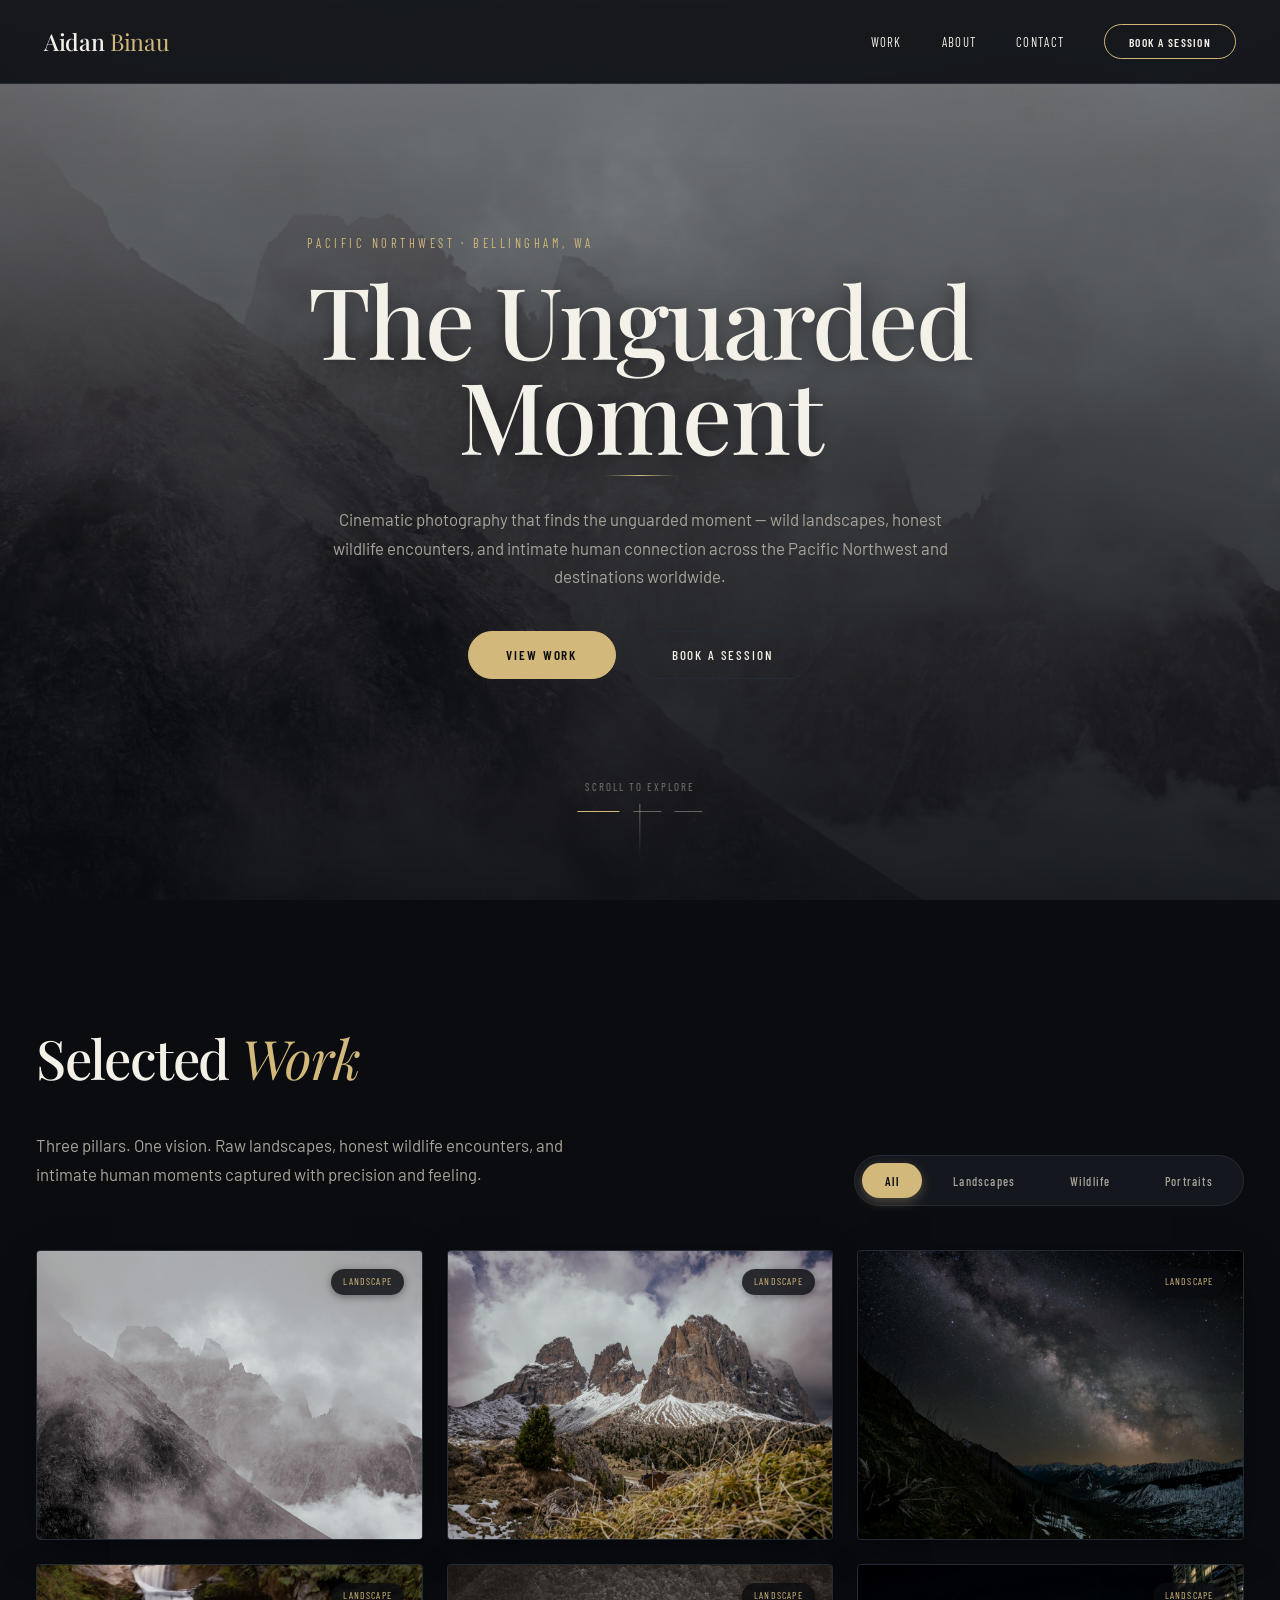
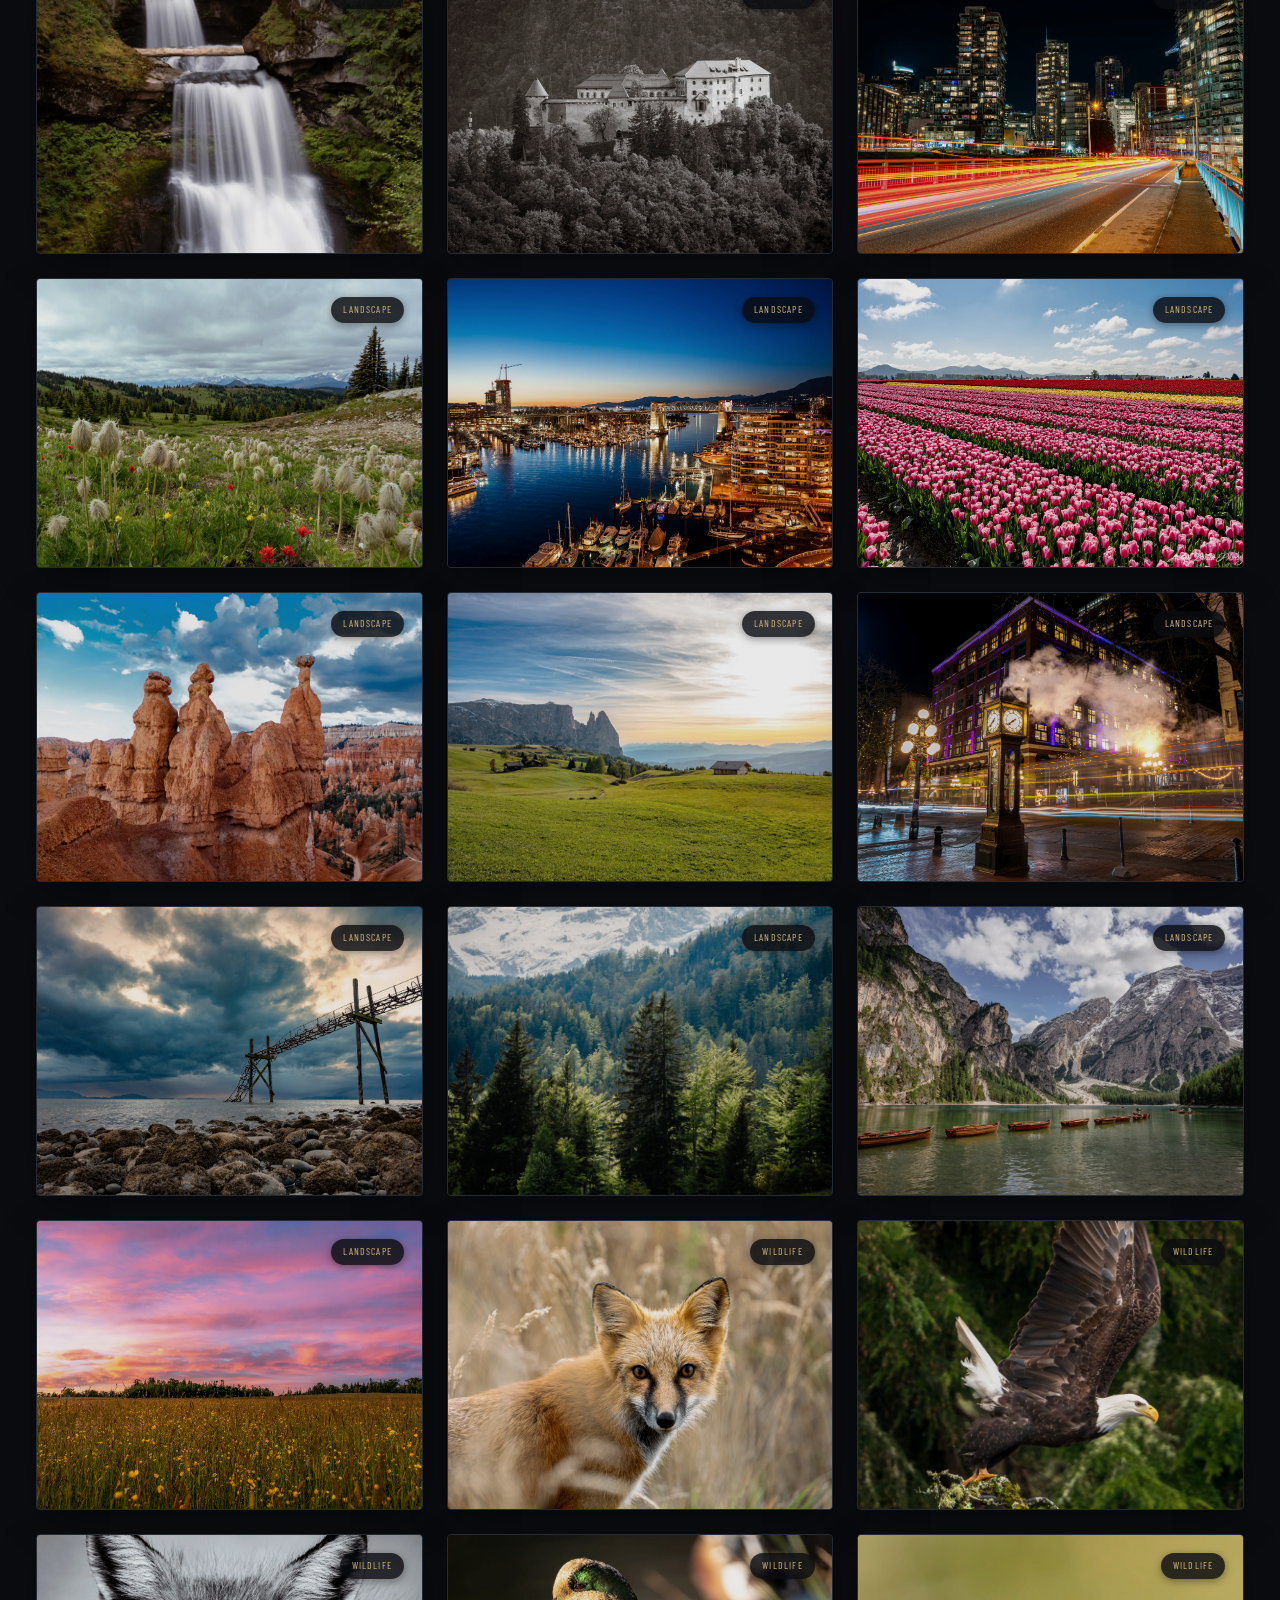
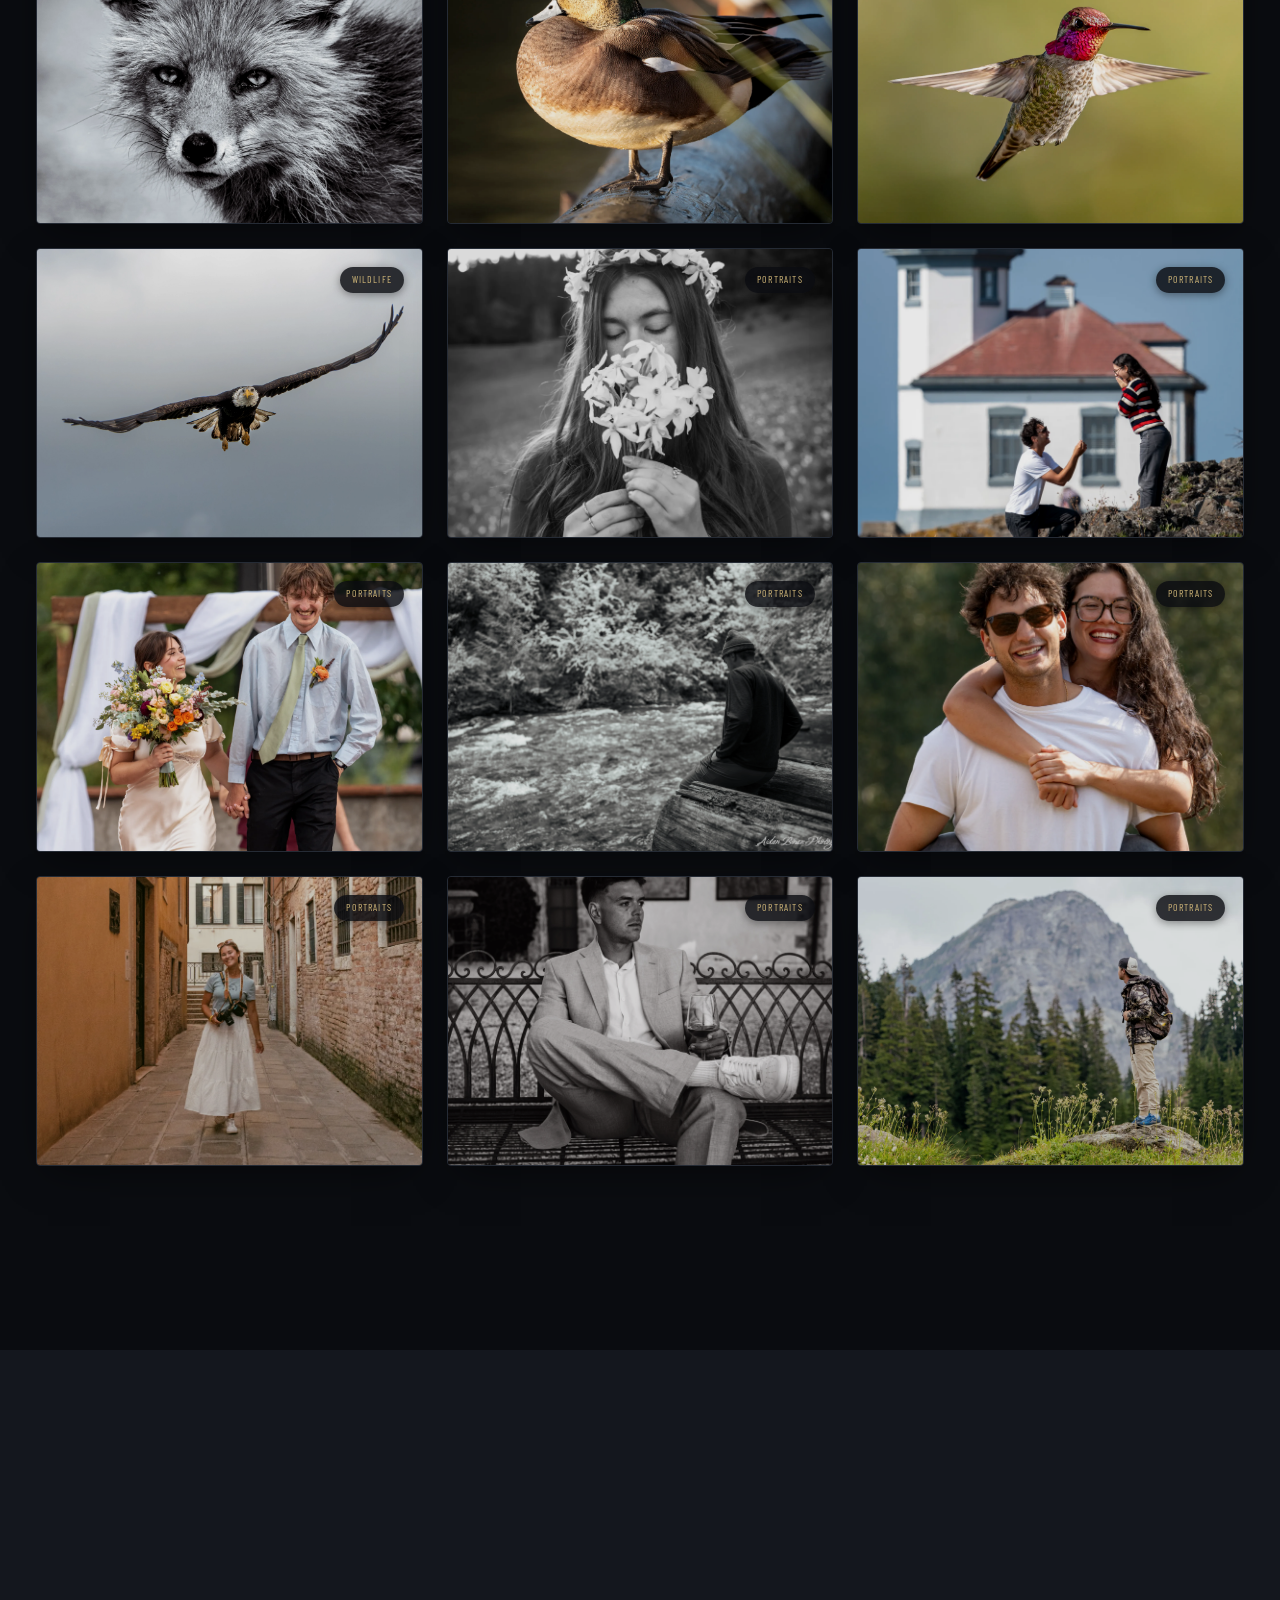
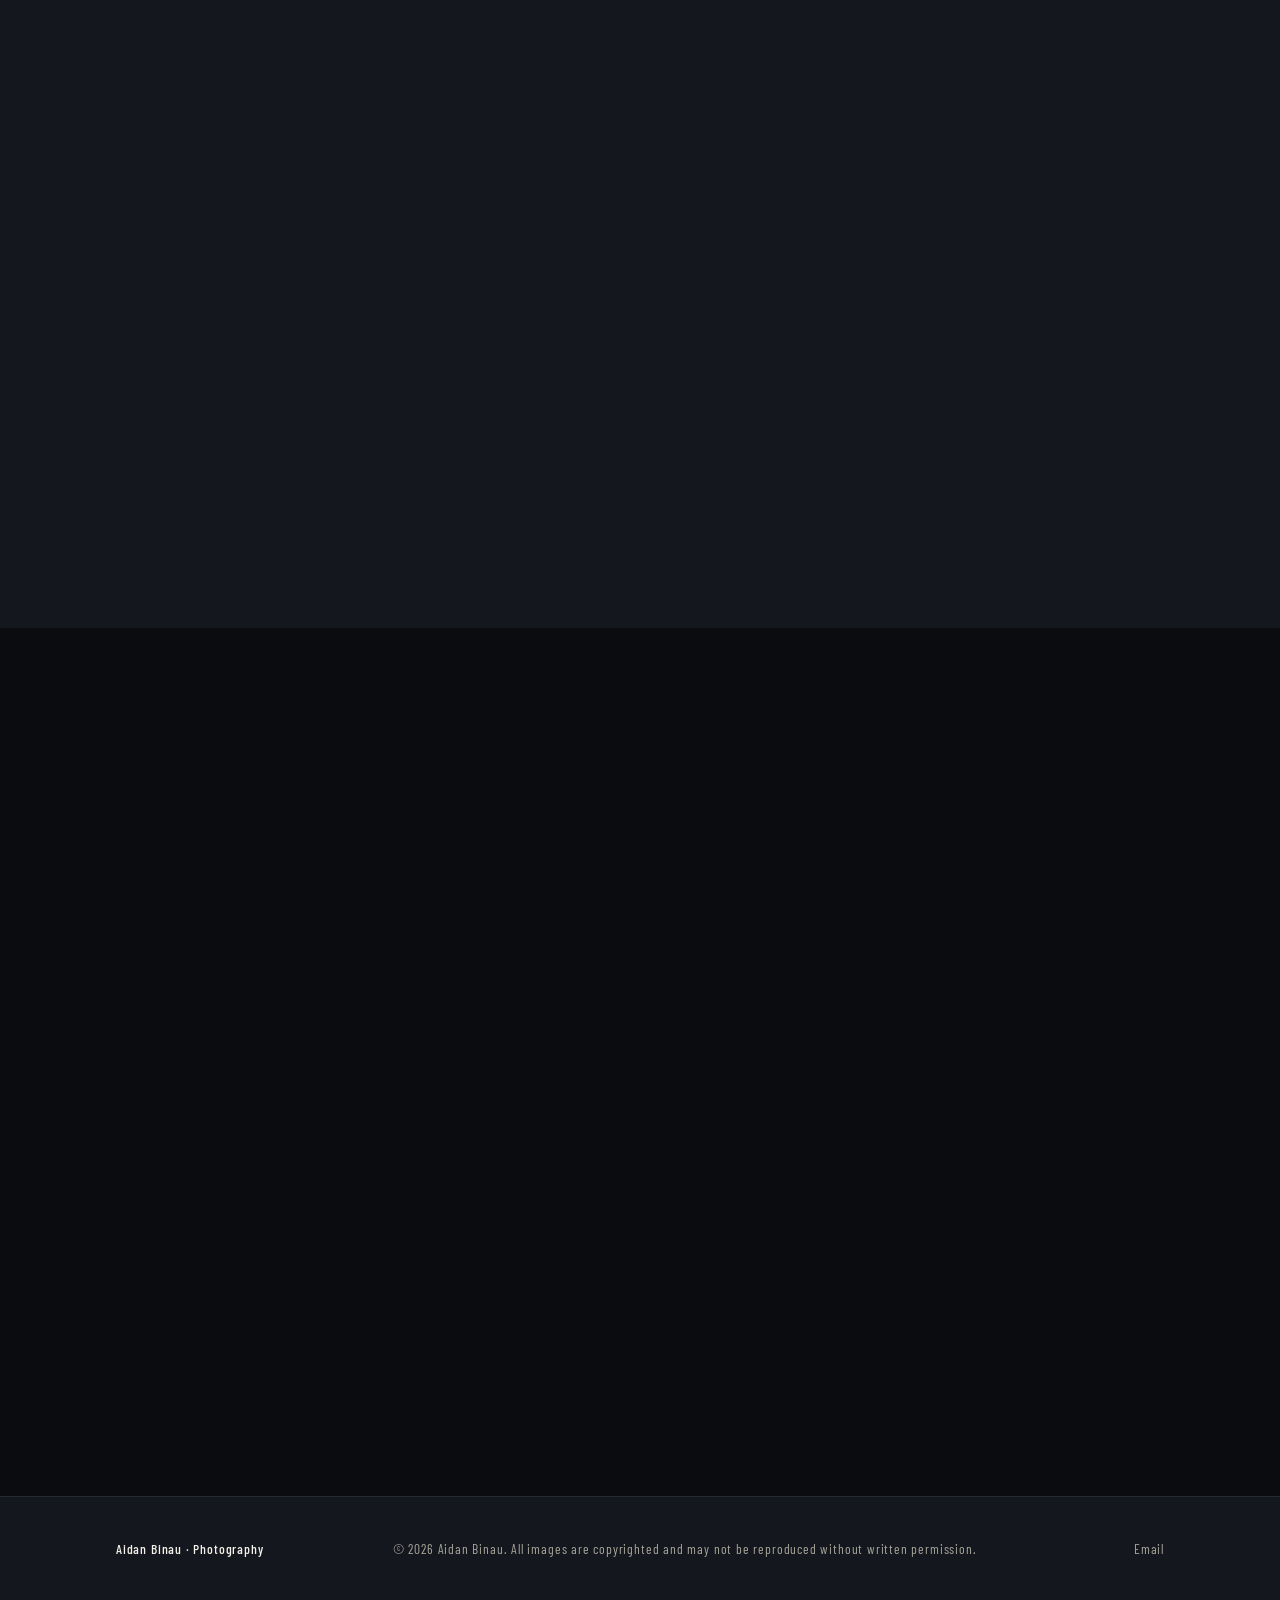
==== index.html @ c146b025 "Updated site secruity settings" ====
<!DOCTYPE html>
<html lang="en">
<head>
  <meta charset="UTF-8">
  <meta name="viewport" content="width=device-width, initial-scale=1.0, maximum-scale=5">
  <title>Aidan Binau — Cinematic Photographer</title>
  <meta name="description" content="Aidan Binau — Cinematic photographer specializing in wild landscapes, honest wildlife encounters, and intimate human moments. Based in Bellingham, Washington. Available worldwide.">
  <meta name="keywords" content="PNW photographer, Bellingham photographer, landscape photography, wildlife photography, wedding photographer, engagement photographer, Washington state photography, Pacific Northwest photography, cinematic photographer">
  <meta name="author" content="Aidan Binau">

  <!-- Open Graph -->
  <meta property="og:title" content="Aidan Binau — Cinematic Photographer">
  <meta property="og:description" content="Cinematic photography of wild landscapes, honest wildlife encounters, and intimate human moments — created across the Pacific Northwest and destinations worldwide.">
  <meta property="og:image" content="images/hero/Landscape-1.webp">
  <meta property="og:url" content="https://aidanbinauphotography.com">
  <meta property="og:type" content="website">

  <!-- Twitter -->
  <meta name="twitter:card" content="summary_large_image">
  <meta name="twitter:title" content="Aidan Binau — Cinematic Photographer">
  <meta name="twitter:description" content="Cinematic photography of wild landscapes, honest wildlife encounters, and intimate human moments — created across the Pacific Northwest and destinations worldwide.">
  <meta name="twitter:image" content="images/hero/Landscape-1.webp">

  <!-- Canonical -->
  <link rel="canonical" href="https://aidanbinauphotography.com/">

  <!-- JSON-LD Schema for Photographer -->
  <script type="application/ld+json">
  {
    "@context": "https://schema.org",
    "@type": "Photographer",
    "name": "Aidan Binau",
    "description": "Cinematic photographer specializing in wild landscapes, honest wildlife encounters, and intimate human moments across the Pacific Northwest and worldwide.",
    "url": "https://aidanbinauphotography.com",
    "image": "images/hero/Landscape-1.webp",
    "address": {
      "@type": "PostalAddress",
      "addressLocality": "Bellingham",
      "addressRegion": "WA",
      "addressCountry": "US"
    },
    "areaServed": "Worldwide",
    "knowsAbout": ["Landscape Photography", "Wildlife Photography", "Portrait Photography", "Cinematic Photography", "Pacific Northwest"]
  }
  </script>

  <!-- Fonts -->
  <link rel="preconnect" href="https://fonts.googleapis.com">
  <link rel="preconnect" href="https://fonts.gstatic.com" crossorigin>
  <link href="https://fonts.googleapis.com/css2?family=Playfair+Display:ital,wght@0,400;0,500;0,600;1,400&amp;family=Barlow:wght@300;400;500&amp;family=Barlow+Condensed:wght@400;500;600&amp;display=swap" rel="stylesheet">

  <!-- Stylesheet -->
  <link rel="stylesheet" href="css/style.css">

  <!-- Favicon -->
  <link rel="icon" href="data:image/svg+xml,<svg xmlns='http://www.w3.org/2000/svg' viewBox='0 0 100 100'><text y='.9em' font-size='90'>📷</text></svg>">
</head>
<body>

  <!-- Preloader -->
  <div id="preloader" role="status" aria-live="polite" aria-label="Loading">
    <div class="pre-wordmark">Aidan Binau</div>
    <div class="pre-tag">Cinematic Photography</div>
    <div class="pre-bar-wrap"><div class="pre-bar"></div></div>
  </div>

  <!-- Navigation -->
  <nav id="nav" role="navigation" aria-label="Main navigation">
    <a class="nav-brand" href="#hero" data-scroll="#hero" aria-label="Aidan Binau — Home">
      Aidan <span>Binau</span>
    </a>
    <ul class="nav-links" role="list">
      <li><a href="#portfolio" data-scroll="#portfolio" aria-label="Work">Work</a></li>
      <li><a href="#about"     data-scroll="#about"     aria-label="About">About</a></li>
      <li><a href="#contact"   data-scroll="#contact"   aria-label="Contact">Contact</a></li>
      <li><a class="nav-cta" href="#contact" data-scroll="#contact" aria-label="Book a session">Book a Session</a></li>
    </ul>
    <button class="nav-hamburger" aria-label="Open menu" aria-expanded="false">
      <span></span><span></span><span></span>
    </button>
  </nav>

  <!-- Mobile Menu -->
  <nav class="nav-mobile-menu" role="navigation" aria-label="Mobile navigation">
    <a href="#portfolio" data-scroll="#portfolio">Work</a>
    <a href="#about" data-scroll="#about">About</a>
    <a href="#contact" data-scroll="#contact">Contact</a>
    <a href="#contact" data-scroll="#contact" style="color:var(--gold)">Book a Session</a>
  </nav>

  <!-- Hero -->
  <section id="hero" aria-label="Welcome">
    <div class="hero-slides" aria-hidden="true"></div>
    <div class="hero-vignette" aria-hidden="true"></div>

    <div class="hero-inner">
      <p class="hero-eyebrow reveal">Pacific Northwest · Bellingham, WA</p>
      <h1 class="hero-title reveal reveal-delay-1">
        The Unguarded Moment
      </h1>
      <div class="hero-divider reveal reveal-delay-1" aria-hidden="true"></div>
      <p class="hero-sub reveal reveal-delay-2">
        Cinematic photography that finds the unguarded moment — wild landscapes, honest wildlife encounters, and intimate human connection across the Pacific Northwest and destinations worldwide.
      </p>
      <div class="hero-actions reveal reveal-delay-3">
        <button class="btn-primary" data-scroll="#portfolio" aria-label="View work">
          View Work
        </button>
        <button class="btn-ghost" data-scroll="#contact" aria-label="Book a session">
          Book a Session
        </button>
      </div>
    </div>

    <div class="hero-indicators" aria-hidden="true"></div>

    <div class="scroll-hint" aria-hidden="true">
      <span>Scroll to explore</span>
      <div class="scroll-arrow"></div>
    </div>
  </section>

  <!-- Portfolio -->
  <section id="portfolio" aria-label="Portfolio">
    <div class="portfolio-inner">

      <div class="portfolio-head">
        <div class="portfolio-head-left">
          <h2 class="section-title reveal reveal-delay-1">
            Selected <em>Work</em>
          </h2>
          <p class="portfolio-head-desc reveal reveal-delay-2">
            Three pillars. One vision. Raw landscapes, honest wildlife encounters, and intimate human moments captured with precision and feeling.
          </p>
        </div>

        <div class="filter-tabs reveal reveal-delay-2" role="tablist" aria-label="Filter portfolio by category">
          <button class="filter-tab active" data-filter="all" role="tab" aria-selected="true">All</button>
          <button class="filter-tab" data-filter="landscape" role="tab" aria-selected="false">Landscapes</button>
          <button class="filter-tab" data-filter="wildlife" role="tab" aria-selected="false">Wildlife</button>
          <button class="filter-tab" data-filter="portraits" role="tab" aria-selected="false">Portraits</button>
        </div>
      </div>

      <!-- Dynamic Grid from manifest.json -->
      <div class="photo-grid" id="photo-grid" aria-label="Photo gallery">
        <!-- Populated by JS -->
      </div>

      <div class="load-more-wrap reveal">
        <button class="btn-ghost" id="loadMoreBtn" aria-label="Request full gallery">
          Request Full Gallery
        </button>
      </div>

    </div>
  </section>

  <!-- About -->
  <section id="about" aria-label="About Aidan Binau">
    <div class="about-inner">

      <div class="about-images reveal">
        <div class="about-img-main">
          <img src="images/about/behind-scenes.webp" 
               onerror="this.parentNode.innerHTML='<div class=\'photo-placeholder\' style=\'height:100%; background:var(--surface-2); display:flex; align-items:center; justify-content:center; color:var(--text-dim)\'><div style=\'text-align:center\'><div style=\'font-size:3rem; margin-bottom:0.5rem\'>🌲</div><div>Behind the Lens</div></div></div>'"
               alt="Aidan Binau working in the Pacific Northwest wilderness" loading="lazy">
        </div>
        <div class="about-img-sec">
          <img src="images/about/portrait.webp" 
               onerror="this.parentNode.innerHTML='<div class=\'photo-placeholder\' style=\'height:100%; background:var(--surface-2); display:flex; align-items:center; justify-content:center; color:var(--text-dim)\'><div style=\'text-align:center\'><div style=\'font-size:3rem; margin-bottom:0.5rem\'>📷</div><div>Portrait</div></div></div>'"
               alt="Portrait of Aidan Binau, Pacific Northwest photographer" loading="lazy">
        </div>
        <div class="about-img-accent">
          <div style="font-size:0.95rem; letter-spacing:0.05em;">Based in</div>
          <div style="font-size:1.35rem; font-weight:600; margin:0.2rem 0;">Bellingham, WA</div>
          <div style="font-size:0.8rem; opacity:0.85;">Pacific Northwest</div>
        </div>
      </div>

      <div class="about-text">
        <h2 class="section-title reveal reveal-delay-1">About <em>Aidan</em></h2>

        <p class="about-body reveal reveal-delay-2">
          I’m a Pacific Northwest photographer drawn to the tension between stillness and power — the moment a storm breaks over a ridgeline, the quiet intensity of a wild animal, the unguarded truth between two people.
        </p>
        <p class="about-body reveal reveal-delay-3">
          Rooted in Bellingham, Washington, I work across the full breadth of the PNW and travel wherever the story demands. My approach blends technical precision with instinct for light, timing, and presence — chasing the quiet tension where stillness meets storm.
        </p>

        <div class="about-services reveal reveal-delay-4">
          <div class="about-service-item">
            <span class="about-service-icon" aria-hidden="true">🏔</span>
            <span>Wild Landscapes</span>
          </div>
          <div class="about-service-item">
            <span class="about-service-icon" aria-hidden="true">🦅</span>
            <span>Wildlife Encounters</span>
          </div>
          <div class="about-service-item">
            <span class="about-service-icon" aria-hidden="true">💍</span>
            <span>Portraits</span>
          </div>
          <div class="about-service-item">
            <span class="about-service-icon" aria-hidden="true">🎬</span>
            <span>Selective Videography</span>
          </div>
          <div class="about-service-item">
            <span class="about-service-icon" aria-hidden="true">📄</span>
            <span>Editorial &amp; Commercial</span>
          </div>
          <div class="about-service-item">
            <span class="about-service-icon" aria-hidden="true">🌐</span>
            <span>Image Licensing</span>
          </div>
        </div>

        <div class="about-meta reveal">
          <div class="about-meta-item">
            <div class="about-meta-label">Base</div>
            <div class="about-meta-value">Bellingham, WA</div>
          </div>
          <div class="about-meta-item">
            <div class="about-meta-label">Availability</div>
            <div class="about-meta-value">Worldwide</div>
          </div>
          <div class="about-meta-item">
            <div class="about-meta-label">Camera</div>
            <div class="about-meta-value">Sony Alpha Series</div>
          </div>
        </div>

        <div style="margin-top:2.25rem" class="reveal">
          <a class="btn-primary" href="#contact" data-scroll="#contact" style="display:inline-block">
            Work Together
          </a>
        </div>
      </div>

    </div>
  </section>

  <!-- Contact -->
  <section id="contact" aria-label="Contact and bookings">
    <div class="contact-inner">

      <div class="contact-info">
        <h2 class="section-title reveal reveal-delay-1">
          Start a <em>Conversation</em>
        </h2>
        <p class="about-body reveal reveal-delay-2" style="max-width:380px">
          Whether you're planning a wedding, looking to license work, or want to collaborate on something meaningful — I'd love to hear from you.
        </p>

        <div class="contact-detail reveal reveal-delay-3">
          <div class="contact-detail-item">
            <span class="contact-detail-icon" aria-hidden="true">✉</span>
            <div>
              <div class="contact-detail-label">Email</div>
              <a class="contact-detail-value" href="mailto:binauaidan@gmail.com">binauaidan@gmail.com</a>
            </div>
          </div>
          <div class="contact-detail-item">
            <span class="contact-detail-icon" aria-hidden="true">📍</span>
            <div>
              <div class="contact-detail-label">Base</div>
              <div class="contact-detail-value">Bellingham, WA — Available Worldwide</div>
            </div>
          </div>
          <div class="contact-detail-item">
            <span class="contact-detail-icon" aria-hidden="true">⏱</span>
            <div>
              <div class="contact-detail-label">Response Time</div>
              <div class="contact-detail-value">Within 24–48 hours</div>
            </div>
          </div>
        </div>
      </div>

      <!-- Contact Form -->
      <!-- 
        FORMSPREE SETUP:
        1. Go to https://formspree.io → Sign up (free)
        2. Create a new form → Copy the endpoint (e.g. https://formspree.io/f/abc123xy)
        3. Replace "YOUR_FORMSPREE_ID" below with your form hash (abc123xy)
        4. (Recommended) In Formspree dashboard: Enable email notifications + add a friendly autoresponse.
      -->
      <div class="contact-form reveal reveal-delay-2">
        <form id="contactForm" method="POST" action="https://formspree.io/f/mojoaprq" novalidate>
          <div class="form-row">
            <div class="form-field">
              <label class="form-label" for="name">Your Name</label>
              <input class="form-input" id="name" name="name" type="text" placeholder="Jane Smith" required autocomplete="name">
            </div>
            <div class="form-field">
              <label class="form-label" for="email">Email Address</label>
              <input class="form-input" id="email" name="email" type="email" placeholder="jane@email.com" required autocomplete="email">
            </div>
          </div>

          <div class="form-field">
            <label class="form-label" for="subject">Session Type</label>
            <select class="form-select" id="subject" name="subject">
              <option value="" disabled selected>Select a category…</option>
              <option value="Wedding / Elopement">Wedding / Elopement</option>
              <option value="Engagement Session">Engagement Session</option>
              <option value="Landscape Commission">Landscape Commission</option>
              <option value="Wildlife">Wildlife Session</option>
              <option value="Editorial / Commercial">Editorial / Commercial</option>
              <option value="Image Licensing">Image Licensing</option>
              <option value="Other">Other</option>
            </select>
          </div>

          <div class="form-field">
            <label class="form-label" for="date">Preferred Date (if applicable)</label>
            <input class="form-input" id="date" name="date" type="text" placeholder="August 2026, or flexible…">
          </div>

          <div class="form-field">
            <label class="form-label" for="message">Tell Me About Your Vision</label>
            <textarea class="form-textarea" id="message" name="message" rows="5" placeholder="Where, when, and what matters most to you…" required></textarea>
          </div>

          <button class="btn-primary" type="submit" style="width:100%; justify-content:center">
            Send Message
          </button>

          <p style="font-size:0.72rem; color:var(--text-faint); text-align:center; margin-top:0.9rem; font-family:var(--font-condensed); letter-spacing:0.08em">
            Your information is never shared or sold.
          </p>
        </form>
      </div>

    </div>
  </section>

  <!-- Footer -->
  <footer role="contentinfo">
    <div class="footer-inner">
      <div class="footer-brand">Aidan Binau · Photography</div>
      <div class="footer-copy">
        © <span id="year"></span> Aidan Binau. All images are copyrighted and may not be reproduced without written permission.
      </div>
      <div class="footer-socials">
        <a href="mailto:binauaidan@gmail.com" aria-label="Email">Email</a>
      </div>
    </div>
  </footer>

  <!-- Lightbox -->
  <div id="lightbox" role="dialog" aria-modal="true" aria-label="Photo lightbox" aria-hidden="true">
    <div class="lb-wrap">
      <button class="lb-close" aria-label="Close lightbox">✕</button>
      <button class="lb-nav lb-prev" aria-label="Previous photo">‹</button>
      <button class="lb-nav lb-next" aria-label="Next photo">›</button>

      <div class="lb-img-wrap">
        <!-- Image injected by JS -->
      </div>

      <div class="lb-strip" role="list" aria-label="Photo thumbnails">
        <!-- Thumbs injected by JS -->
      </div>
    </div>
  </div>

  <!-- Toast -->
  <div id="toast-region" aria-live="polite" aria-atomic="true"></div>

  <!-- Scripts -->
  <script src="js/main.js" defer></script>

  <!-- Inline handler for Load More -->
  <script>
    document.addEventListener('DOMContentLoaded', () => {
      const btn = document.getElementById('loadMoreBtn');
      if (btn) {
        btn.addEventListener('click', () => {
          window.location.href = 'mailto:binauaidan@gmail.com?subject=Full%20Gallery%20Request&body=Hi%20Aidan%2C%20I%27d%20love%20to%20see%20more%20of%20your%20work.';
        });
      }
    });
  </script>

</body>
</html>
---- css/style.css ----
/* 
  AIDAN BINAU — World-Class Masculine Redesign
  Cinematic • Rugged • Premium
  Refined for strength, clarity, and quiet confidence.
*/

:root {
  /* Deeper, richer cinematic palette */
  --bg: #0a0c10;
  --surface: #14171e;
  --surface-2: #1c2129;
  --text: #f4f1e9;
  --text-dim: #a8a59a;
  --text-faint: #6b675f;
  --accent: #d2b87a;
  --accent-hover: #e0cc96;
  --gold: #c9b38a;
  --border: #252b35;
  --success: #7a9e7a;

  /* Typography — stronger presence */
  --font-heading: 'Playfair Display', 'Cormorant Garamond', Georgia, serif;
  --font-body: 'Barlow', system-ui, -apple-system, BlinkMacSystemFont, "Segoe UI", Roboto, sans-serif;
  --font-condensed: 'Barlow Condensed', 'Barlow', sans-serif;

  /* Spacing & Rhythm — more deliberate */
  --space-xs: 0.5rem;
  --space-sm: 1rem;
  --space-md: 1.75rem;
  --space-lg: 2.75rem;
  --space-xl: 4.5rem;
  --space-2xl: 7rem;

  /* Effects */
  --transition: 0.45s cubic-bezier(0.23, 1, 0.32, 1);
  --transition-fast: 0.2s cubic-bezier(0.23, 1, 0.32, 1);
  --shadow-soft: 0 12px 40px -12px rgba(0,0,0,0.6);
  --radius: 4px;
}

/* Reset & Base */
*, *::before, *::after {
  box-sizing: border-box;
}

html {
  scroll-behavior: smooth;
  -webkit-font-smoothing: antialiased;
  -moz-osx-font-smoothing: grayscale;
}

body {
  margin: 0;
  font-family: var(--font-body);
  font-size: 1.02rem;
  line-height: 1.72;
  color: var(--text);
  background-color: var(--bg);
  overflow-x: hidden;
}

/* Typography — stronger, more confident */
h1, h2, h3, h4 {
  font-family: var(--font-heading);
  font-weight: 500;
  line-height: 1.05;
  letter-spacing: -0.025em;
}

h1 { font-size: clamp(3.1rem, 8.5vw, 5.8rem); }
h2 { font-size: clamp(2.35rem, 5.5vw, 3.4rem); }

.section-title em {
  font-style: italic;
  font-weight: 400;
  color: var(--accent);
}

p {
  max-width: 68ch;
}

a {
  color: inherit;
  text-decoration: none;
  transition: color var(--transition-fast);
}

a:hover {
  color: var(--accent);
}

/* Buttons — sharper, more confident */
.btn-primary, .btn-ghost {
  display: inline-flex;
  align-items: center;
  justify-content: center;
  gap: 0.5rem;
  padding: 0.95rem 2.35rem;
  font-family: var(--font-condensed);
  font-size: 0.82rem;
  font-weight: 600;
  letter-spacing: 0.14em;
  text-transform: uppercase;
  border-radius: 50px;
  cursor: pointer;
  transition: all var(--transition);
  border: 1px solid transparent;
  text-decoration: none;
}

.btn-primary {
  background: var(--accent);
  color: var(--bg);
  border-color: var(--accent);
}

.btn-primary:hover {
  background: var(--accent-hover);
  border-color: var(--accent-hover);
  transform: translateY(-2px);
  box-shadow: 0 12px 35px -8px rgba(210, 184, 122, 0.5);
}

.btn-ghost {
  background: transparent;
  color: var(--text);
  border: 1px solid var(--border);
  font-weight: 500;
}

.btn-ghost:hover {
  background: var(--surface);
  border-color: var(--accent);
  color: var(--accent);
  transform: translateY(-2px);
}

/* Navigation — clean & strong */
nav {
  position: fixed;
  top: 0;
  left: 0;
  right: 0;
  z-index: 1000;
  display: flex;
  align-items: center;
  justify-content: space-between;
  padding: 1.35rem 2.75rem;
  background: rgba(10, 12, 16, 0.88);
  backdrop-filter: blur(24px);
  border-bottom: 1px solid var(--border);
  transition: all var(--transition-fast);
}

nav.scrolled {
  padding: 0.9rem 2.75rem;
  background: rgba(10, 12, 16, 0.96);
}

.nav-brand {
  font-family: var(--font-heading);
  font-size: 1.45rem;
  font-weight: 500;
  letter-spacing: -0.015em;
  color: var(--text);
}

.nav-brand span {
  color: var(--accent);
  font-weight: 400;
}

.nav-links {
  display: flex;
  gap: 2.5rem;
  list-style: none;
  margin: 0;
  padding: 0;
  font-family: var(--font-condensed);
  font-size: 0.8rem;
  letter-spacing: 0.1em;
  text-transform: uppercase;
}

.nav-links a {
  position: relative;
  padding-bottom: 5px;
}

.nav-links a::after {
  content: '';
  position: absolute;
  bottom: 0;
  left: 0;
  width: 0;
  height: 1.5px;
  background: var(--accent);
  transition: width var(--transition-fast);
}

.nav-links a:hover::after,
.nav-links a.active::after {
  width: 100%;
}

.nav-cta {
  padding: 0.6rem 1.5rem !important;
  border: 1px solid var(--accent) !important;
  border-radius: 50px;
  font-size: 0.72rem !important;
  font-weight: 600;
}

.nav-hamburger {
  display: none;
  flex-direction: column;
  gap: 5px;
  background: none;
  border: none;
  padding: 12px;
  min-width: 44px;
  min-height: 44px;
  align-items: center;
  justify-content: center;
  cursor: pointer;
  -webkit-tap-highlight-color: transparent;
}

.nav-hamburger:focus-visible {
  outline: 2px solid var(--accent);
  outline-offset: 3px;
  border-radius: 4px;
}

.nav-hamburger span {
  display: block;
  width: 24px;
  height: 1px;
  background: var(--text);
  transition: all 0.3s ease;
}

/* Mobile Menu */
.nav-mobile-menu {
  display: none;
  position: fixed;
  top: 74px;
  left: 0;
  right: 0;
  background: var(--bg);
  padding: 2.25rem;
  flex-direction: column;
  gap: 1.65rem;
  font-family: var(--font-condensed);
  font-size: 1.05rem;
  letter-spacing: 0.06em;
  z-index: 999;
  border-bottom: 1px solid var(--border);
}

/* Hero — more dramatic */
#hero {
  position: relative;
  height: 100dvh;
  min-height: 640px;
  display: flex;
  align-items: center;
  justify-content: center;
  overflow: hidden;
  background: var(--bg);
}

.hero-slides {
  position: absolute;
  inset: 0;
  z-index: 1;
}

.hero-slide {
  position: absolute;
  inset: 0;
  background-size: cover;
  background-position: center;
  opacity: 0;
  transition: opacity 1.3s cubic-bezier(0.23, 1, 0.32, 1);
  will-change: opacity, transform;
}

.hero-slide.active {
  opacity: 1;
  animation: kenBurns 20s ease-in-out forwards;
}

@keyframes kenBurns {
  0% { transform: scale(1.0); }
  100% { transform: scale(1.09); }
}

.hero-vignette {
  position: absolute;
  inset: 0;
  background: linear-gradient(
    to bottom,
    rgba(10,12,16,0.38) 0%,
    rgba(10,12,16,0.72) 48%,
    rgba(10,12,16,0.92) 100%
  );
  z-index: 2;
}

.hero-inner {
  position: relative;
  z-index: 3;
  max-width: 860px;
  padding: 0 2.25rem;
  text-align: center;
}

.hero-eyebrow {
  font-family: var(--font-condensed);
  font-size: 0.78rem;
  letter-spacing: 0.28em;
  text-transform: uppercase;
  color: var(--accent);
  margin-bottom: 1.1rem;
  opacity: 0.9;
}

.hero-title {
  font-size: clamp(3.2rem, 8.8vw, 6.2rem);
  line-height: 0.95;
  margin: 0 0 0.6rem;
  color: var(--text);
  text-shadow: 0 4px 20px rgba(0,0,0,0.5);
  letter-spacing: -0.02em;
}

.hero-divider {
  width: 72px;
  height: 1px;
  margin: 0.9rem auto 1.8rem;
  background: linear-gradient(to right, transparent, var(--accent), transparent);
  opacity: 0.65;
}

.hero-sub {
  font-size: 1.05rem;
  max-width: 620px;
  margin: 0 auto 2.5rem;
  color: var(--text-dim);
  line-height: 1.7;
}

.hero-actions {
  display: flex;
  gap: 1.1rem;
  justify-content: center;
  flex-wrap: wrap;
}

/* Scroll Hint */
.scroll-hint {
  position: absolute;
  bottom: 2.75rem;
  left: 50%;
  transform: translateX(-50%);
  z-index: 10;
  display: flex;
  flex-direction: column;
  align-items: center;
  gap: 0.45rem;
  font-family: var(--font-condensed);
  font-size: 0.68rem;
  letter-spacing: 0.18em;
  text-transform: uppercase;
  color: var(--text-dim);
  opacity: 0.65;
}

.scroll-arrow {
  width: 1px;
  height: 52px;
  background: linear-gradient(to bottom, var(--text-dim), transparent);
  animation: scrollBounce 2.2s infinite ease-in-out;
}

@keyframes scrollBounce {
  0%, 100% { transform: translateY(0); }
  50% { transform: translateY(14px); }
}

/* Elegant gold bar hero indicators */
.hero-indicators {
  position: absolute;
  bottom: 5.5rem;
  left: 50%;
  transform: translateX(-50%);
  display: flex;
  gap: 0.85rem;
  z-index: 10;
}

.hero-indicator {
  width: 28px;
  height: 1px;
  background: rgba(244, 241, 233, 0.35);
  border: none;
  padding: 0;
  cursor: pointer;
  transition: all 0.3s ease;
}

.hero-indicator.active {
  background: var(--accent);
  width: 42px;
}

.hero-indicator:hover {
  background: var(--accent);
}

/* Stats Strip — stronger presence */
#stats {
  background: var(--surface);
  border-top: 1px solid var(--border);
  border-bottom: 1px solid var(--border);
}

.stats-inner {
  max-width: 1120px;
  margin: 0 auto;
  padding: 3rem 2.25rem;
  display: grid;
  grid-template-columns: repeat(auto-fit, minmax(170px, 1fr));
  gap: 2.25rem;
  text-align: center;
}

/* Two-stat version - centered and prominent */
.stats-inner.stats-two {
  grid-template-columns: repeat(2, minmax(220px, 280px));
  justify-content: center;
  gap: 4rem;
}

.stat-num {
  font-family: var(--font-heading);
  font-size: 3rem;
  font-weight: 500;
  color: var(--accent);
  line-height: 1;
  margin-bottom: 0.4rem;
}

.stat-label {
  font-family: var(--font-condensed);
  font-size: 0.72rem;
  letter-spacing: 0.12em;
  text-transform: uppercase;
  color: var(--text-dim);
}

/* Portfolio Section */
#portfolio {
  padding: 5.25rem 0;
}

.portfolio-inner {
  max-width: 1800px;
  margin: 0 auto;
  padding: 0 2.25rem;
}

.portfolio-head {
  display: flex;
  justify-content: space-between;
  align-items: flex-end;
  gap: 2.25rem;
  margin-bottom: 2.75rem;
  flex-wrap: wrap;
}

.portfolio-head-left {
  max-width: 560px;
}

.portfolio-head-desc {
  color: var(--text-dim);
  font-size: 1.05rem;
  margin-top: 0.85rem;
}

.filter-tabs {
  display: flex;
  gap: 0.5rem;
  flex-wrap: wrap;
  background: var(--surface);
  padding: 7px;
  border-radius: 999px;
  border: 1px solid var(--border);
}

.filter-tab {
  font-family: var(--font-condensed);
  font-size: 0.76rem;
  letter-spacing: 0.1em;
  padding: 0.65rem 1.45rem;
  border-radius: 999px;
  background: transparent;
  color: var(--text-dim);
  border: none;
  cursor: pointer;
  transition: all var(--transition-fast);
  white-space: nowrap;
  font-weight: 500;
}

.filter-tab.active,
.filter-tab:hover {
  background: var(--accent);
  color: var(--bg);
  font-weight: 600;
  box-shadow: 0 4px 12px rgba(210, 184, 122, 0.3);
}

/* Photo Grid — more dramatic */
.photo-grid {
  display: grid;
  grid-template-columns: repeat(auto-fit, minmax(360px, 1fr));
  gap: 1.5rem;
  margin-bottom: 3.25rem;
}

/* Clean, consistent grid - no more chaos or wasted space */
.photo-item {
  position: relative;
  overflow: hidden;
  background: var(--surface);
  border-radius: var(--radius);
  aspect-ratio: 4 / 3; /* Balanced ratio that works well for both landscapes and portraits with less cropping */
  cursor: pointer;
  box-shadow: var(--shadow-soft);
  transition: transform var(--transition), box-shadow var(--transition), border-color var(--transition-fast);
  border: 1px solid var(--border);
}

.photo-item:hover {
  transform: translateY(-10px);
  box-shadow: 0 30px 70px -12px rgba(0,0,0,0.7);
  z-index: 10;
  border-color: var(--accent);
}

.photo-item img {
  width: 100%;
  height: 100%;
  object-fit: cover;
  object-position: center;
  display: block;
  transition: transform 1.2s cubic-bezier(0.23, 1, 0.32, 1), 
              filter 0.45s ease;
  filter: brightness(0.90) saturate(0.88) contrast(1.03);
}

.photo-item:hover img {
  filter: brightness(1.0) saturate(1.05) contrast(1.02);
  transform: scale(1.08);
}

/* Individual object positioning for problematic portraits */
.photo-item[data-id="pt-001"] img {
  object-position: center 25%;
}

.photo-item[data-id="pt-003"] img {
  object-position: center 20%;
}

.photo-item[data-id="pt-006"] img {
  object-position: center 80%;
}

.photo-item[data-id="pt-007"] img {
  object-position: center 25%;
}

.photo-overlay {
  position: absolute;
  inset: 0;
  background: linear-gradient(to top, rgba(10,12,16,0.94) 0%, rgba(10,12,16,0.45) 42%, transparent 68%);
  opacity: 0;
  transition: opacity var(--transition);
  display: flex;
  flex-direction: column;
  justify-content: flex-end;
  padding: 1.65rem;
  color: var(--text);
}

.photo-item:hover .photo-overlay {
  opacity: 1;
}

.photo-overlay h3 {
  font-family: var(--font-heading);
  font-size: 1.32rem;
  margin: 0 0 0.4rem;
  line-height: 1.1;
  letter-spacing: -0.01em;
}

.photo-overlay p {
  font-size: 0.92rem;
  color: var(--text-dim);
  margin: 0;
  max-width: 100%;
}

.photo-category {
  position: absolute;
  top: 1.1rem;
  right: 1.1rem;
  font-family: var(--font-condensed);
  font-size: 0.62rem;
  letter-spacing: 0.12em;
  padding: 0.28rem 0.75rem;
  background: rgba(10,12,16,0.82);
  border-radius: 20px;
  color: var(--accent);
  text-transform: uppercase;
  z-index: 5;
  box-shadow: 0 2px 8px rgba(0,0,0,0.4);
}

/* About Section */
#about {
  padding: 5.25rem 0;
  background: var(--surface);
}

.about-inner {
  max-width: 1220px;
  margin: 0 auto;
  padding: 0 2.25rem;
  display: grid;
  grid-template-columns: 1fr 1.2fr;
  gap: 4.5rem;
  align-items: center;
}

.about-images {
  position: relative;
}

.about-img-main {
  border-radius: var(--radius);
  overflow: hidden;
  box-shadow: var(--shadow-soft);
  aspect-ratio: 4/3;
}

.about-img-main img {
  width: 100%;
  height: 100%;
  object-fit: cover;
}

.about-img-sec {
  position: absolute;
  bottom: -1.65rem;
  right: -1.65rem;
  width: 43%;
  border-radius: var(--radius);
  overflow: hidden;
  box-shadow: var(--shadow-soft);
  border: 9px solid var(--bg);
  aspect-ratio: 3/4;
}

.about-img-sec img {
  width: 100%;
  height: 100%;
  object-fit: cover;
}

.about-img-accent {
  position: absolute;
  top: 2.1rem;
  left: -1.35rem;
  background: var(--accent);
  color: var(--bg);
  padding: 1.2rem 1.75rem;
  border-radius: var(--radius);
  box-shadow: var(--shadow-soft);
  font-family: var(--font-condensed);
  font-size: 0.85rem;
  letter-spacing: 0.06em;
}

.about-text h2 {
  margin-bottom: 1.35rem;
}

.about-body {
  color: var(--text-dim);
  font-size: 1.08rem;
  line-height: 1.75;
  margin-bottom: 1.9rem;
}

.about-services {
  display: grid;
  grid-template-columns: repeat(auto-fit, minmax(145px, 1fr));
  gap: 1.1rem 1.65rem;
  margin: 2.15rem 0;
}

.about-service-item {
  display: flex;
  align-items: center;
  gap: 0.8rem;
  font-size: 0.97rem;
}

.about-service-icon {
  font-size: 1.35rem;
  width: 30px;
}

.about-meta {
  display: flex;
  gap: 2.75rem;
  flex-wrap: wrap;
  padding-top: 1.65rem;
  border-top: 1px solid var(--border);
}

.about-meta-item {
  font-size: 0.92rem;
}

.about-meta-label {
  color: var(--text-faint);
  font-family: var(--font-condensed);
  font-size: 0.68rem;
  letter-spacing: 0.12em;
  text-transform: uppercase;
  margin-bottom: 0.3rem;
}

.about-meta-value {
  color: var(--text);
  font-weight: 500;
}

/* Contact Section */
#contact {
  padding: 5.25rem 0;
}

.contact-inner {
  max-width: 1120px;
  margin: 0 auto;
  padding: 0 2.25rem;
  display: grid;
  grid-template-columns: 1fr 1.15fr;
  gap: 5.5rem;
}

.contact-info h2 {
  margin-bottom: 1.35rem;
}

.contact-detail {
  margin-top: 2.75rem;
  display: flex;
  flex-direction: column;
  gap: 1.85rem;
}

.contact-detail-item {
  display: flex;
  gap: 1.1rem;
}

.contact-detail-icon {
  font-size: 1.45rem;
  width: 30px;
  flex-shrink: 0;
  color: var(--accent);
}

.contact-detail-label {
  font-family: var(--font-condensed);
  font-size: 0.7rem;
  letter-spacing: 0.12em;
  text-transform: uppercase;
  color: var(--text-faint);
  margin-bottom: 0.25rem;
}

.contact-detail-value {
  font-size: 1.05rem;
  color: var(--text);
}

/* Form Styling — premium & clean */
.contact-form form {
  background: var(--surface);
  padding: 2.75rem;
  border-radius: var(--radius);
  border: 1px solid var(--border);
}

.form-row {
  display: grid;
  grid-template-columns: 1fr 1fr;
  gap: 1.35rem;
}

.form-field {
  margin-bottom: 1.45rem;
}

.form-label {
  display: block;
  font-family: var(--font-condensed);
  font-size: 0.73rem;
  letter-spacing: 0.1em;
  text-transform: uppercase;
  color: var(--text-dim);
  margin-bottom: 0.55rem;
}

.form-input, .form-select, .form-textarea {
  width: 100%;
  background: var(--bg);
  border: 1px solid var(--border);
  color: var(--text);
  padding: 1rem 1.2rem;
  font-size: 1rem;
  font-family: var(--font-body);
  border-radius: var(--radius);
  transition: border-color var(--transition-fast), box-shadow var(--transition-fast);
}

.form-input:focus, .form-select:focus, .form-textarea:focus {
  outline: none;
  border-color: var(--accent);
  box-shadow: 0 0 0 5px rgba(201, 179, 138, 0.1);
}

.form-textarea {
  resize: vertical;
  min-height: 140px;
}

.form-select {
  appearance: none;
  background-image: url("data:image/svg+xml,%3Csvg xmlns='http://www.w3.org/2000/svg' width='13' height='13' fill='%23c9b38a' viewBox='0 0 16 16'%3E%3Cpath d='M8 11L3 6h10l-5 5z'/%3E%3C/svg%3E");
  background-repeat: no-repeat;
  background-position: right 1.2rem center;
  padding-right: 2.7rem;
}

/* Lightbox — refined */
#lightbox {
  position: fixed;
  inset: 0;
  background: rgba(8, 9, 12, 0.97);
  z-index: 2000;
  display: none;
  align-items: center;
  justify-content: center;
  padding: 2.25rem;
}

#lightbox.active {
  display: flex;
}

.lb-wrap {
  position: relative;
  width: 100%;
  max-width: 1120px;
  max-height: 93vh;
}

.lb-close {
  position: absolute;
  top: -3.25rem;
  right: 0;
  background: none;
  border: none;
  color: var(--text);
  font-size: 2.1rem;
  cursor: pointer;
  z-index: 10;
  opacity: 0.7;
  transition: opacity var(--transition-fast);
}

.lb-close:hover {
  opacity: 1;
}

.lb-img-wrap {
  position: relative;
  background: #000;
  border-radius: var(--radius);
  overflow: hidden;
  box-shadow: 0 35px 90px -25px rgba(0,0,0,0.85);
  display: flex;
  align-items: center;
  justify-content: center;
  min-height: 420px;
}

.lb-img-wrap img {
  max-width: 100%;
  max-height: 95vh;
  object-fit: cover;
  object-position: center;
  display: block;
}

/* Elegant Lightbox Watermark */
.lb-watermark {
  position: absolute;
  bottom: 20px;
  right: 24px;
  font-family: var(--font-condensed);
  font-size: 0.75rem;
  letter-spacing: 0.12em;
  color: rgba(244, 241, 233, 0.65);
  text-transform: uppercase;
  pointer-events: none;
  user-select: none;
  z-index: 10;
  text-shadow: 0 1px 3px rgba(0,0,0,0.6);
}

.lb-nav {
  position: absolute;
  top: 50%;
  transform: translateY(-50%);
  background: rgba(10,12,16,0.75);
  color: var(--text);
  border: none;
  width: 56px;
  height: 56px;
  font-size: 2.1rem;
  display: flex;
  align-items: center;
  justify-content: center;
  cursor: pointer;
  transition: all var(--transition-fast);
  z-index: 5;
  border-radius: 50%;
}

.lb-nav:hover {
  background: var(--accent);
  color: var(--bg);
}

.lb-prev { left: 1.65rem; }
.lb-next { right: 1.65rem; }

.lb-strip {
  display: flex;
  gap: 0.7rem;
  margin-top: 1.35rem;
  overflow-x: auto;
  padding-bottom: 1.1rem;
  scrollbar-width: thin;
}

.lb-strip::-webkit-scrollbar {
  height: 4px;
}

.lb-thumb {
  flex-shrink: 0;
  width: 76px;
  height: 50px;
  object-fit: cover;
  border-radius: 3px;
  cursor: pointer;
  opacity: 0.55;
  transition: all var(--transition-fast);
  border: 2px solid transparent;
}

.lb-thumb.active, .lb-thumb:hover {
  opacity: 1;
  border-color: var(--accent);
  transform: scale(1.06);
}

/* Toast */
#toast-region {
  position: fixed;
  bottom: 2.25rem;
  left: 50%;
  transform: translateX(-50%);
  z-index: 3000;
}

.toast {
  background: var(--surface);
  color: var(--text);
  padding: 1.1rem 1.9rem;
  border-radius: 50px;
  border: 1px solid var(--border);
  box-shadow: var(--shadow-soft);
  font-size: 0.95rem;
  display: flex;
  align-items: center;
  gap: 0.85rem;
}

/* Footer */
footer {
  background: var(--surface);
  border-top: 1px solid var(--border);
  padding: 2.5rem 0;
  font-size: 0.85rem;
}

.footer-inner {
  max-width: 1120px;
  margin: 0 auto;
  padding: 0 2.25rem;
  display: flex;
  justify-content: space-between;
  align-items: center;
  flex-wrap: wrap;
  gap: 1.1rem;
  color: var(--text-dim);
  font-family: var(--font-condensed);
  letter-spacing: 0.06em;
}

.footer-brand {
  color: var(--text);
  font-weight: 500;
}

.footer-socials a {
  margin-left: 1.75rem;
  color: var(--text-dim);
}

.footer-socials a:hover {
  color: var(--accent);
}

/* Preloader */
#preloader {
  position: fixed;
  inset: 0;
  background: var(--bg);
  z-index: 9999;
  display: flex;
  flex-direction: column;
  align-items: center;
  justify-content: center;
  gap: 1.1rem;
}

.pre-wordmark {
  font-family: var(--font-heading);
  font-size: 3.8rem;
  letter-spacing: -0.03em;
}

.pre-tag {
  font-family: var(--font-condensed);
  font-size: 0.95rem;
  letter-spacing: 0.22em;
  color: var(--accent);
  text-transform: uppercase;
}

.pre-bar-wrap {
  width: 130px;
  height: 1.5px;
  background: var(--border);
  margin-top: 1.65rem;
  overflow: hidden;
}

.pre-bar {
  height: 100%;
  width: 0;
  background: var(--accent);
  animation: preloader 1.9s ease forwards;
}

@keyframes preloader {
  to { width: 100%; }
}

/* Reveal Animations */
.reveal {
  opacity: 0;
  transform: translateY(32px);
  transition: all 0.85s cubic-bezier(0.23, 1, 0.32, 1);
}

.reveal.visible {
  opacity: 1;
  transform: translateY(0);
}

.reveal-delay-1 { transition-delay: 0.1s; }
.reveal-delay-2 { transition-delay: 0.22s; }
.reveal-delay-3 { transition-delay: 0.38s; }
.reveal-delay-4 { transition-delay: 0.55s; }

/* Responsive */
@media (max-width: 900px) {
  .nav-links {
    display: none;
  }
  
  .nav-hamburger {
    display: flex;
  }
  
  .nav-mobile-menu {
    display: none;
  }
  
  .nav-mobile-menu.open {
    display: flex;
  }

  .about-inner {
    grid-template-columns: 1fr;
    gap: 3.5rem;
  }

  .contact-inner {
    grid-template-columns: 1fr;
    gap: 3.5rem;
  }

  .form-row {
    grid-template-columns: 1fr;
  }

  .portfolio-head {
    flex-direction: column;
    align-items: flex-start;
  }
}

@media (max-width: 600px) {
  nav {
    padding: 1.1rem 1.5rem;
  }
  
  .hero-inner {
    padding: 0 1.5rem;
  }
  
  .stats-inner {
    grid-template-columns: repeat(2, 1fr);
    gap: 1.75rem 1.25rem;
  }
  
  .photo-grid {
    grid-template-columns: 1fr;
    gap: 1.4rem;
  }
}
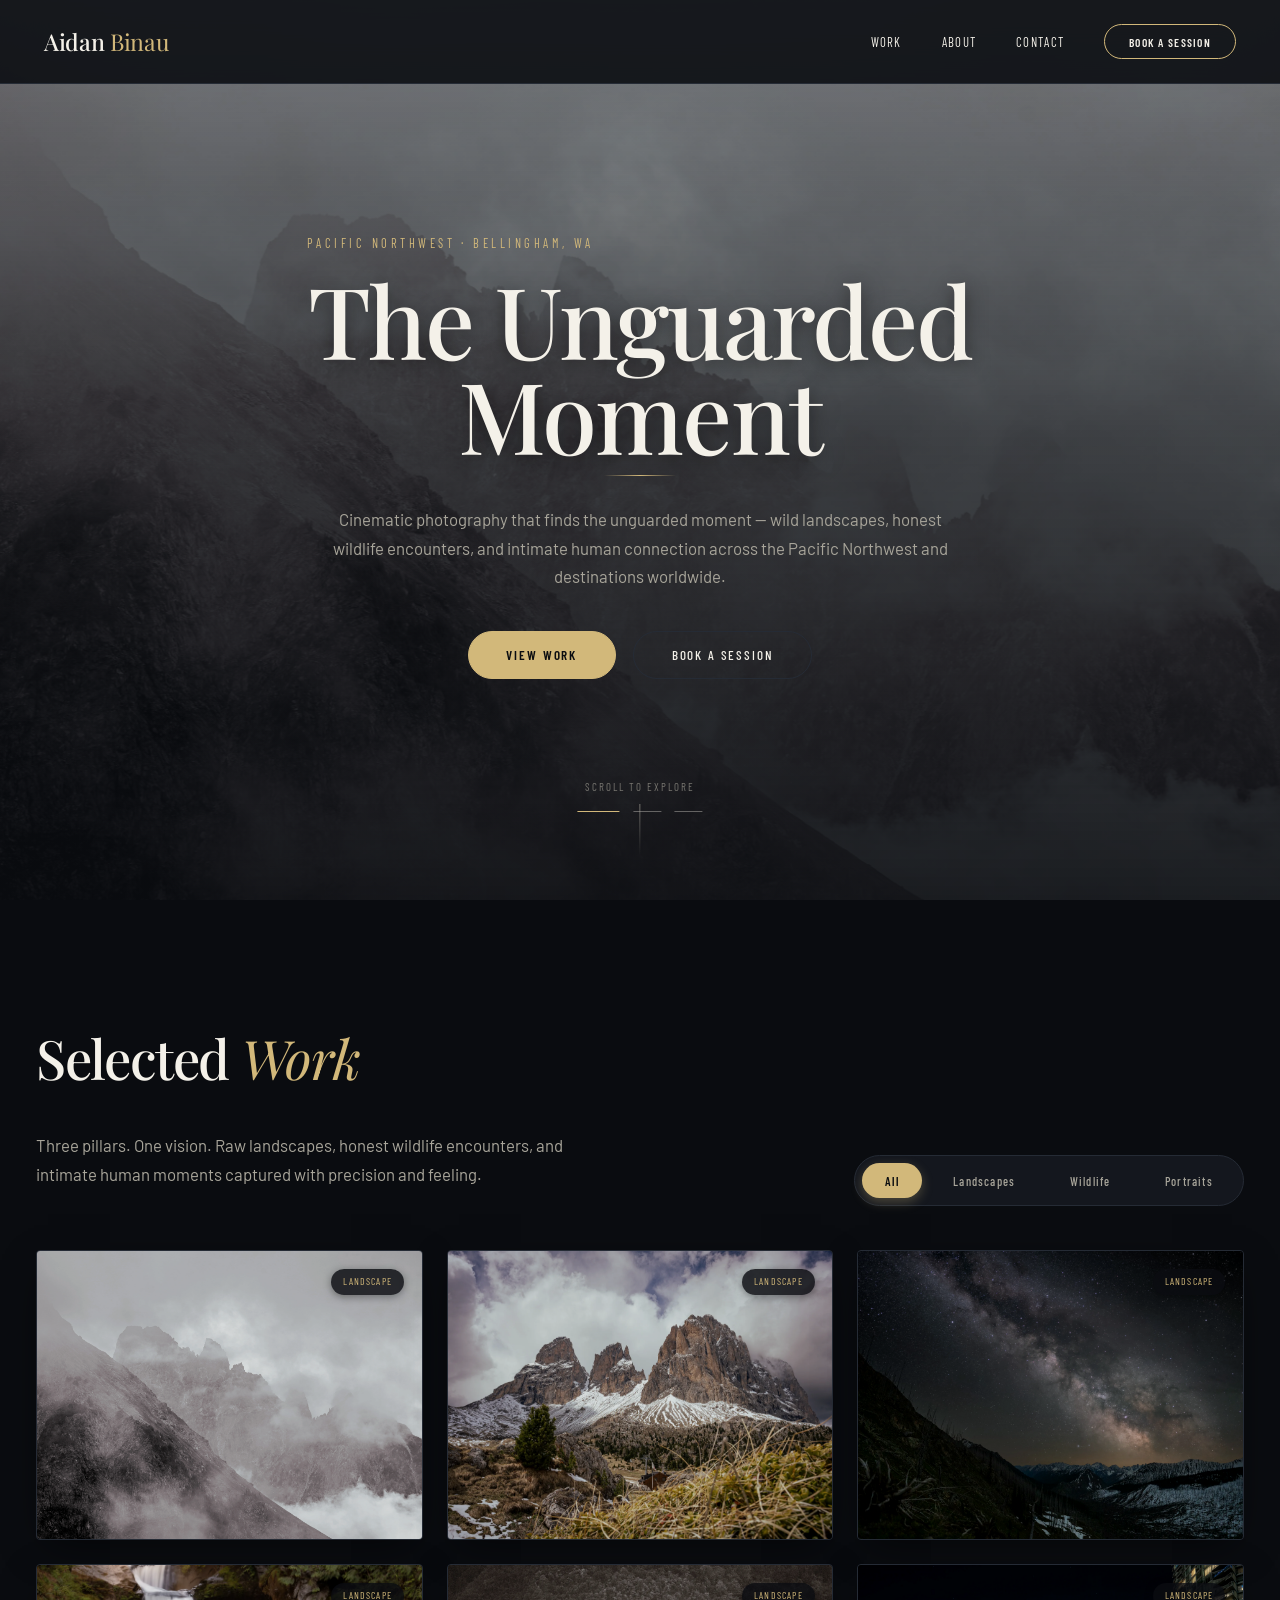
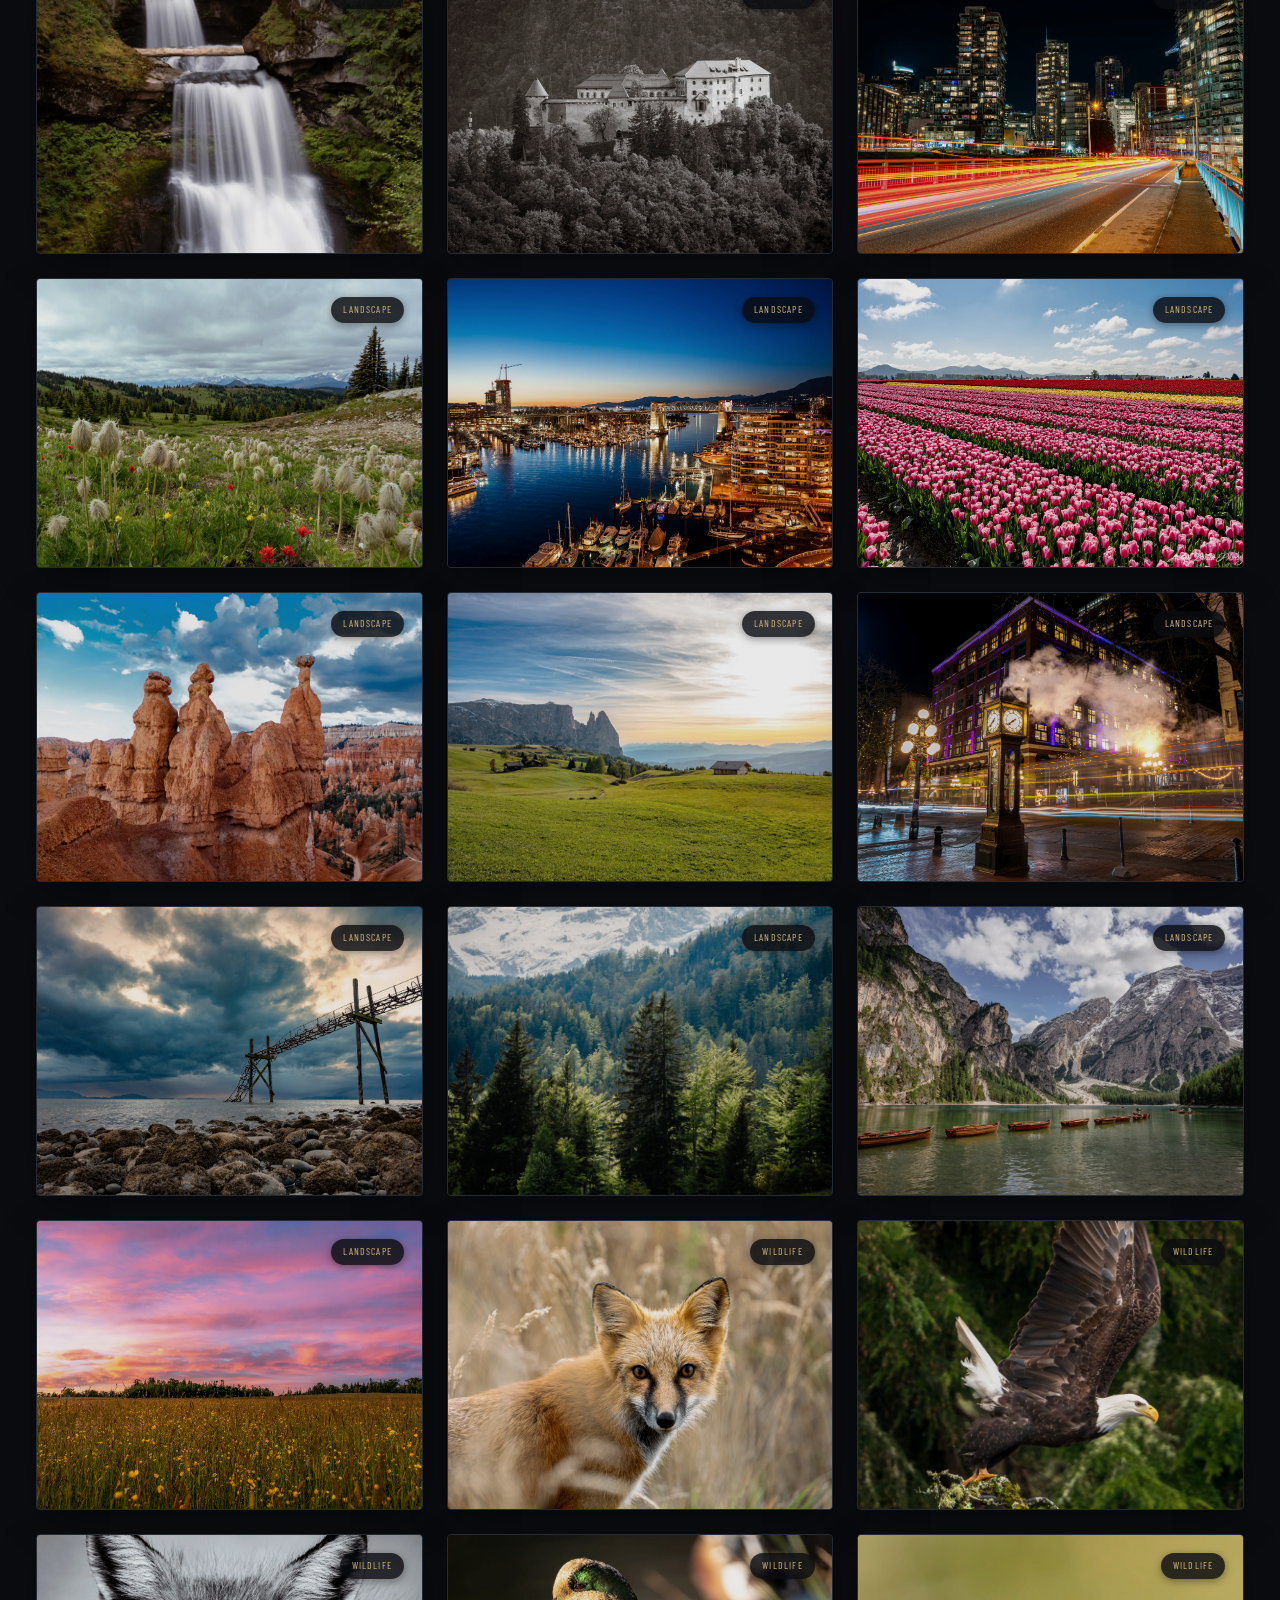
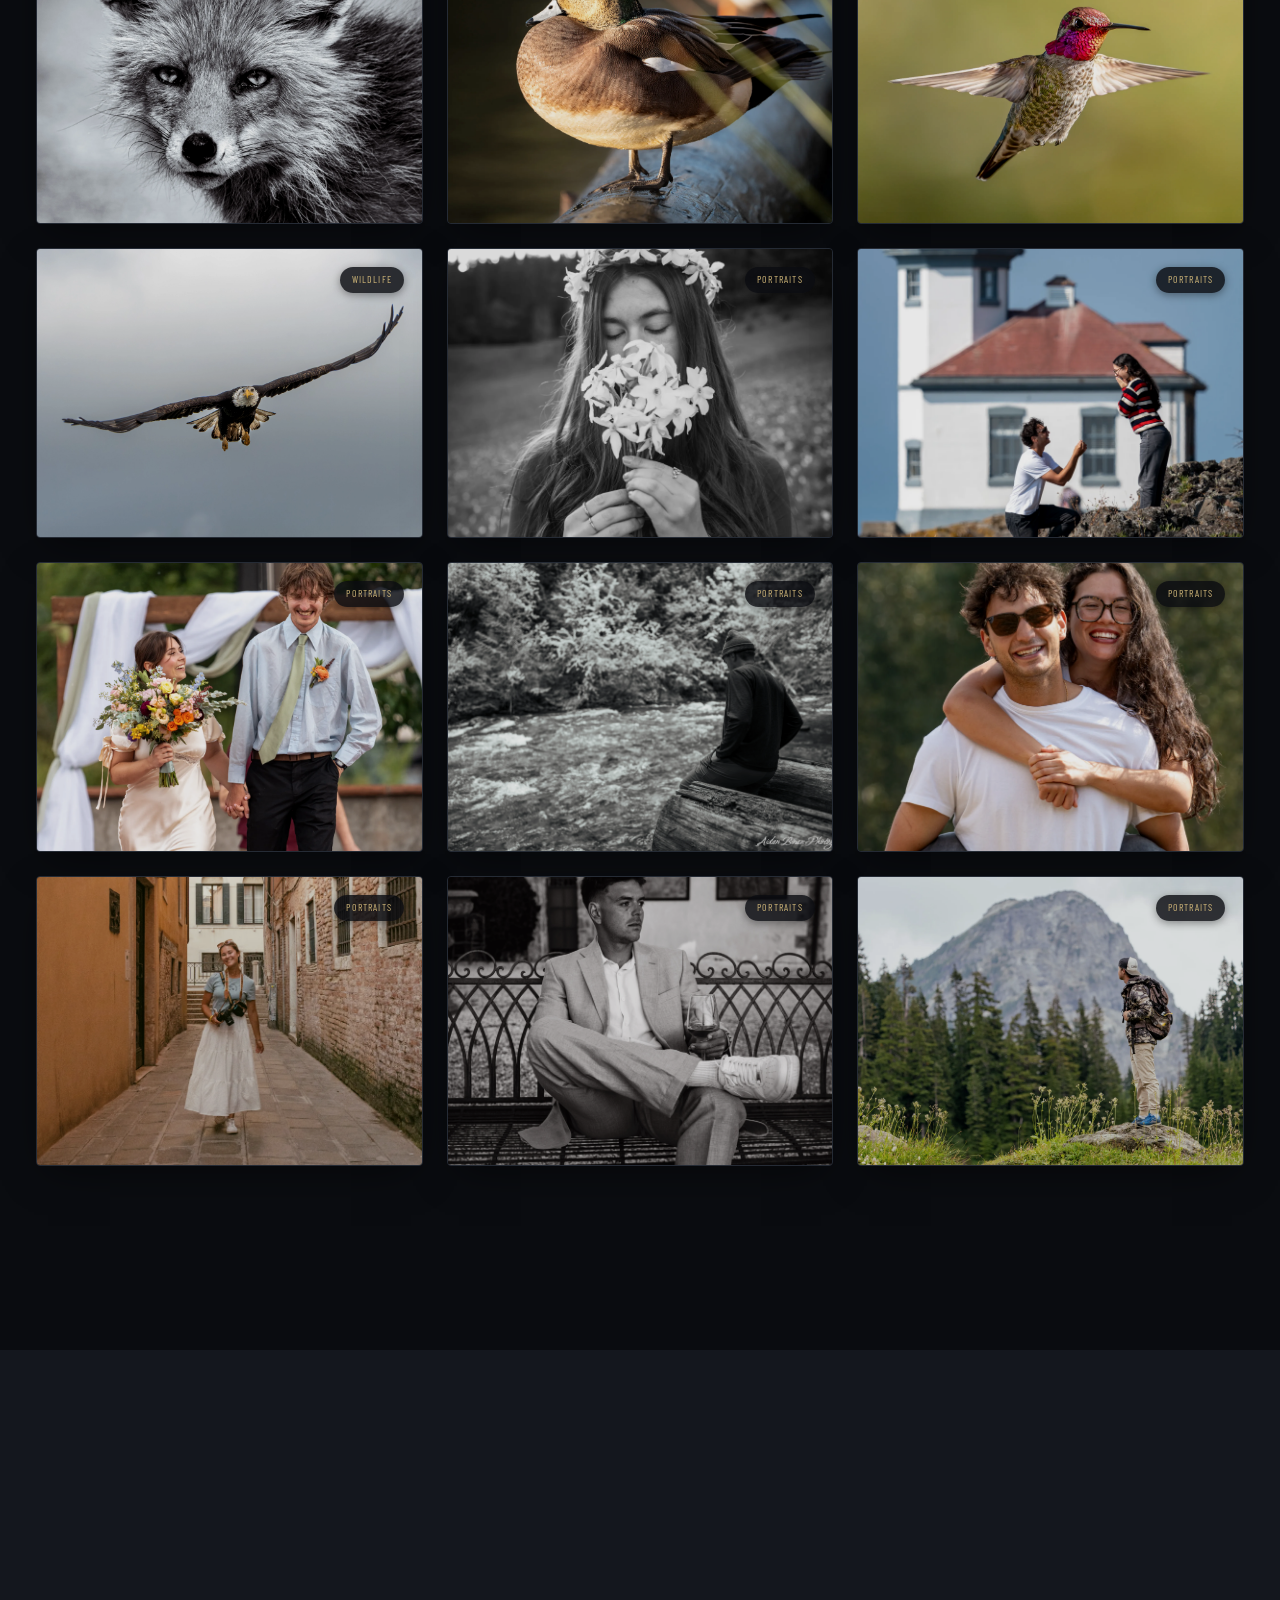
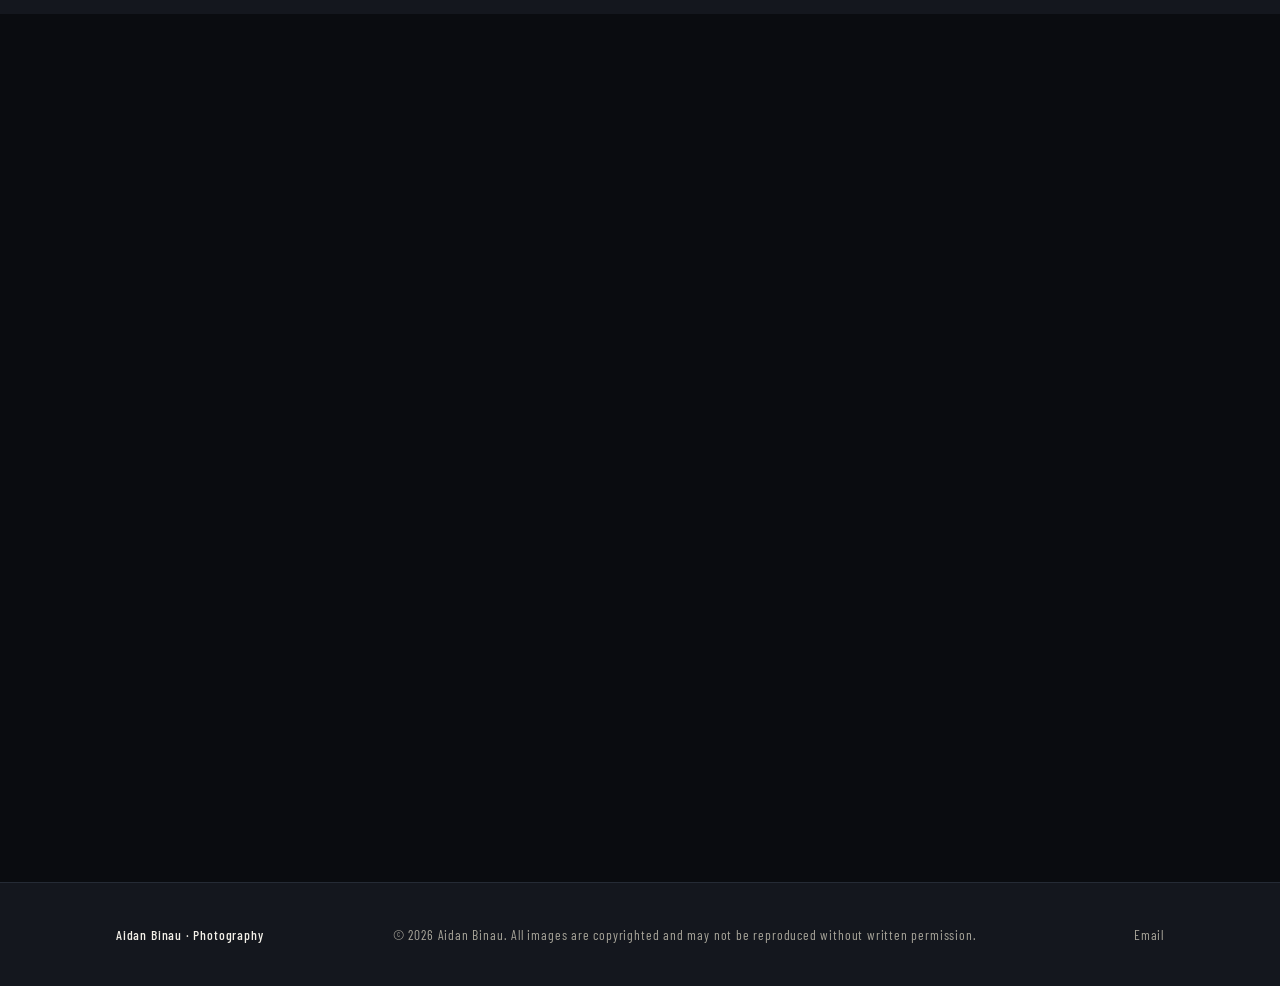
==== commit c4b075ed: "Added Experience Section" ====
--- a/index.html
+++ b/index.html
@@ -240,6 +240,51 @@
     </div>
   </section>
 
+  <!-- Experiences -->
+  <section id="experiences" aria-label="Experiences">
+    <div class="experiences-inner">
+
+      <div class="portfolio-head">
+        <div class="portfolio-head-left">
+          <h2 class="section-title reveal reveal-delay-1">
+            Experiences
+          </h2>
+          <p class="portfolio-head-desc reveal reveal-delay-2">
+            I work with people who want something more than a standard session. Whether it’s a surprise proposal on a remote ridgeline, an intimate elopement in the mountains, or a family adventure that feels real rather than posed, I approach each experience with care and intention.
+          </p>
+          <p class="portfolio-head-desc reveal reveal-delay-2" style="margin-top: 1rem;">
+            I also offer more traditional portrait and lifestyle work — always with the same focus on natural light, atmosphere, and honest moments.
+          </p>
+        </div>
+      </div>
+
+      <div class="experiences-grid reveal reveal-delay-3">
+
+        <div class="experience-item">
+          <h3>Surprise Proposals &amp; Elopements</h3>
+          <p>I help plan and document proposals and small elopements in remote, meaningful locations. The focus stays on the moment itself — quiet, intentional, and cinematic.</p>
+        </div>
+
+        <div class="experience-item">
+          <h3>Family Adventures</h3>
+          <p>Family adventures that take place outdoors and in motion. These sessions focus on presence — families moving through the landscape together.</p>
+        </div>
+
+        <div class="experience-item">
+          <h3>Cinematic Portraits</h3>
+          <p>Thoughtful sessions built around atmosphere and presence. I work with couples, individuals, and families who want images that feel grounded and honest.</p>
+        </div>
+
+        <div class="experience-item">
+          <h3>Traditional Sessions</h3>
+          <p>Classic portrait and lifestyle work approached with the same care and cinematic sensibility. These sessions remain natural and unforced, even in more conventional settings.</p>
+        </div>
+
+      </div>
+
+    </div>
+  </section>
+
   <!-- Contact -->
   <section id="contact" aria-label="Contact and bookings">
     <div class="contact-inner">
--- a/css/style.css
+++ b/css/style.css
@@ -464,6 +464,39 @@
 /* Portfolio Section */
 #portfolio {
   padding: 5.25rem 0;
+}
+
+/* Experiences Section */
+#experiences {
+  padding: 5.25rem 0;
+  background: var(--surface);
+}
+
+.experiences-inner {
+  max-width: 1120px;
+  margin: 0 auto;
+  padding: 0 2.25rem;
+}
+
+.experiences-grid {
+  display: grid;
+  grid-template-columns: repeat(auto-fit, minmax(280px, 1fr));
+  gap: 2.5rem;
+  margin-top: 3rem;
+}
+
+.experience-item h3 {
+  font-family: var(--font-heading);
+  font-size: 1.35rem;
+  margin-bottom: 0.75rem;
+  color: var(--text);
+}
+
+.experience-item p {
+  color: var(--text-dim);
+  font-size: 1.02rem;
+  line-height: 1.7;
+  max-width: 52ch;
 }
 
 .portfolio-inner {
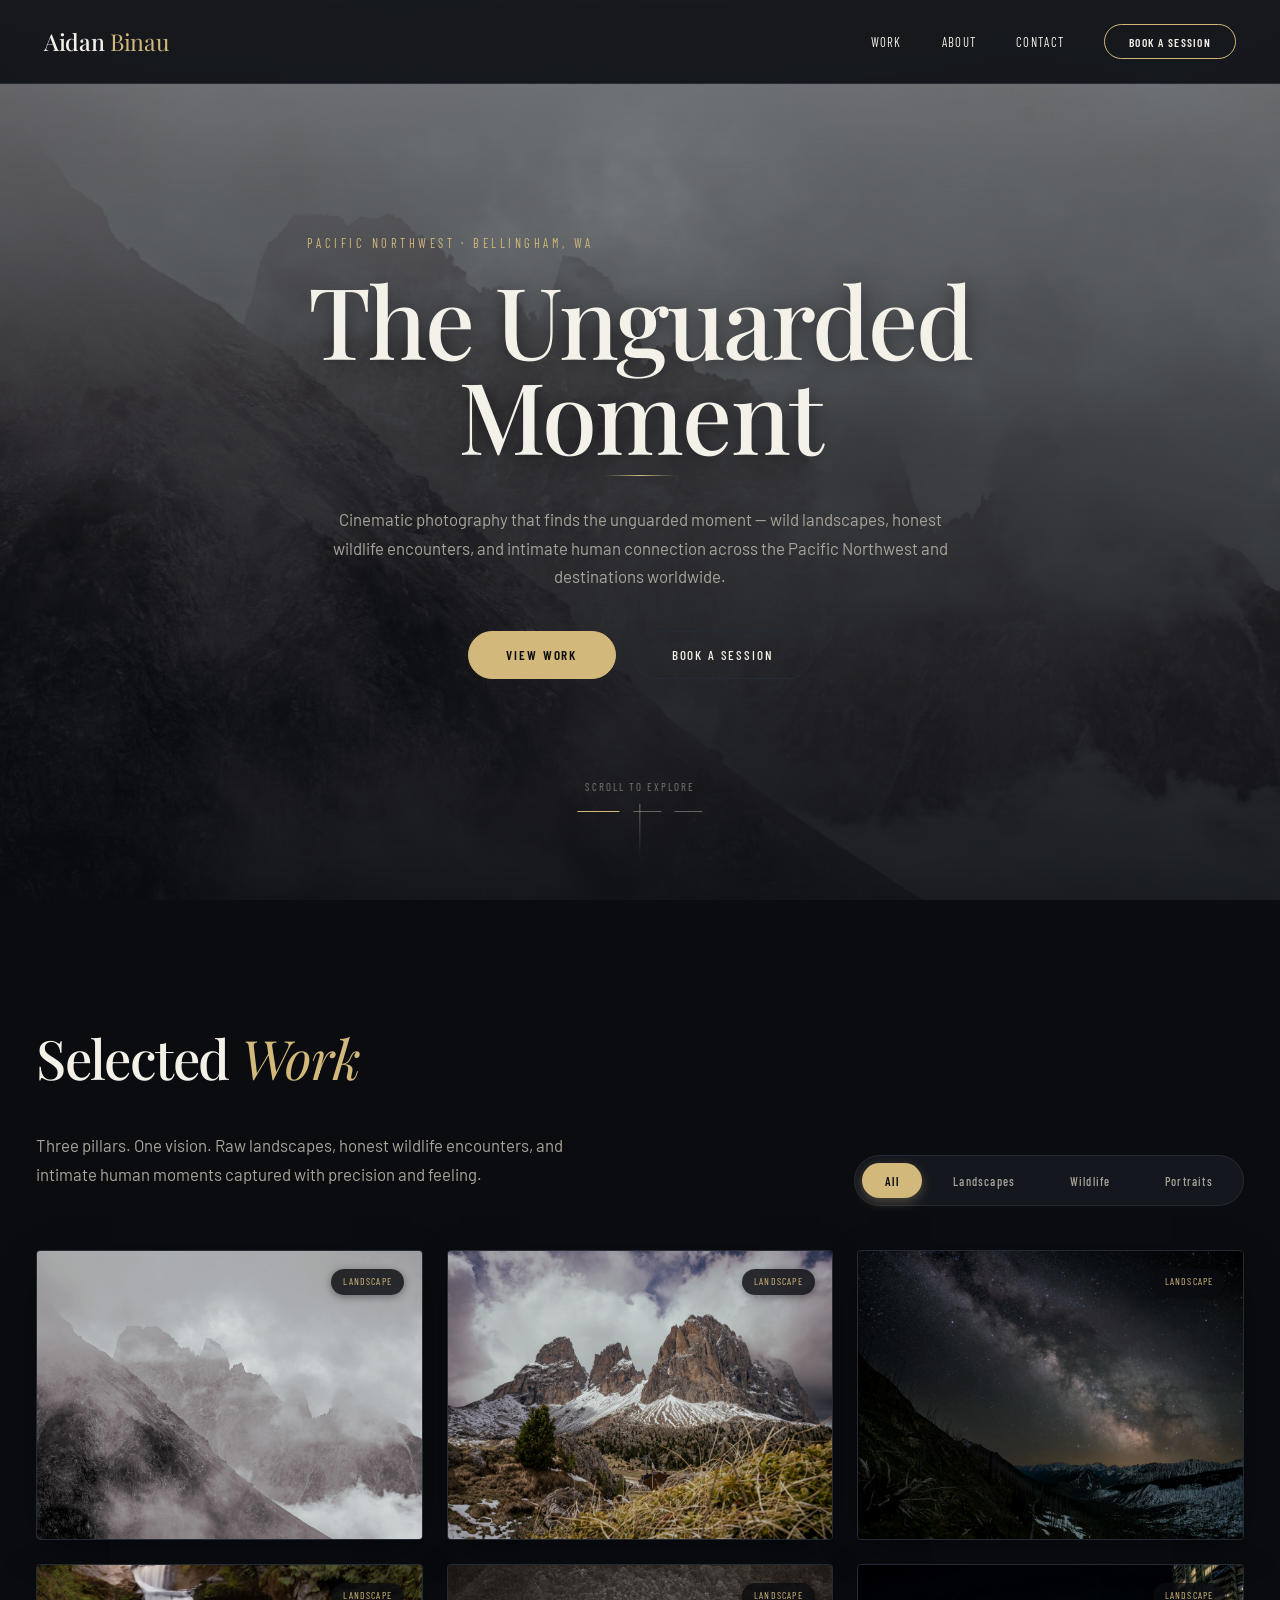
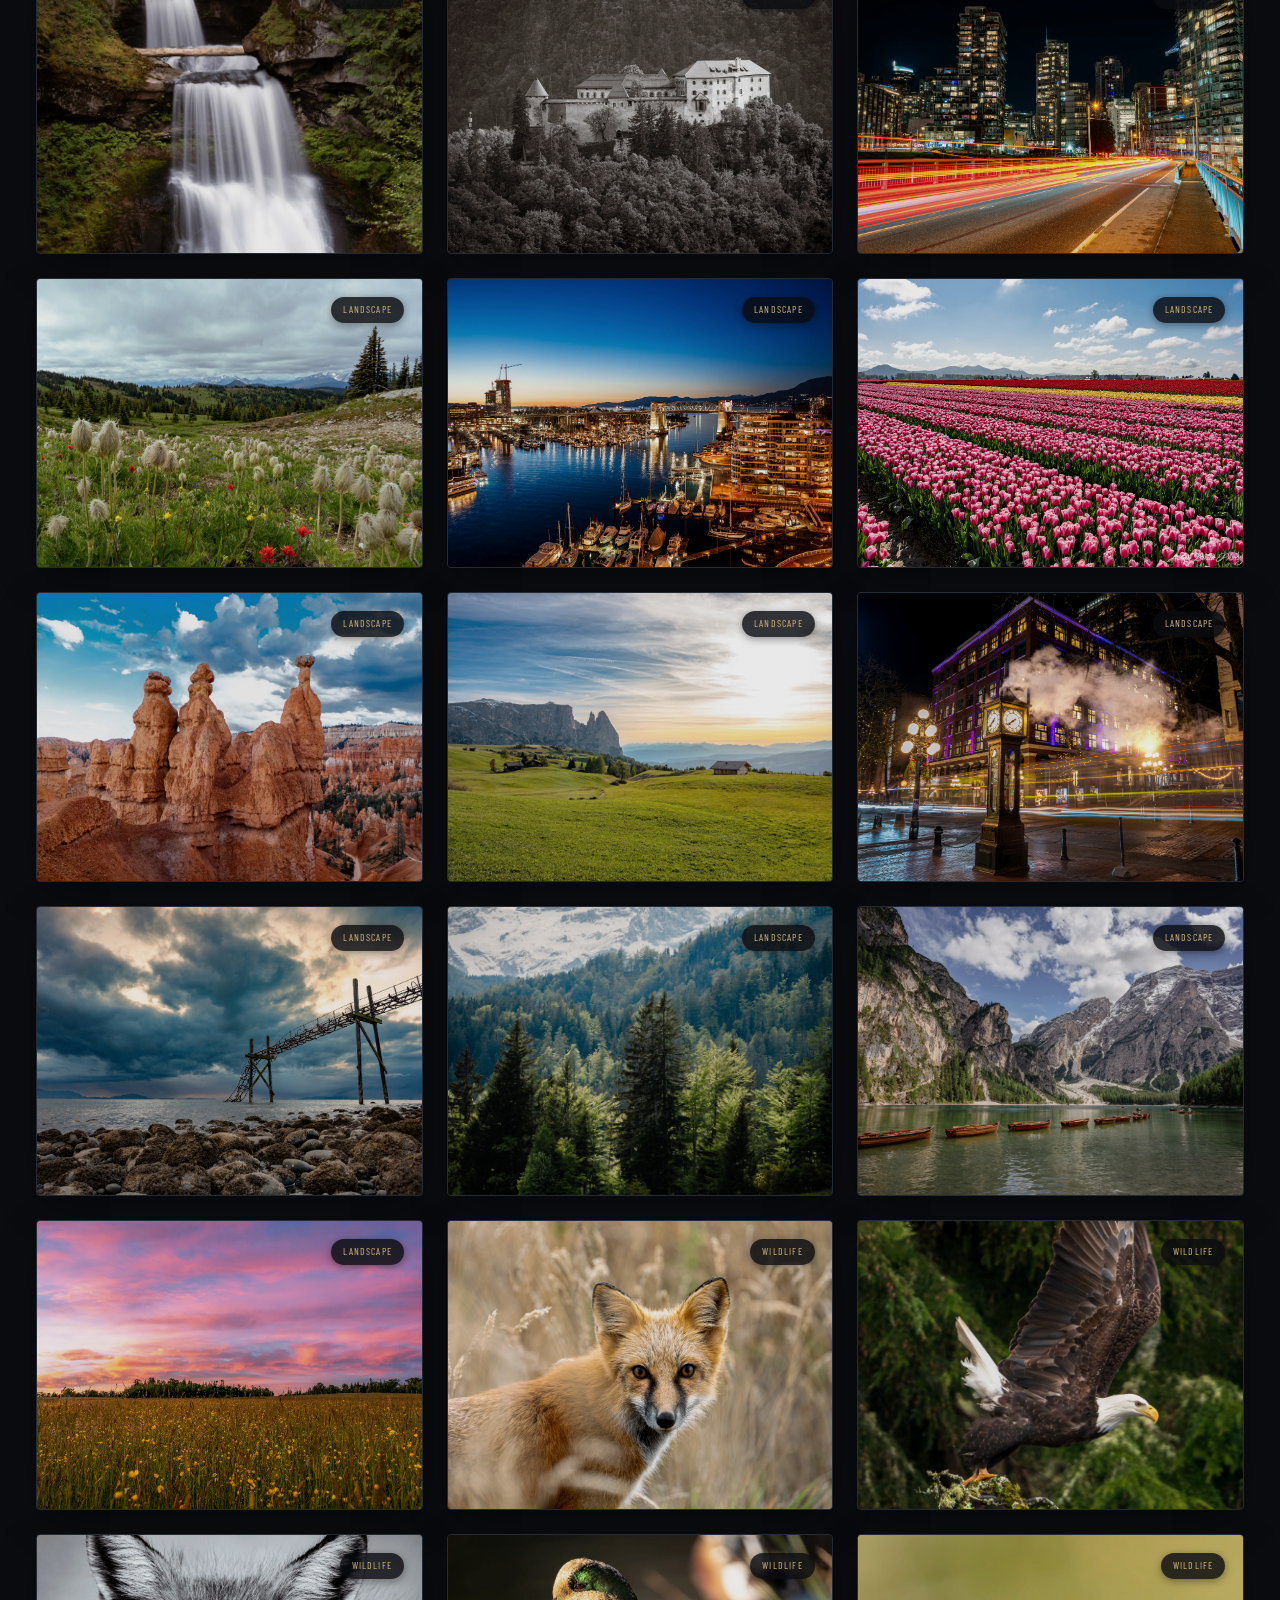
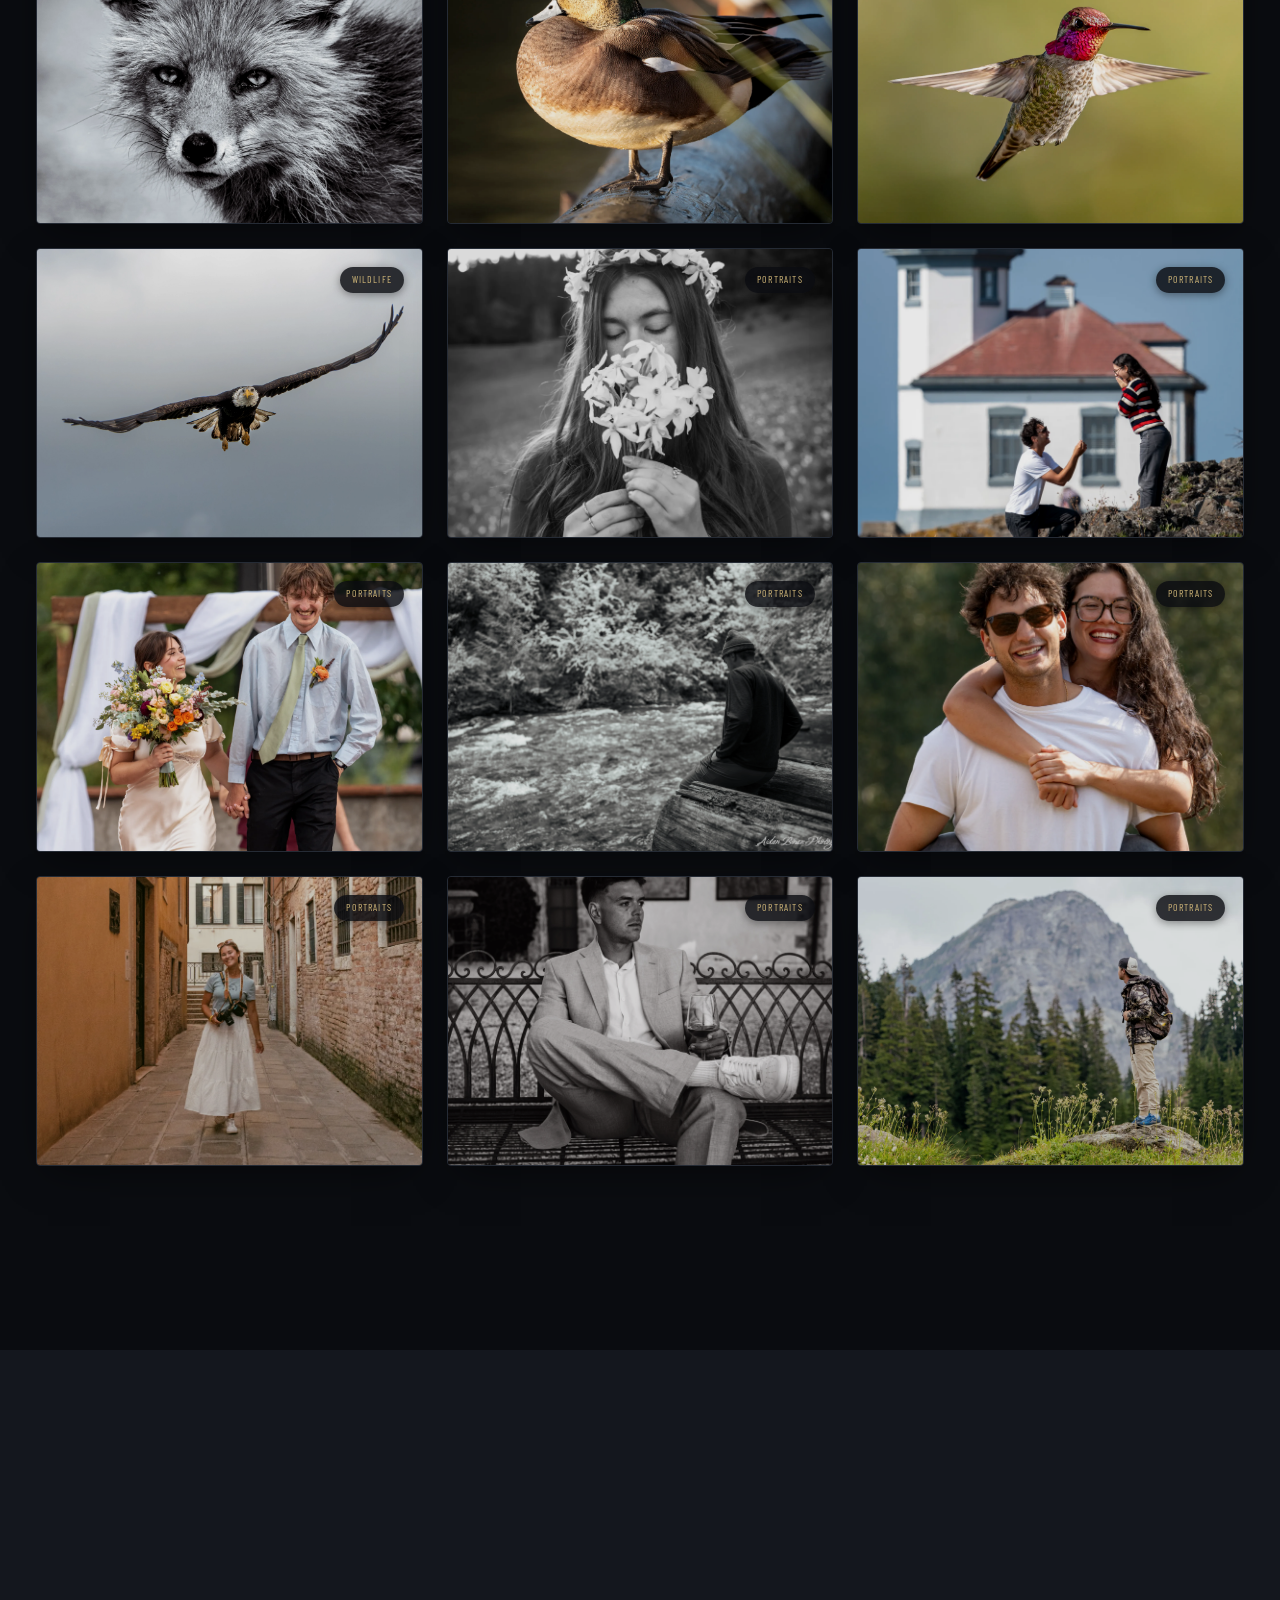
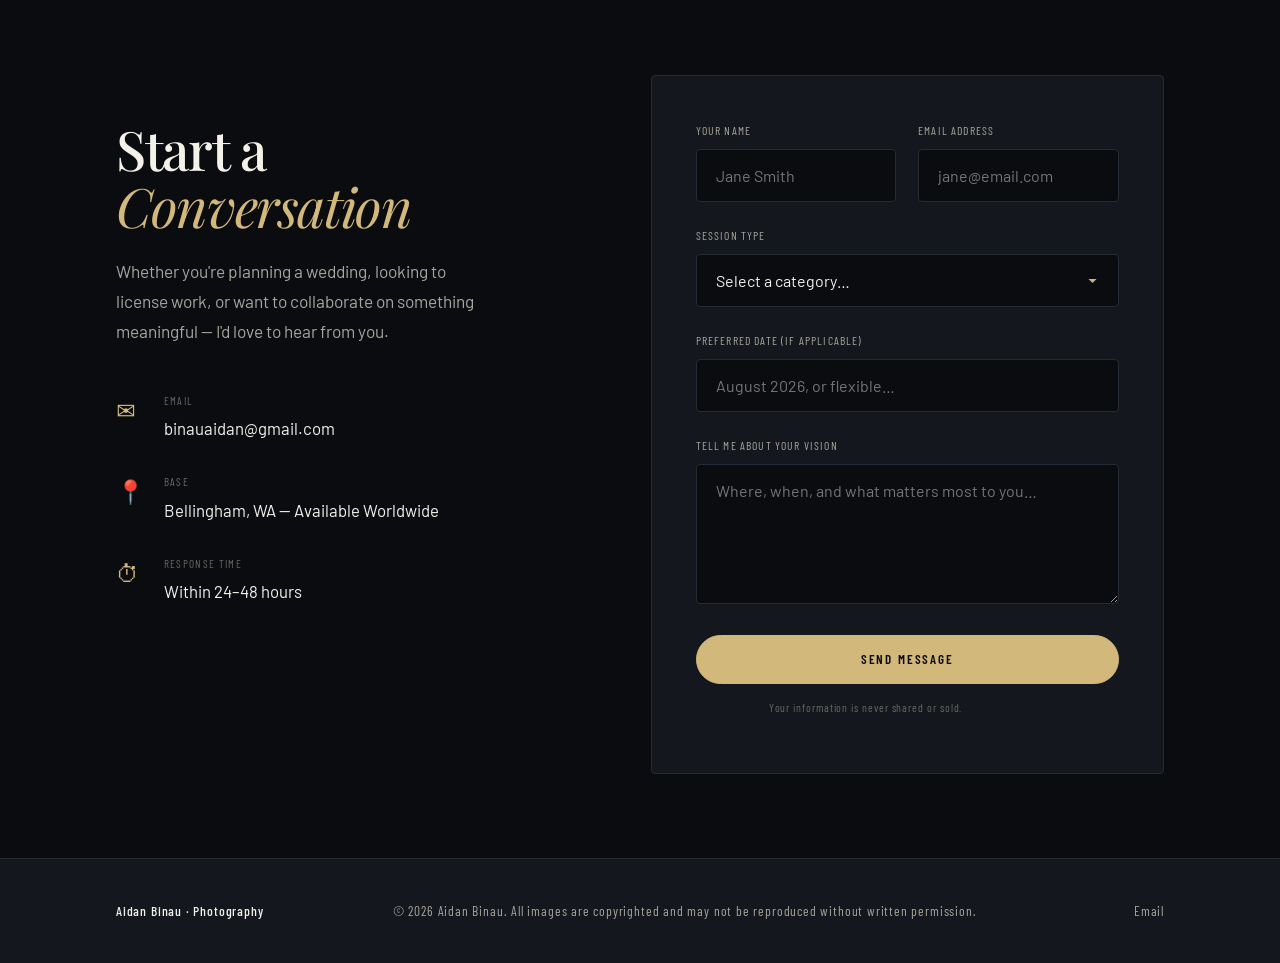
==== commit b7beb28a: "Experience Redesign" ====
--- a/index.html
+++ b/index.html
@@ -244,17 +244,13 @@
   <section id="experiences" aria-label="Experiences">
     <div class="experiences-inner">
 
-      <div class="portfolio-head">
-        <div class="portfolio-head-left">
-          <h2 class="section-title reveal reveal-delay-1">
-            Experiences
-          </h2>
-          <p class="portfolio-head-desc reveal reveal-delay-2">
-            I work with people who want something more than a standard session. Whether it’s a surprise proposal on a remote ridgeline, an intimate elopement in the mountains, or a family adventure that feels real rather than posed, I approach each experience with care and intention.
-          </p>
-          <p class="portfolio-head-desc reveal reveal-delay-2" style="margin-top: 1rem;">
-            I also offer more traditional portrait and lifestyle work — always with the same focus on natural light, atmosphere, and honest moments.
-          </p>
+      <div class="experiences-header">
+        <h2 class="section-title reveal reveal-delay-1">
+          Experiences
+        </h2>
+        <div class="experiences-intro reveal reveal-delay-2">
+          <p>I work with people seeking more than a standard session. Whether it’s a surprise proposal on a remote ridgeline, an intimate elopement in the mountains, or a family adventure in motion, I approach each experience with care and intention.</p>
+          <p>I also offer traditional portrait and lifestyle sessions, always with the same focus on natural light, atmosphere, and honest moments.</p>
         </div>
       </div>
 
--- a/css/style.css
+++ b/css/style.css
@@ -468,35 +468,65 @@
 
 /* Experiences Section */
 #experiences {
-  padding: 5.25rem 0;
+  padding: 3.5rem 0 5.25rem;
   background: var(--surface);
 }
 
 .experiences-inner {
-  max-width: 1120px;
+  max-width: 1200px;
   margin: 0 auto;
   padding: 0 2.25rem;
 }
 
+.experiences-header {
+  max-width: 720px;
+  margin-bottom: 3.5rem;
+}
+
+.experiences-intro p {
+  color: var(--text-dim);
+  font-size: 1.05rem;
+  line-height: 1.7;
+  margin-bottom: 1rem;
+}
+
 .experiences-grid {
   display: grid;
-  grid-template-columns: repeat(auto-fit, minmax(280px, 1fr));
-  gap: 2.5rem;
-  margin-top: 3rem;
+  grid-template-columns: repeat(2, 1fr);
+  gap: 2rem 3rem;
+}
+
+/* Mobile: stack to 1 column */
+@media (max-width: 900px) {
+  .experiences-grid {
+    grid-template-columns: 1fr;
+    gap: 2rem;
+  }
+}
+
+.experience-item {
+  background: var(--surface-2);
+  border-left: 3px solid var(--accent);
+  padding: 1.75rem 1.5rem;
+  transition: all 0.3s ease;
+}
+
+.experience-item:hover {
+  border-left-color: var(--accent-hover);
+  transform: translateY(-2px);
 }
 
 .experience-item h3 {
   font-family: var(--font-heading);
   font-size: 1.35rem;
-  margin-bottom: 0.75rem;
+  margin-bottom: 0.85rem;
   color: var(--text);
 }
 
 .experience-item p {
   color: var(--text-dim);
-  font-size: 1.02rem;
+  font-size: 1.0rem;
   line-height: 1.7;
-  max-width: 52ch;
 }
 
 .portfolio-inner {
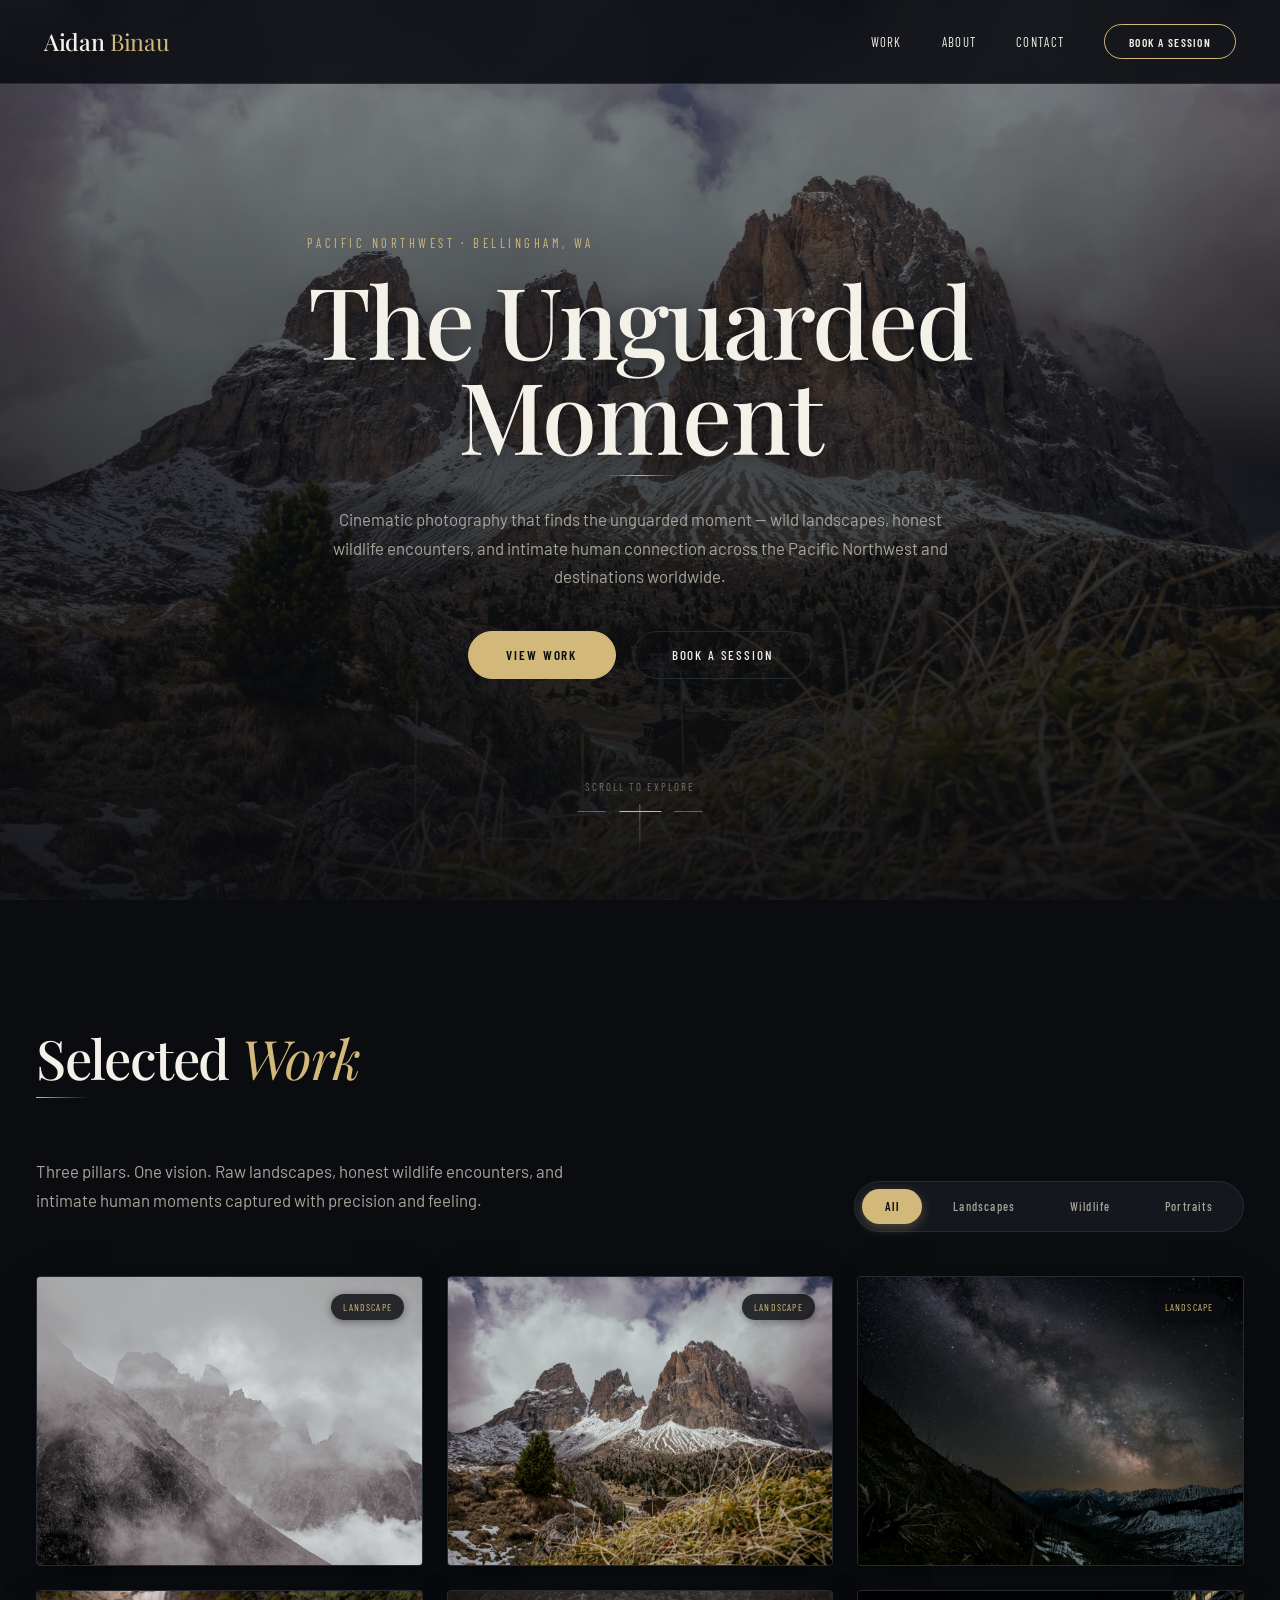
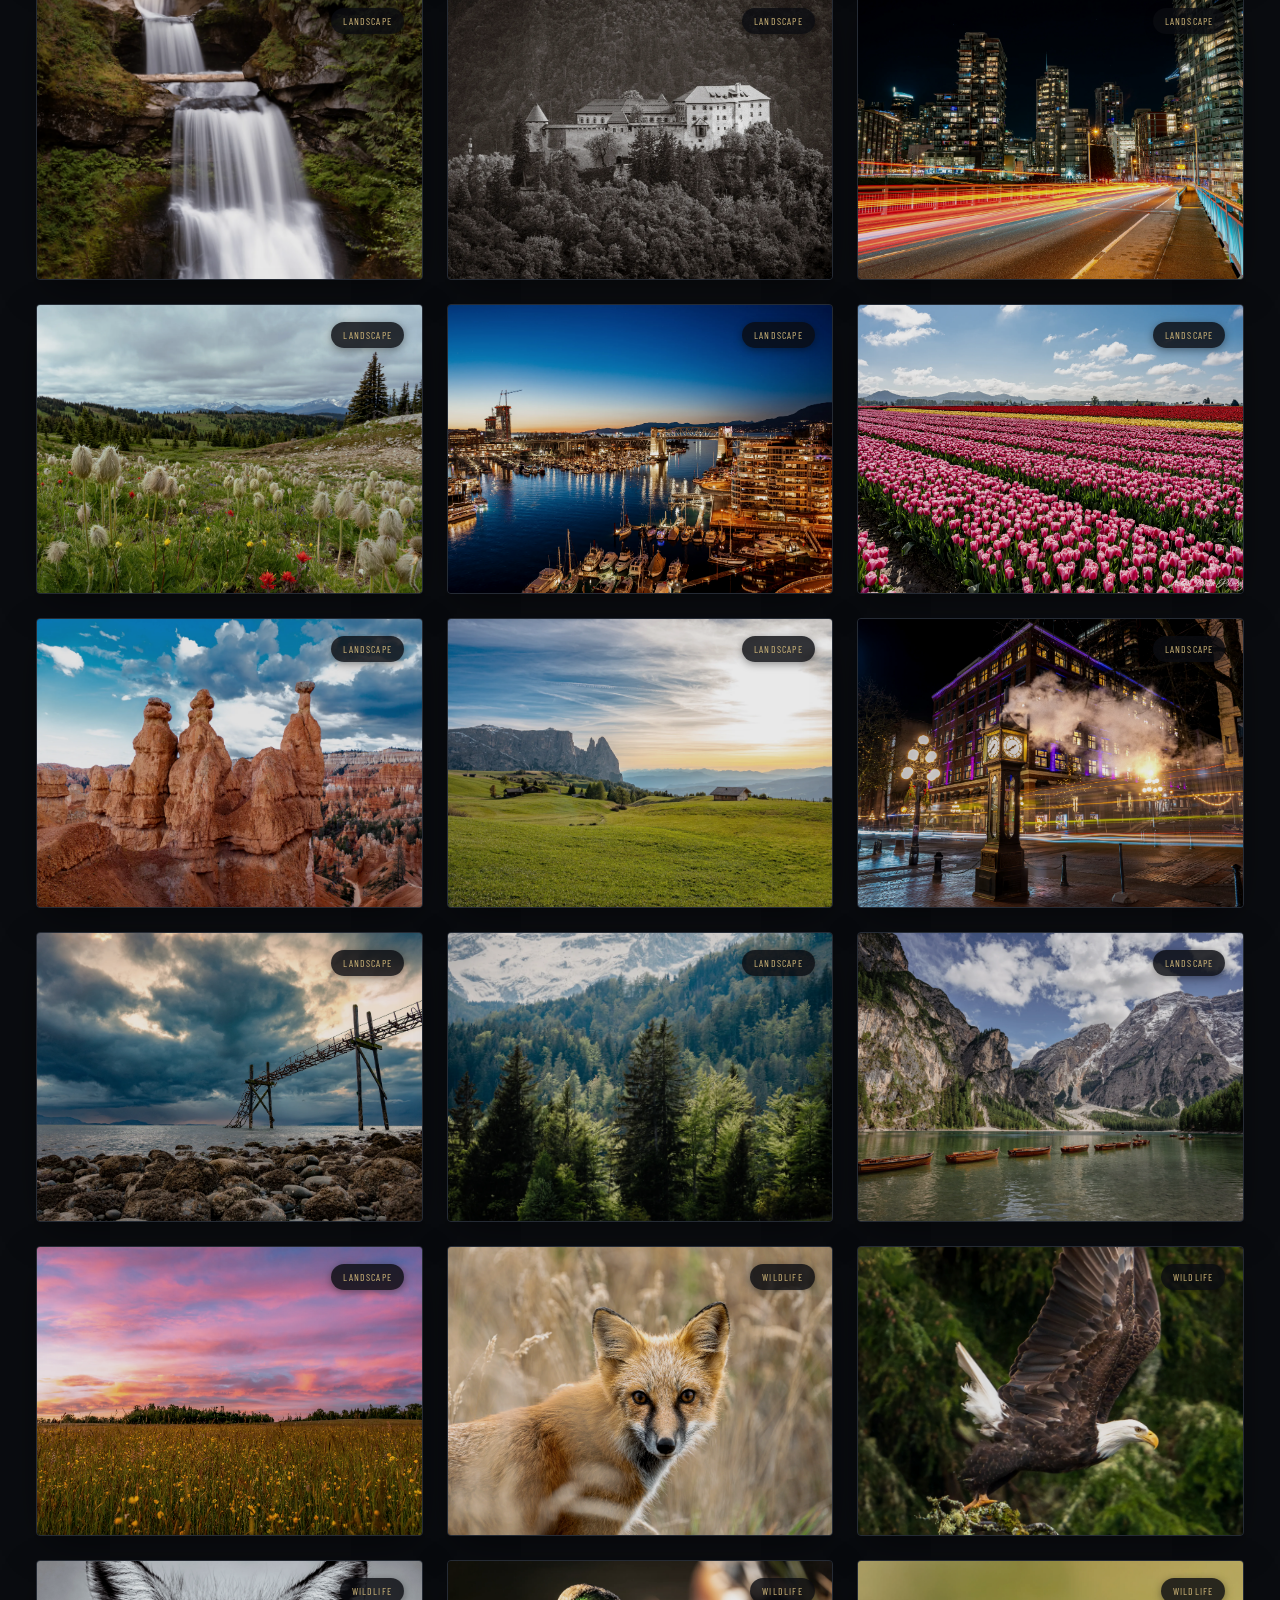
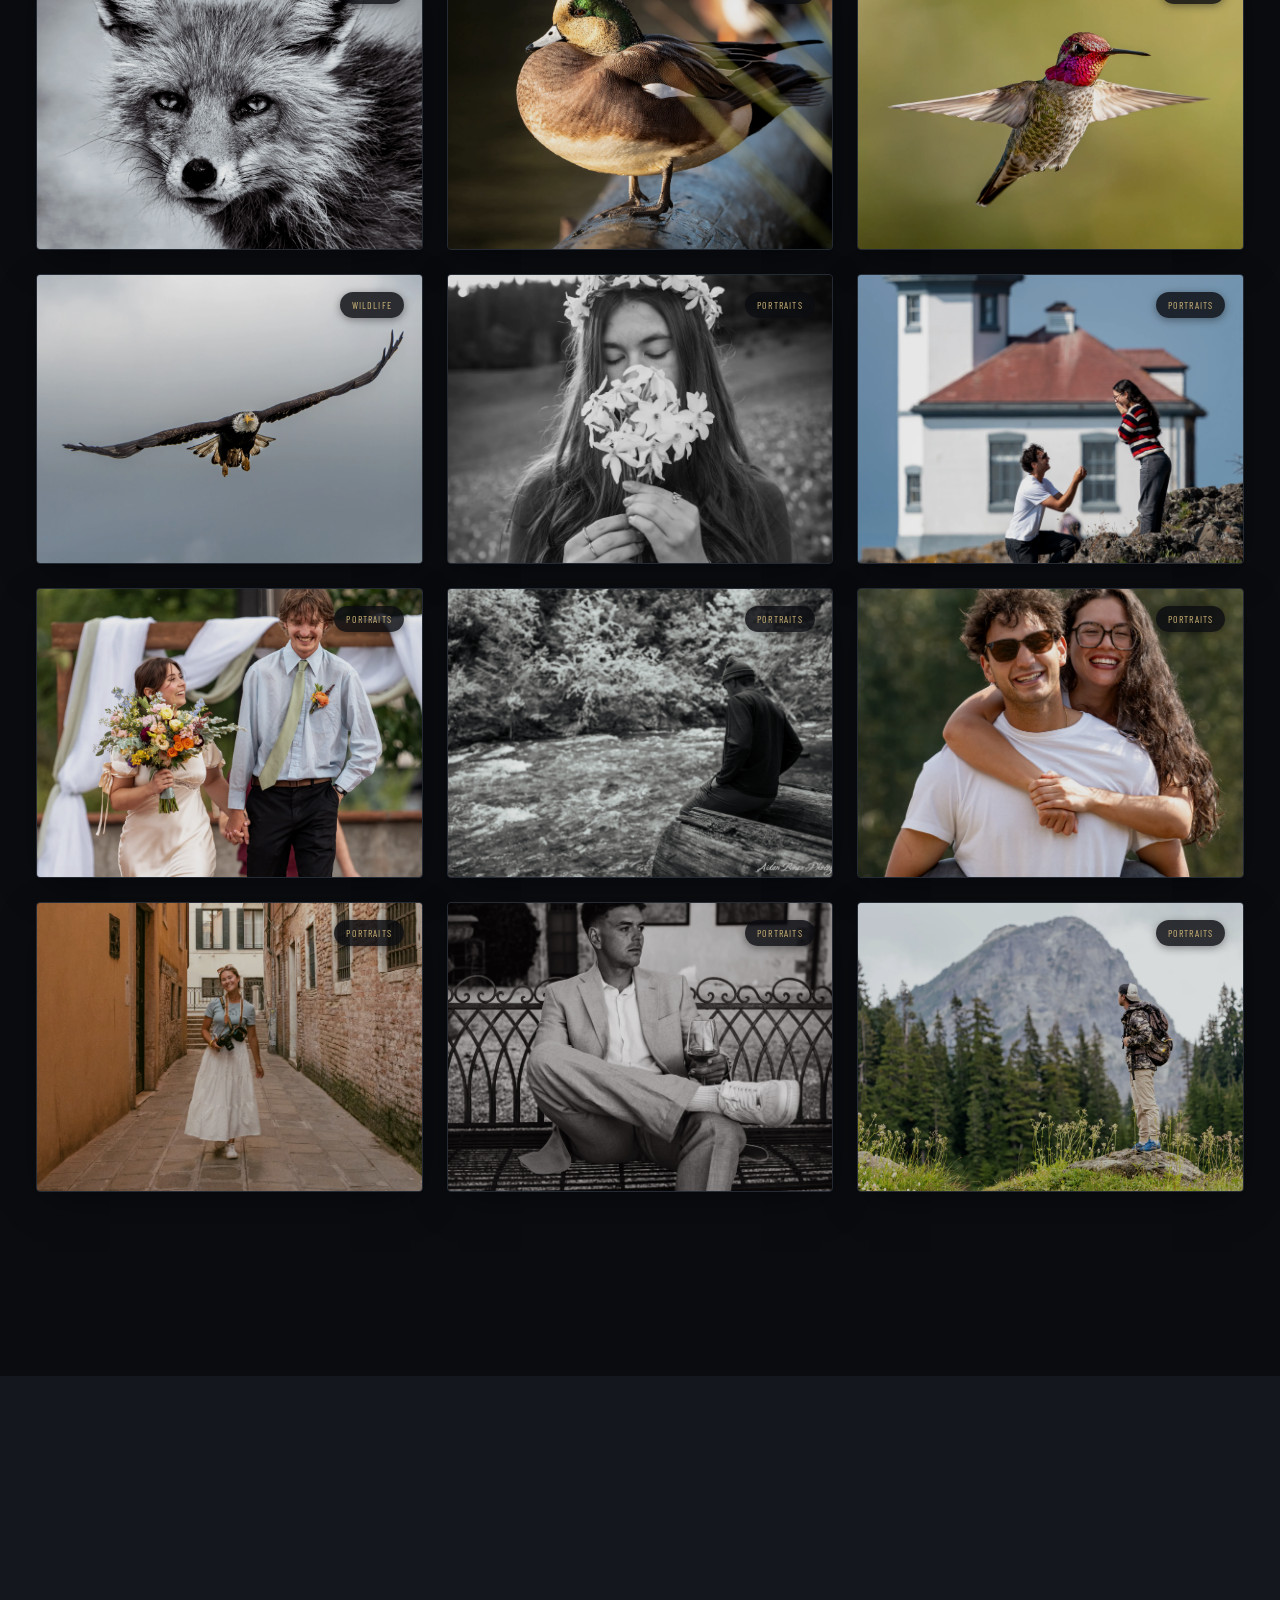
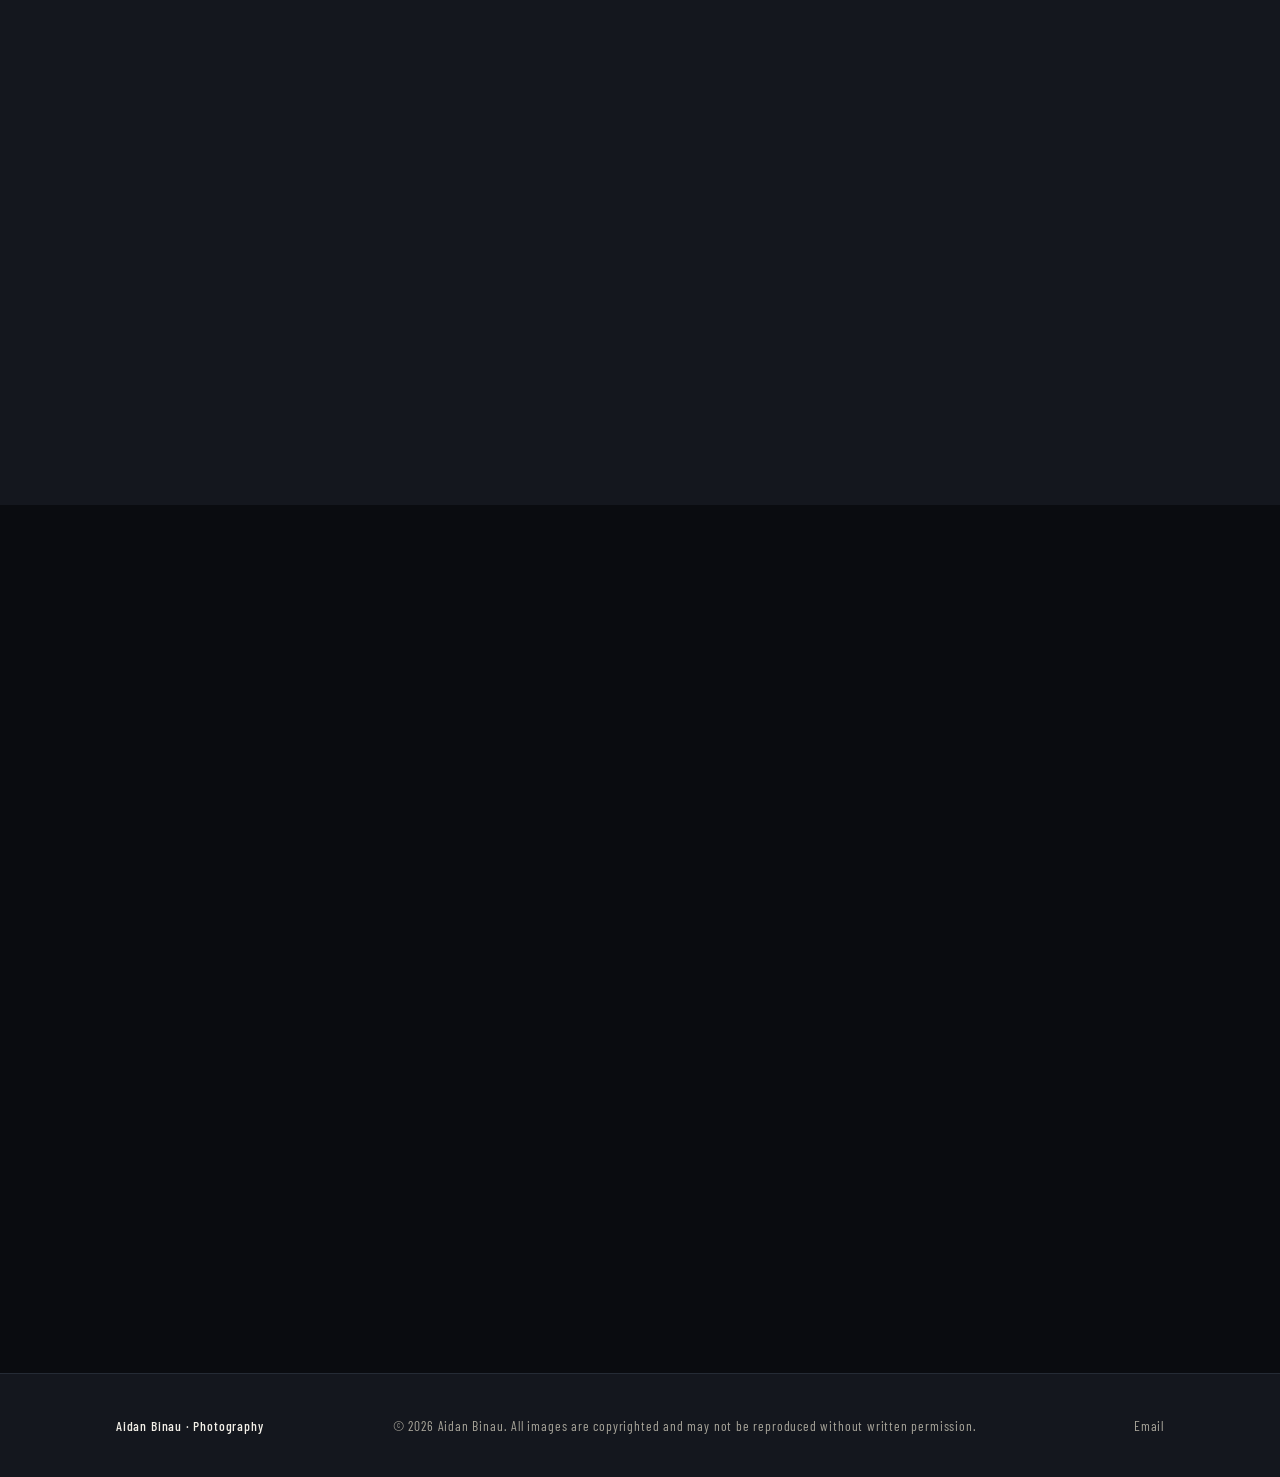
==== commit a9e402c3: "Site Redesign" ====
--- a/index.html
+++ b/index.html
@@ -185,35 +185,8 @@
           I’m a Pacific Northwest photographer drawn to the tension between stillness and power — the moment a storm breaks over a ridgeline, the quiet intensity of a wild animal, the unguarded truth between two people.
         </p>
         <p class="about-body reveal reveal-delay-3">
-          Rooted in Bellingham, Washington, I work across the full breadth of the PNW and travel wherever the story demands. My approach blends technical precision with instinct for light, timing, and presence — chasing the quiet tension where stillness meets storm.
+          Rooted in Bellingham, Washington, I work across the full breadth of the PNW and travel wherever the story demands. My approach blends technical precision with instinct for light, timing, and presence.
         </p>
-
-        <div class="about-services reveal reveal-delay-4">
-          <div class="about-service-item">
-            <span class="about-service-icon" aria-hidden="true">🏔</span>
-            <span>Wild Landscapes</span>
-          </div>
-          <div class="about-service-item">
-            <span class="about-service-icon" aria-hidden="true">🦅</span>
-            <span>Wildlife Encounters</span>
-          </div>
-          <div class="about-service-item">
-            <span class="about-service-icon" aria-hidden="true">💍</span>
-            <span>Portraits</span>
-          </div>
-          <div class="about-service-item">
-            <span class="about-service-icon" aria-hidden="true">🎬</span>
-            <span>Selective Videography</span>
-          </div>
-          <div class="about-service-item">
-            <span class="about-service-icon" aria-hidden="true">📄</span>
-            <span>Editorial &amp; Commercial</span>
-          </div>
-          <div class="about-service-item">
-            <span class="about-service-icon" aria-hidden="true">🌐</span>
-            <span>Image Licensing</span>
-          </div>
-        </div>
 
         <div class="about-meta reveal">
           <div class="about-meta-item">
@@ -230,7 +203,36 @@
           </div>
         </div>
 
-        <div style="margin-top:2.25rem" class="reveal">
+        <!-- Experiences integrated into About -->
+        <div class="experiences-block reveal reveal-delay-4">
+          <h3 class="experiences-subhead">Experiences</h3>
+          
+          <div class="experiences-grid">
+
+            <div class="experience-item">
+              <h4>Surprise Proposals &amp; Elopements</h4>
+              <p>I help plan and document proposals and small elopements in remote, meaningful locations. The focus stays on the moment itself — quiet, intentional, and cinematic.</p>
+            </div>
+
+            <div class="experience-item">
+              <h4>Family Adventures</h4>
+              <p>Family adventures that take place outdoors and in motion. These sessions focus on presence — families moving through the landscape together.</p>
+            </div>
+
+            <div class="experience-item">
+              <h4>Cinematic Portraits</h4>
+              <p>Thoughtful sessions built around atmosphere and presence. I work with couples, individuals, and families who want images that feel grounded and honest.</p>
+            </div>
+
+            <div class="experience-item">
+              <h4>Traditional Sessions</h4>
+              <p>Classic portrait and lifestyle work approached with the same care and cinematic sensibility. These sessions remain natural and unforced.</p>
+            </div>
+
+          </div>
+        </div>
+
+        <div style="margin-top:2rem" class="reveal">
           <a class="btn-primary" href="#contact" data-scroll="#contact" style="display:inline-block">
             Work Together
           </a>
--- a/css/style.css
+++ b/css/style.css
@@ -76,6 +76,23 @@
   color: var(--accent);
 }
 
+/* Thin gold line under main section titles */
+.section-title {
+  position: relative;
+  display: inline-block;
+  padding-bottom: 0.75rem;
+}
+
+.section-title::after {
+  content: '';
+  position: absolute;
+  bottom: 0;
+  left: 0;
+  width: 52px;
+  height: 1px;
+  background: linear-gradient(to right, var(--accent), transparent);
+}
+
 p {
   max-width: 68ch;
 }
@@ -468,19 +485,19 @@
 
 /* Experiences Section */
 #experiences {
-  padding: 3.5rem 0 5.25rem;
+  padding: 1.5rem 0 4.5rem;
   background: var(--surface);
 }
 
 .experiences-inner {
-  max-width: 1200px;
+  max-width: 1480px;
   margin: 0 auto;
   padding: 0 2.25rem;
 }
 
 .experiences-header {
   max-width: 720px;
-  margin-bottom: 3.5rem;
+  margin-bottom: 2.5rem;
 }
 
 .experiences-intro p {
@@ -492,22 +509,49 @@
 
 .experiences-grid {
   display: grid;
-  grid-template-columns: repeat(2, 1fr);
-  gap: 2rem 3rem;
+  grid-template-columns: repeat(4, 1fr);
+  gap: 1.5rem 2rem;
 }
 
 /* Mobile: stack to 1 column */
 @media (max-width: 900px) {
   .experiences-grid {
     grid-template-columns: 1fr;
-    gap: 2rem;
+    gap: 1.75rem;
+  }
+}
+
+/* Experiences block inside About */
+.experiences-block {
+  margin-top: 2.75rem;
+  padding-top: 2rem;
+  border-top: 1px solid var(--border);
+}
+
+.experiences-subhead {
+  font-family: var(--font-heading);
+  font-size: 1.5rem;
+  margin-bottom: 1.5rem;
+  color: var(--text);
+}
+
+.experiences-grid {
+  display: grid;
+  grid-template-columns: repeat(2, 1fr);
+  gap: 1.5rem 2.5rem;
+}
+
+@media (max-width: 900px) {
+  .experiences-grid {
+    grid-template-columns: 1fr;
+    gap: 1.75rem;
   }
 }
 
 .experience-item {
   background: var(--surface-2);
   border-left: 3px solid var(--accent);
-  padding: 1.75rem 1.5rem;
+  padding: 1.4rem 1.2rem;
   transition: all 0.3s ease;
 }
 
@@ -516,17 +560,17 @@
   transform: translateY(-2px);
 }
 
-.experience-item h3 {
+.experience-item h4 {
   font-family: var(--font-heading);
-  font-size: 1.35rem;
-  margin-bottom: 0.85rem;
+  font-size: 1.2rem;
+  margin-bottom: 0.6rem;
   color: var(--text);
 }
 
 .experience-item p {
   color: var(--text-dim);
-  font-size: 1.0rem;
-  line-height: 1.7;
+  font-size: 0.98rem;
+  line-height: 1.65;
 }
 
 .portfolio-inner {
@@ -698,18 +742,18 @@
 
 /* About Section */
 #about {
-  padding: 5.25rem 0;
+  padding: 4.5rem 0 5.5rem;
   background: var(--surface);
 }
 
 .about-inner {
-  max-width: 1220px;
+  max-width: 1240px;
   margin: 0 auto;
   padding: 0 2.25rem;
   display: grid;
-  grid-template-columns: 1fr 1.2fr;
-  gap: 4.5rem;
-  align-items: center;
+  grid-template-columns: 1fr 1.15fr;
+  gap: 4rem;
+  align-items: start;
 }
 
 .about-images {
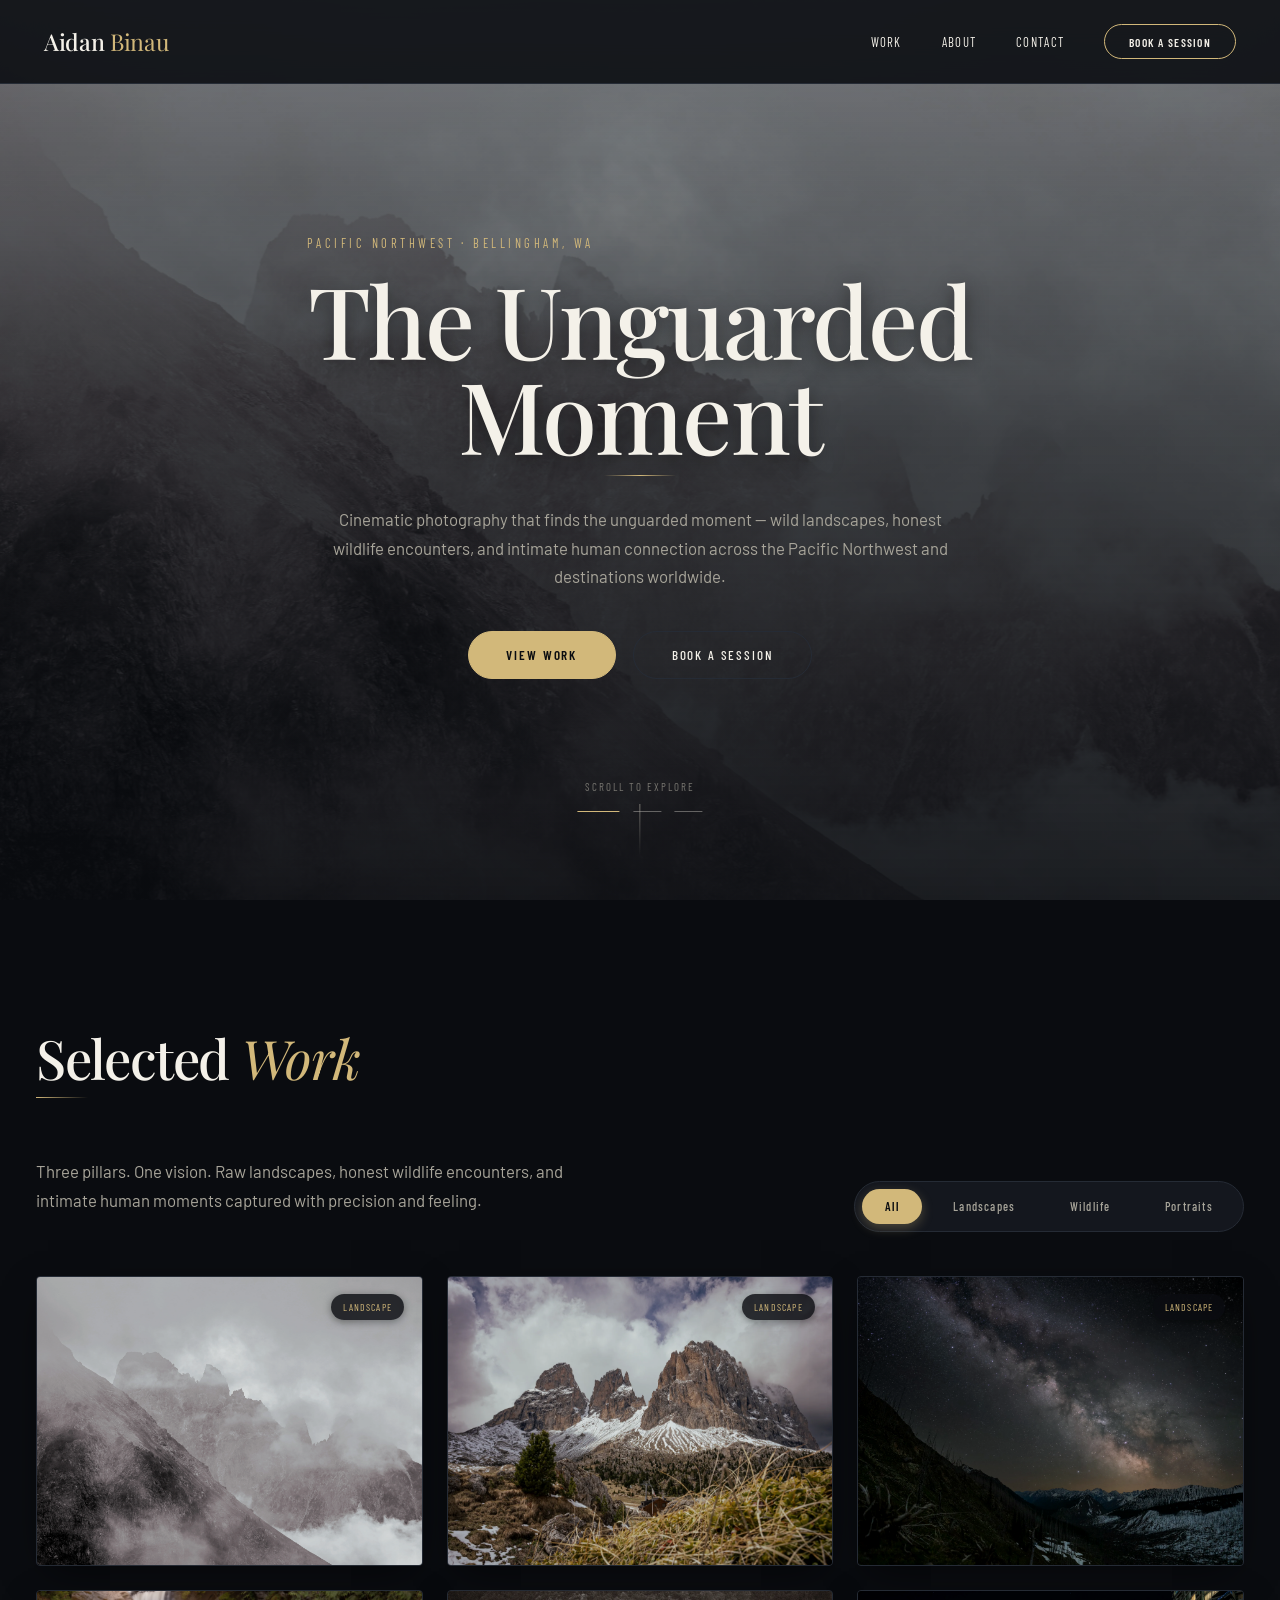
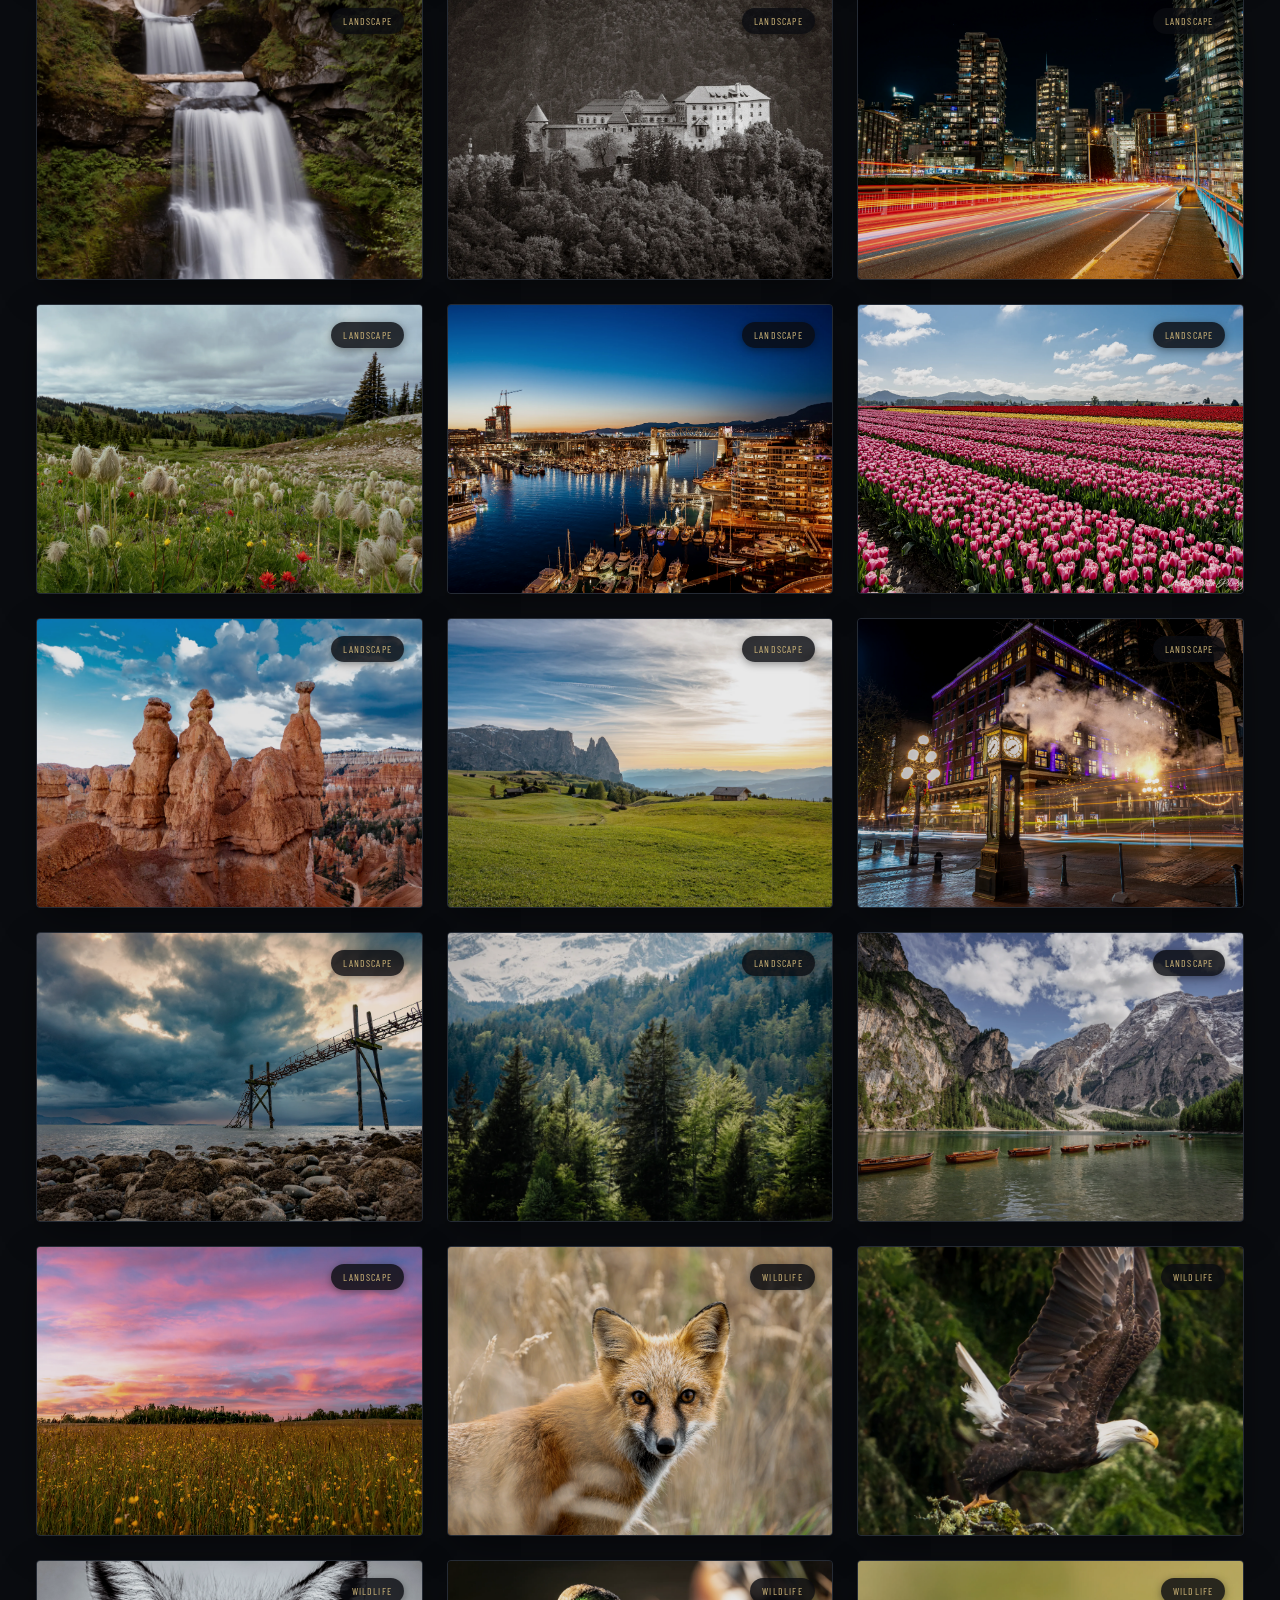
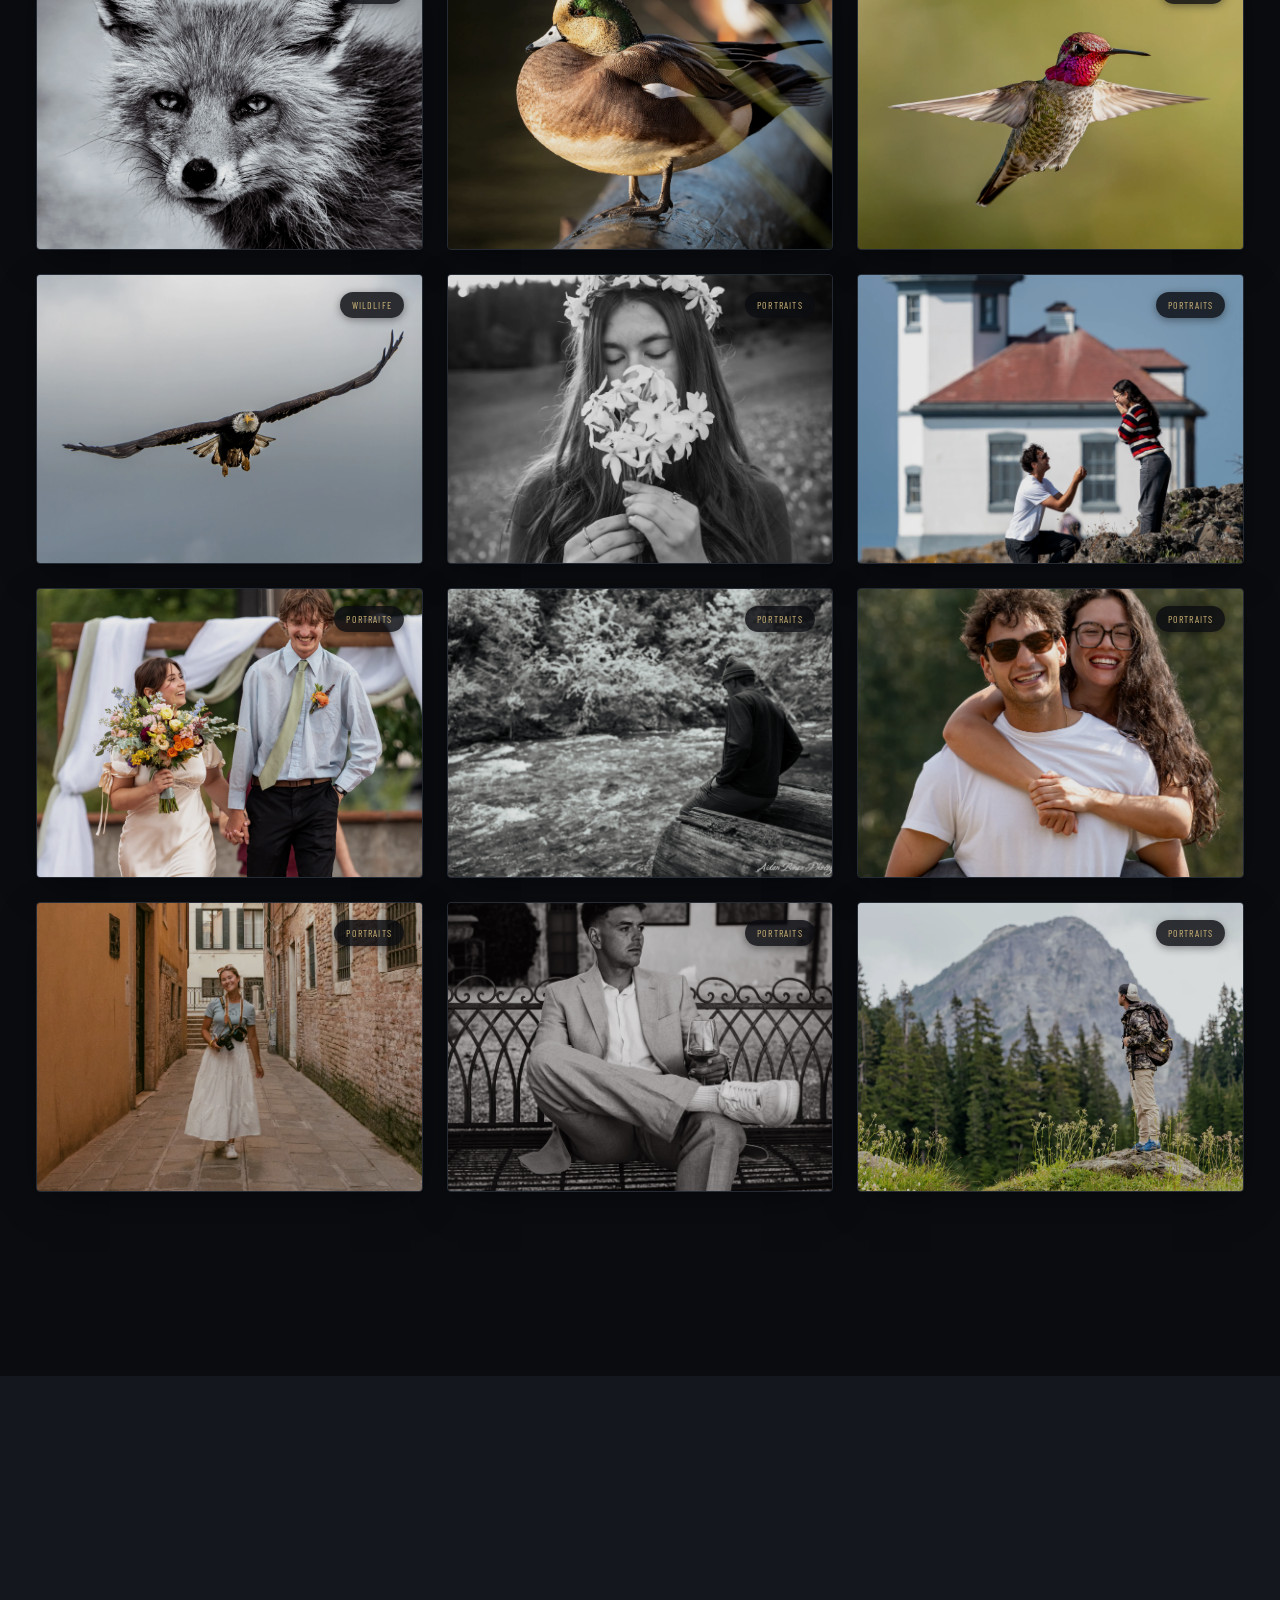
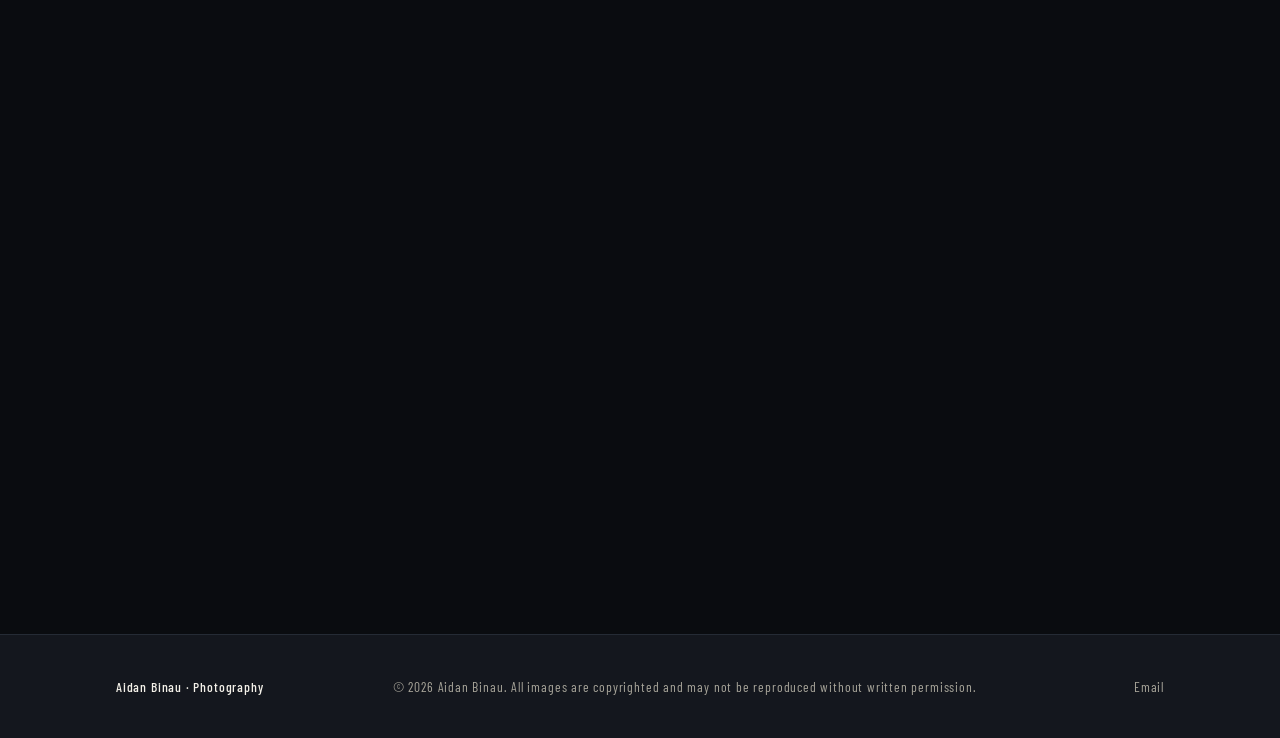
==== commit 8423e98a: "Another redesign" ====
--- a/index.html
+++ b/index.html
@@ -188,6 +188,33 @@
           Rooted in Bellingham, Washington, I work across the full breadth of the PNW and travel wherever the story demands. My approach blends technical precision with instinct for light, timing, and presence.
         </p>
 
+        <div class="about-services reveal reveal-delay-4">
+          <div class="about-service-item">
+            <span class="about-service-icon" aria-hidden="true">🏔</span>
+            <span>Wild Landscapes</span>
+          </div>
+          <div class="about-service-item">
+            <span class="about-service-icon" aria-hidden="true">🦅</span>
+            <span>Wildlife Encounters</span>
+          </div>
+          <div class="about-service-item">
+            <span class="about-service-icon" aria-hidden="true">💍</span>
+            <span>Portraits &amp; Weddings</span>
+          </div>
+          <div class="about-service-item">
+            <span class="about-service-icon" aria-hidden="true">🎬</span>
+            <span>Selective Videography</span>
+          </div>
+          <div class="about-service-item">
+            <span class="about-service-icon" aria-hidden="true">📄</span>
+            <span>Editorial &amp; Commercial</span>
+          </div>
+          <div class="about-service-item">
+            <span class="about-service-icon" aria-hidden="true">🌐</span>
+            <span>Image Licensing &amp; Prints</span>
+          </div>
+        </div>
+
         <div class="about-meta reveal">
           <div class="about-meta-item">
             <div class="about-meta-label">Base</div>
@@ -202,41 +229,6 @@
             <div class="about-meta-value">Sony Alpha Series</div>
           </div>
         </div>
-
-        <!-- Experiences integrated into About -->
-        <div class="experiences-block reveal reveal-delay-4">
-          <h3 class="experiences-subhead">Experiences</h3>
-          
-          <div class="experiences-grid">
-
-            <div class="experience-item">
-              <h4>Surprise Proposals &amp; Elopements</h4>
-              <p>I help plan and document proposals and small elopements in remote, meaningful locations. The focus stays on the moment itself — quiet, intentional, and cinematic.</p>
-            </div>
-
-            <div class="experience-item">
-              <h4>Family Adventures</h4>
-              <p>Family adventures that take place outdoors and in motion. These sessions focus on presence — families moving through the landscape together.</p>
-            </div>
-
-            <div class="experience-item">
-              <h4>Cinematic Portraits</h4>
-              <p>Thoughtful sessions built around atmosphere and presence. I work with couples, individuals, and families who want images that feel grounded and honest.</p>
-            </div>
-
-            <div class="experience-item">
-              <h4>Traditional Sessions</h4>
-              <p>Classic portrait and lifestyle work approached with the same care and cinematic sensibility. These sessions remain natural and unforced.</p>
-            </div>
-
-          </div>
-        </div>
-
-        <div style="margin-top:2rem" class="reveal">
-          <a class="btn-primary" href="#contact" data-scroll="#contact" style="display:inline-block">
-            Work Together
-          </a>
-        </div>
       </div>
 
     </div>
@@ -247,13 +239,10 @@
     <div class="experiences-inner">
 
       <div class="experiences-header">
-        <h2 class="section-title reveal reveal-delay-1">
-          Experiences
-        </h2>
-        <div class="experiences-intro reveal reveal-delay-2">
-          <p>I work with people seeking more than a standard session. Whether it’s a surprise proposal on a remote ridgeline, an intimate elopement in the mountains, or a family adventure in motion, I approach each experience with care and intention.</p>
-          <p>I also offer traditional portrait and lifestyle sessions, always with the same focus on natural light, atmosphere, and honest moments.</p>
-        </div>
+        <h2 class="section-title reveal reveal-delay-1">Experiences</h2>
+        <p class="experiences-intro reveal reveal-delay-2">
+          I create cinematic work in wild and meaningful places. Whether it’s a surprise proposal on a remote ridgeline, an intimate elopement, or a family adventure in motion, each experience is approached with care and intention.
+        </p>
       </div>
 
       <div class="experiences-grid reveal reveal-delay-3">
--- a/css/style.css
+++ b/css/style.css
@@ -485,7 +485,7 @@
 
 /* Experiences Section */
 #experiences {
-  padding: 1.5rem 0 4.5rem;
+  padding: 2.5rem 0 5rem;
   background: var(--surface);
 }
 
@@ -742,7 +742,7 @@
 
 /* About Section */
 #about {
-  padding: 4.5rem 0 5.5rem;
+  padding: 3.5rem 0 4rem;
   background: var(--surface);
 }
 
@@ -752,7 +752,7 @@
   padding: 0 2.25rem;
   display: grid;
   grid-template-columns: 1fr 1.15fr;
-  gap: 4rem;
+  gap: 3.5rem;
   align-items: start;
 }
 
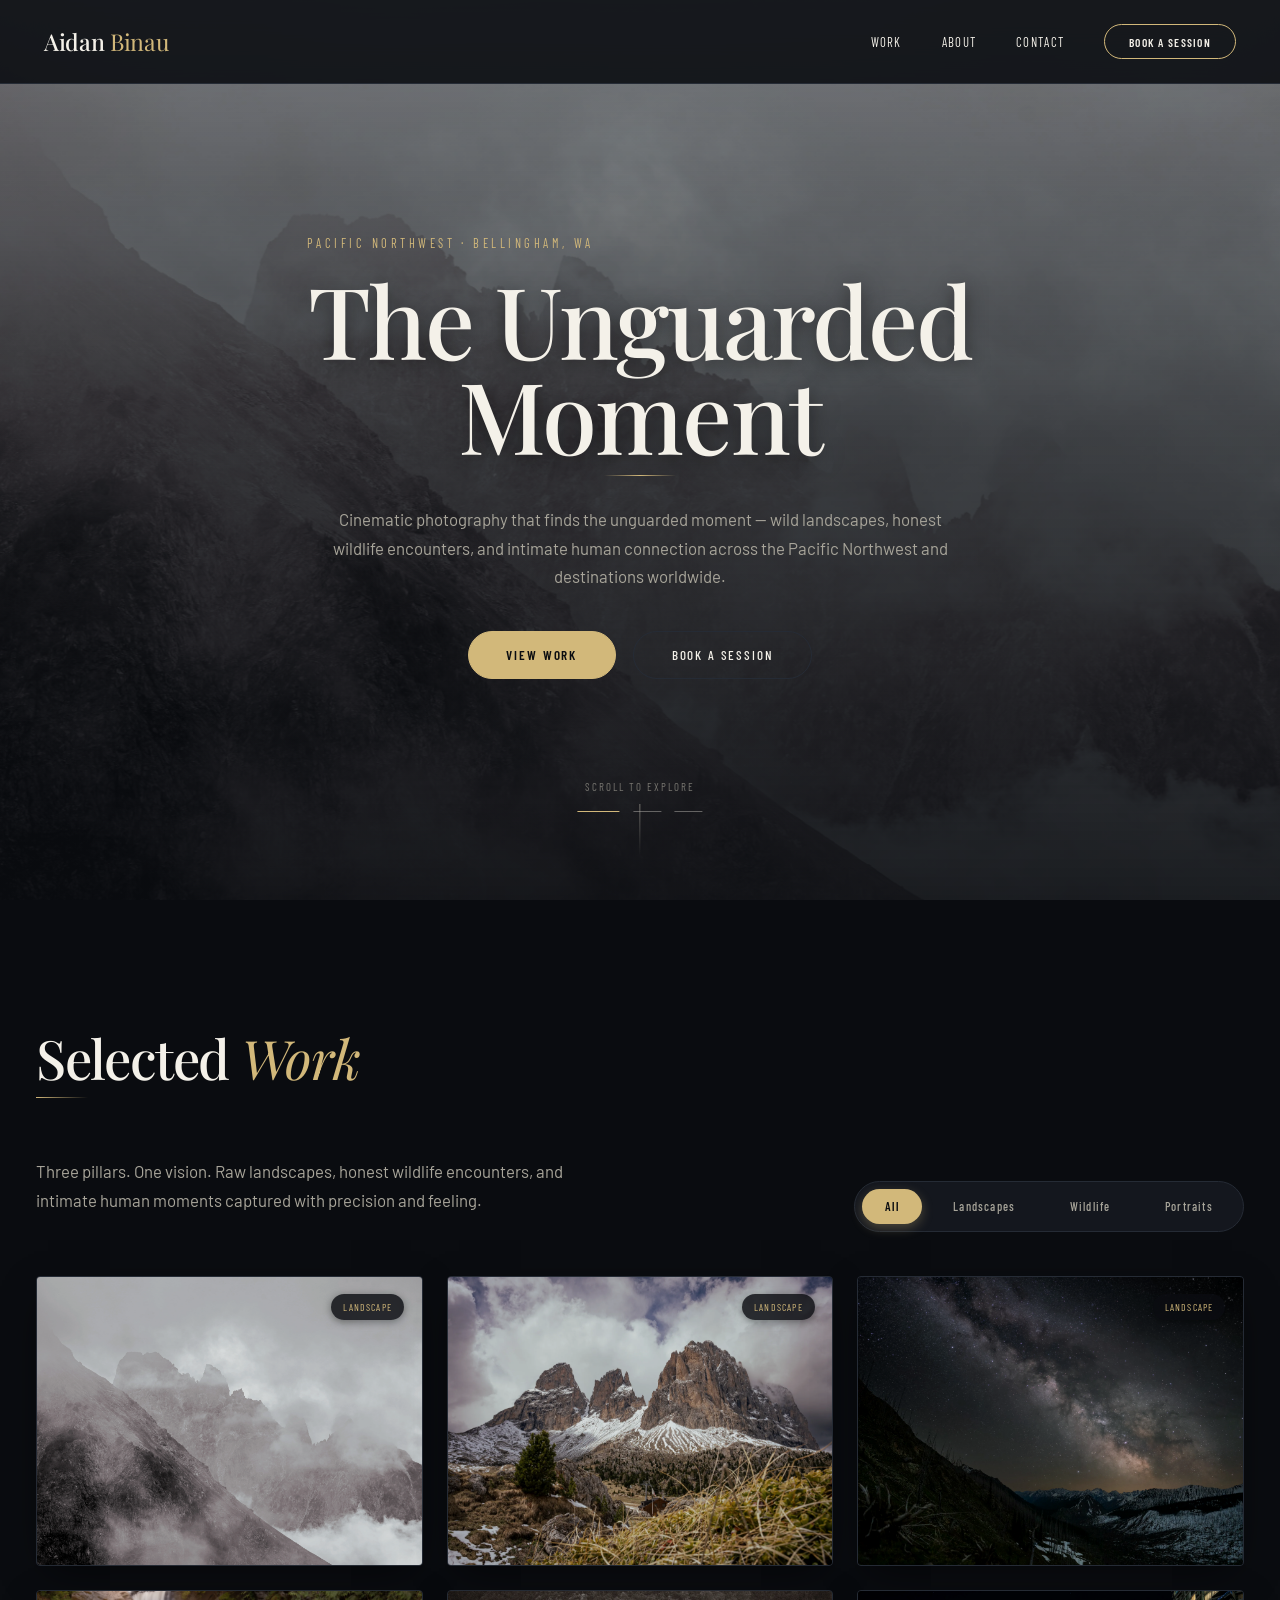
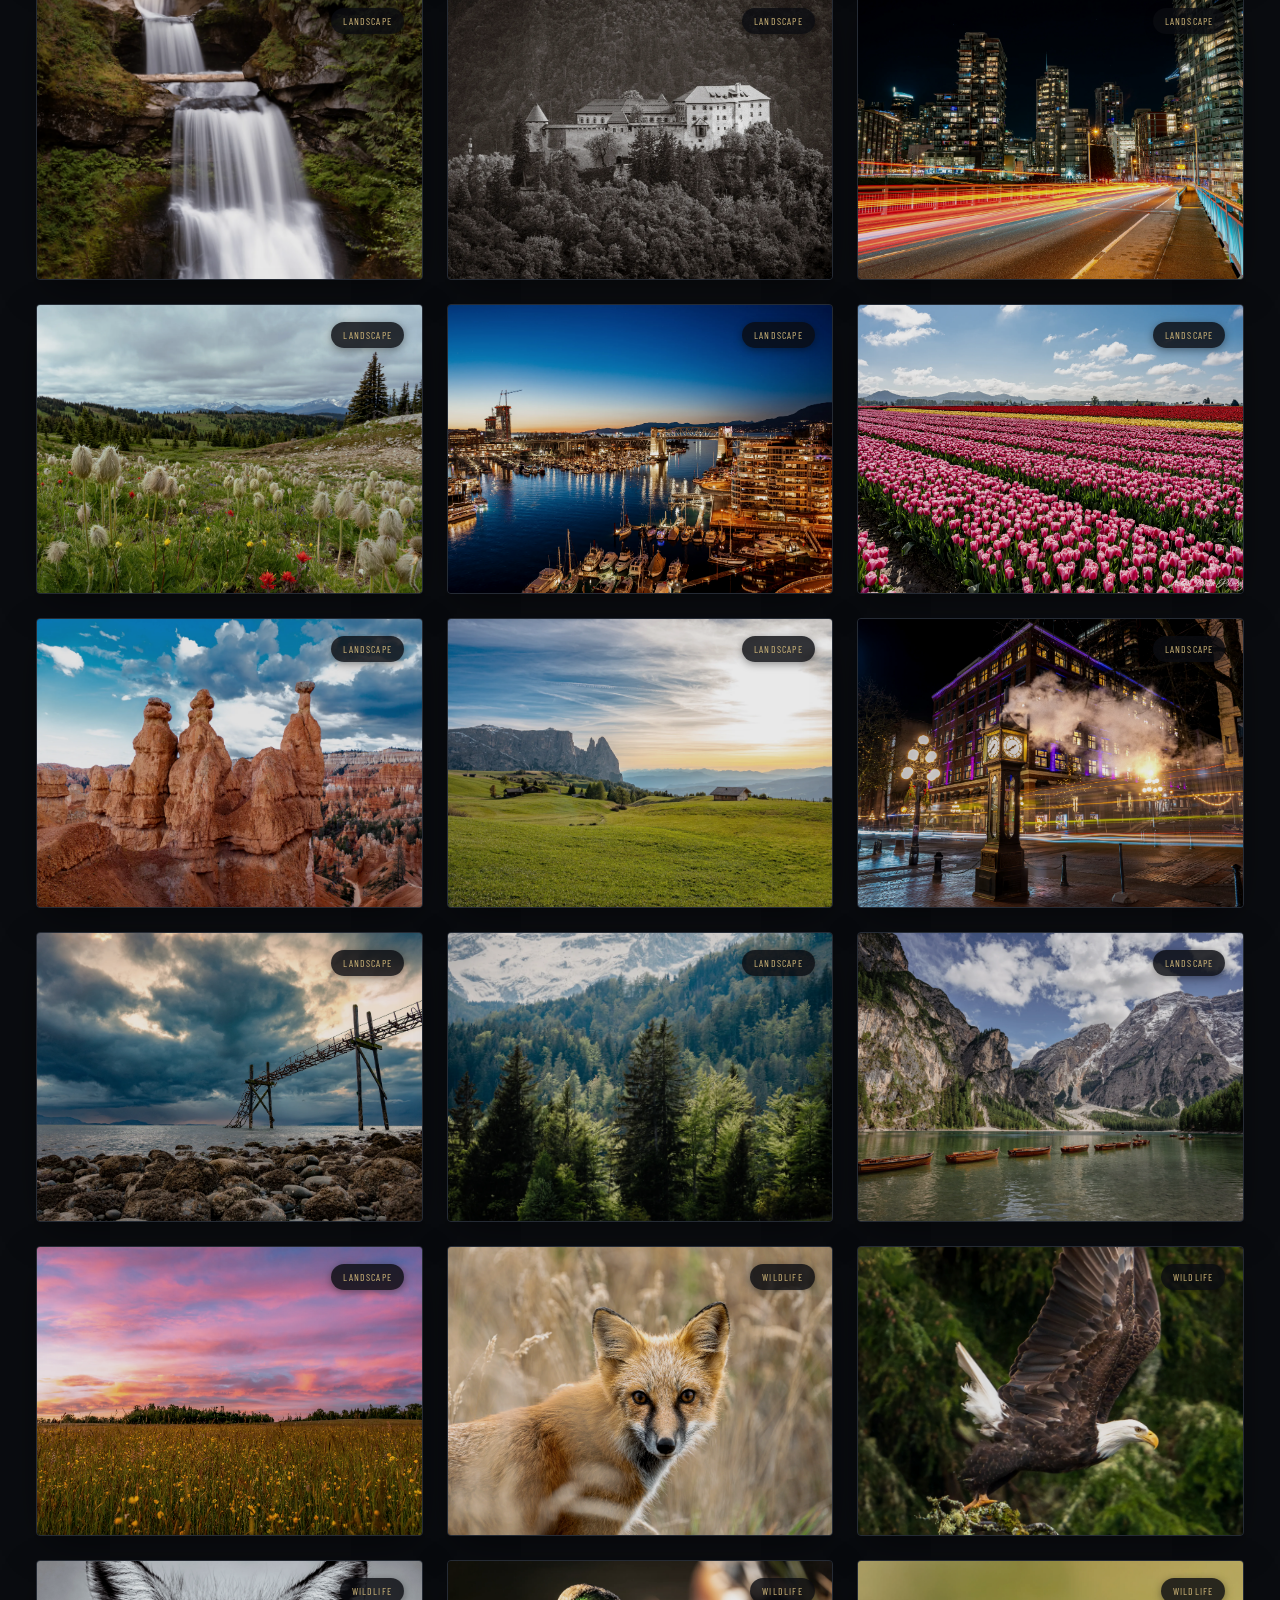
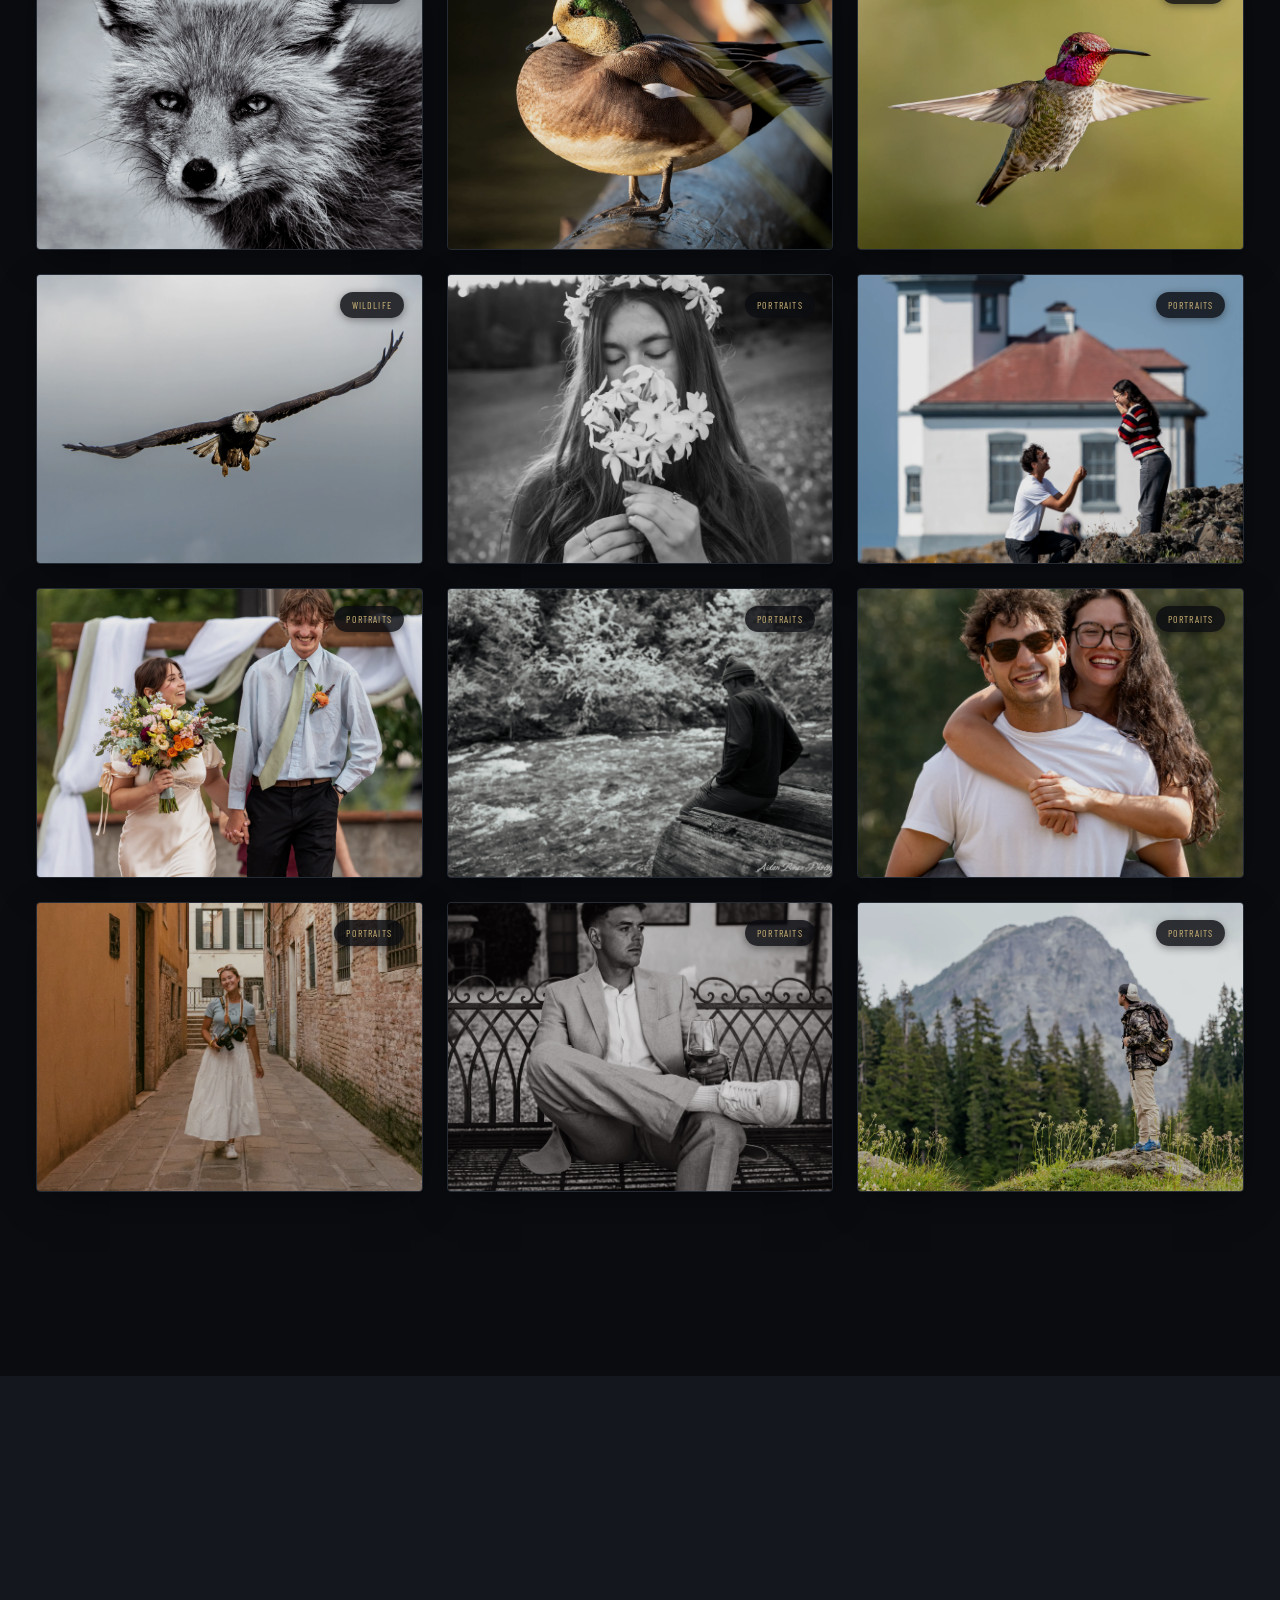
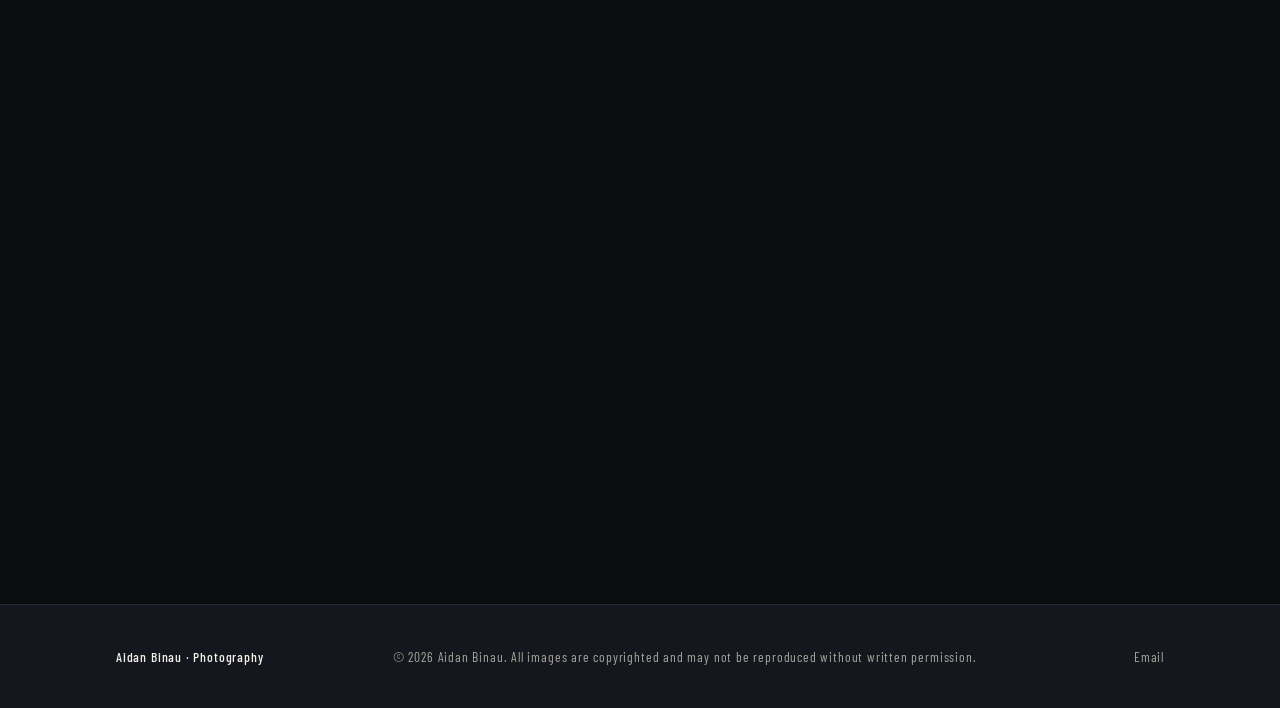
==== commit cc34e49a: "Redesign About and Experiences section with premium card layout and improved spacing" ====
--- a/index.html
+++ b/index.html
@@ -182,10 +182,7 @@
         <h2 class="section-title reveal reveal-delay-1">About <em>Aidan</em></h2>
 
         <p class="about-body reveal reveal-delay-2">
-          I’m a Pacific Northwest photographer drawn to the tension between stillness and power — the moment a storm breaks over a ridgeline, the quiet intensity of a wild animal, the unguarded truth between two people.
-        </p>
-        <p class="about-body reveal reveal-delay-3">
-          Rooted in Bellingham, Washington, I work across the full breadth of the PNW and travel wherever the story demands. My approach blends technical precision with instinct for light, timing, and presence.
+          I’m a Pacific Northwest photographer drawn to the tension between stillness and power — the moment a storm breaks over a ridgeline, the quiet intensity of a wild animal, the unguarded truth between two people. Rooted in Bellingham, Washington, I work across the full breadth of the PNW and travel wherever the story demands. My approach blends technical precision with instinct for light, timing, and presence.
         </p>
 
         <div class="about-services reveal reveal-delay-4">
--- a/css/style.css
+++ b/css/style.css
@@ -758,13 +758,15 @@
 
 .about-images {
   position: relative;
+  align-self: stretch;
+  min-height: 420px;
 }
 
 .about-img-main {
   border-radius: var(--radius);
   overflow: hidden;
   box-shadow: var(--shadow-soft);
-  aspect-ratio: 4/3;
+  min-height: 420px;
 }
 
 .about-img-main img {
@@ -775,13 +777,13 @@
 
 .about-img-sec {
   position: absolute;
-  bottom: -1.65rem;
-  right: -1.65rem;
-  width: 43%;
+  bottom: -1.8rem;
+  right: -1.5rem;
+  width: 46%;
   border-radius: var(--radius);
   overflow: hidden;
   box-shadow: var(--shadow-soft);
-  border: 9px solid var(--bg);
+  border: 8px solid var(--bg);
   aspect-ratio: 3/4;
 }
 
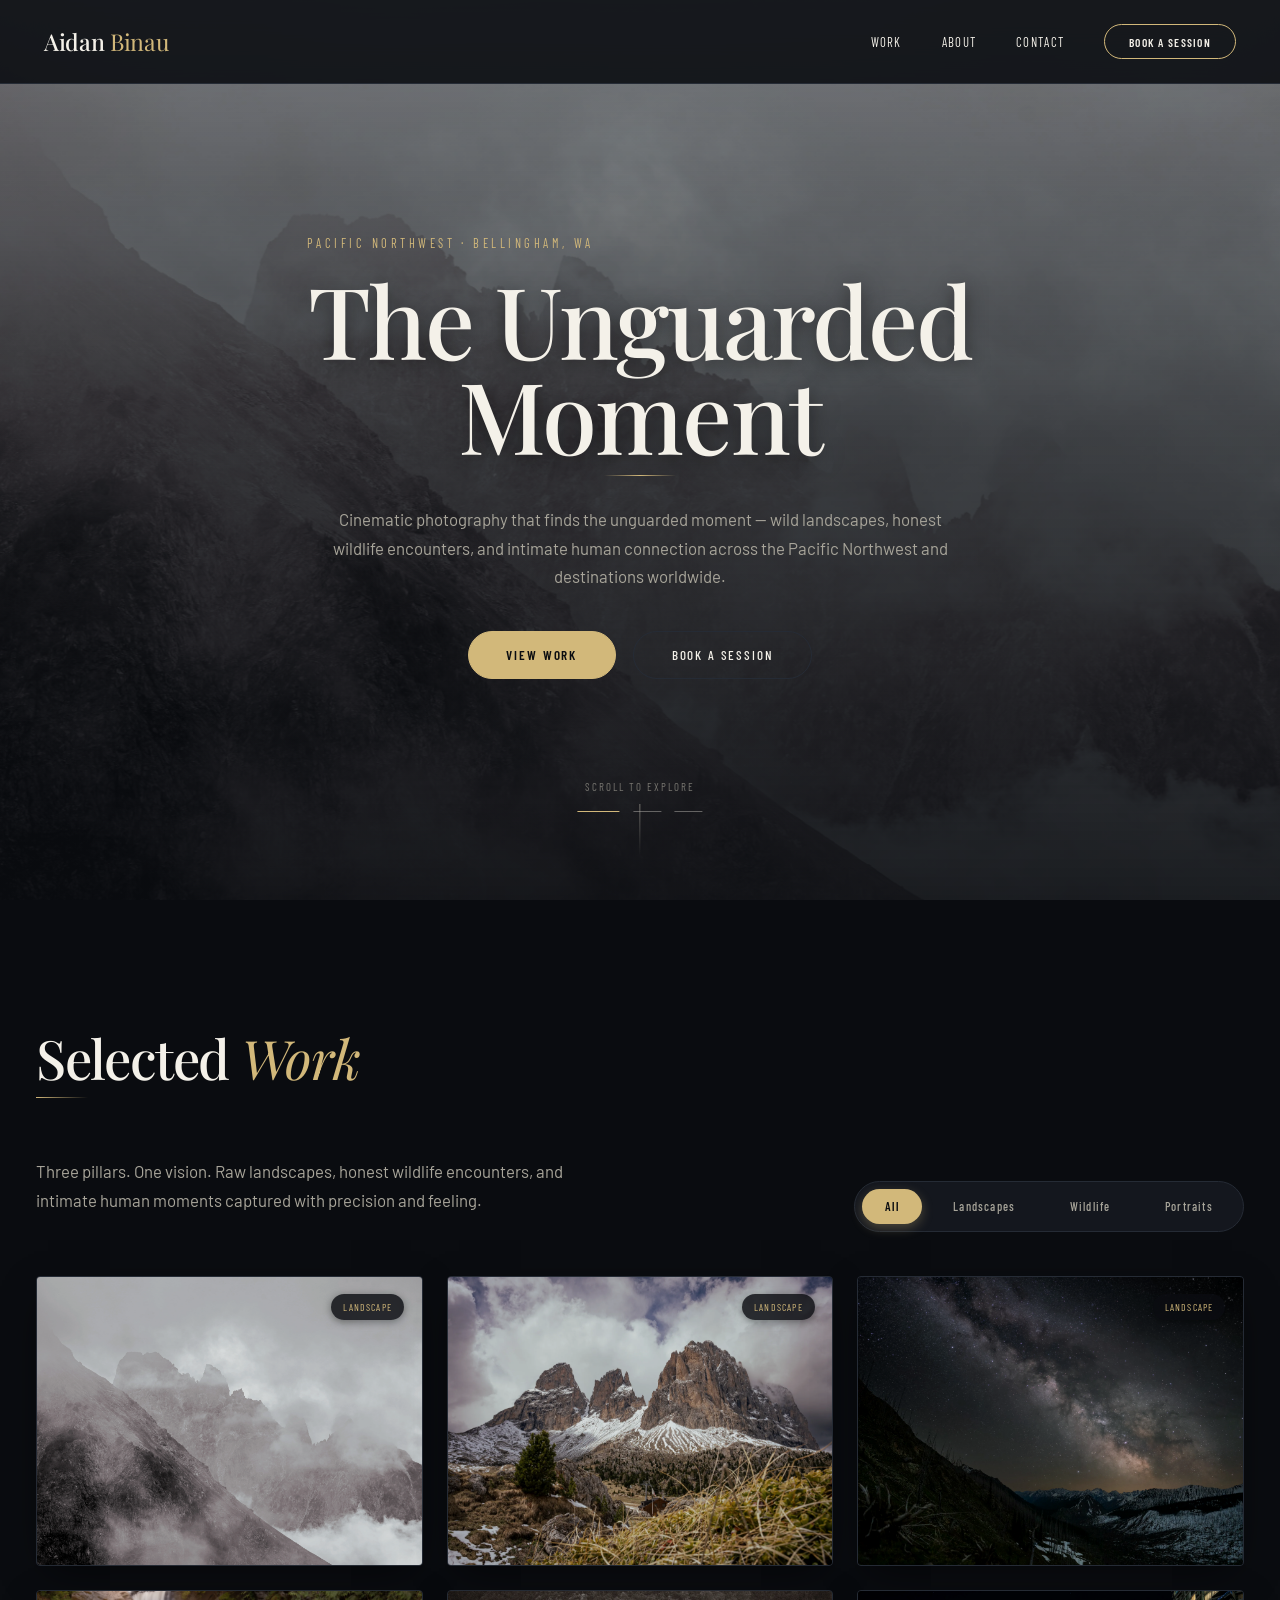
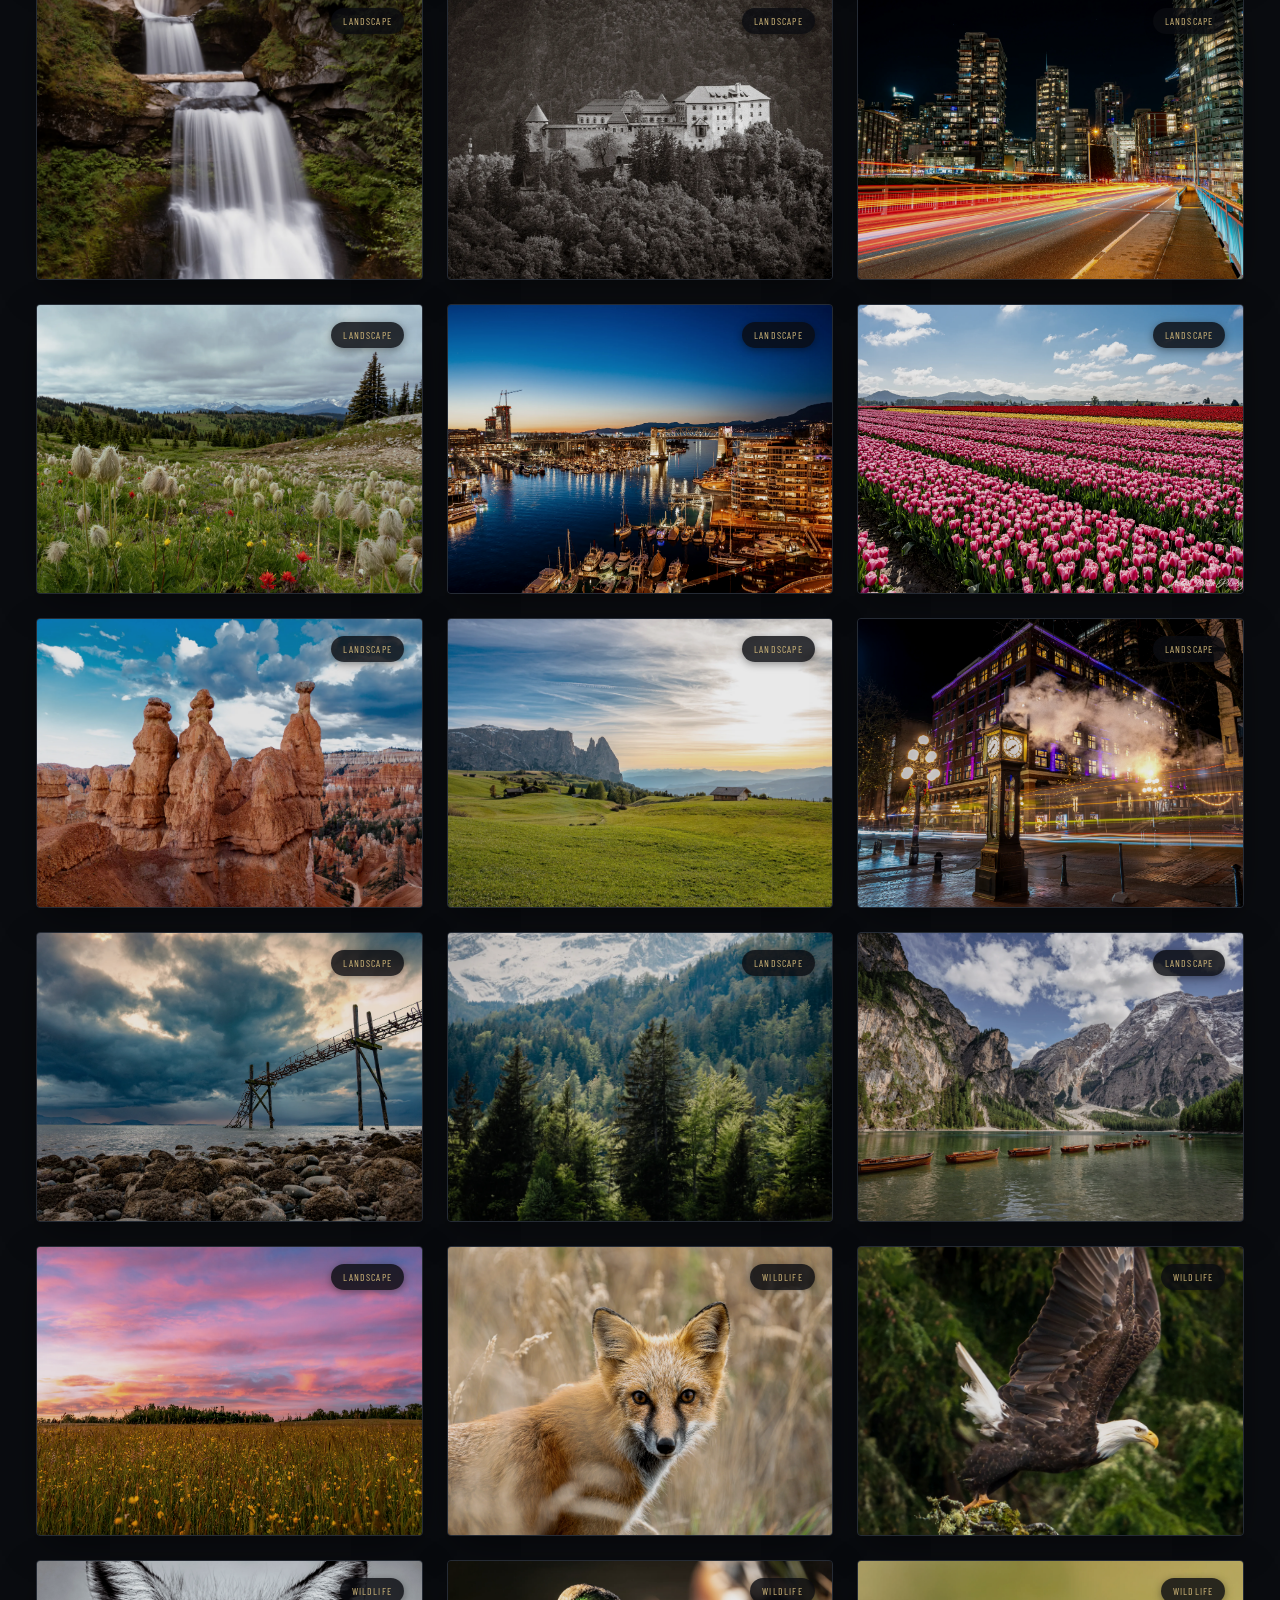
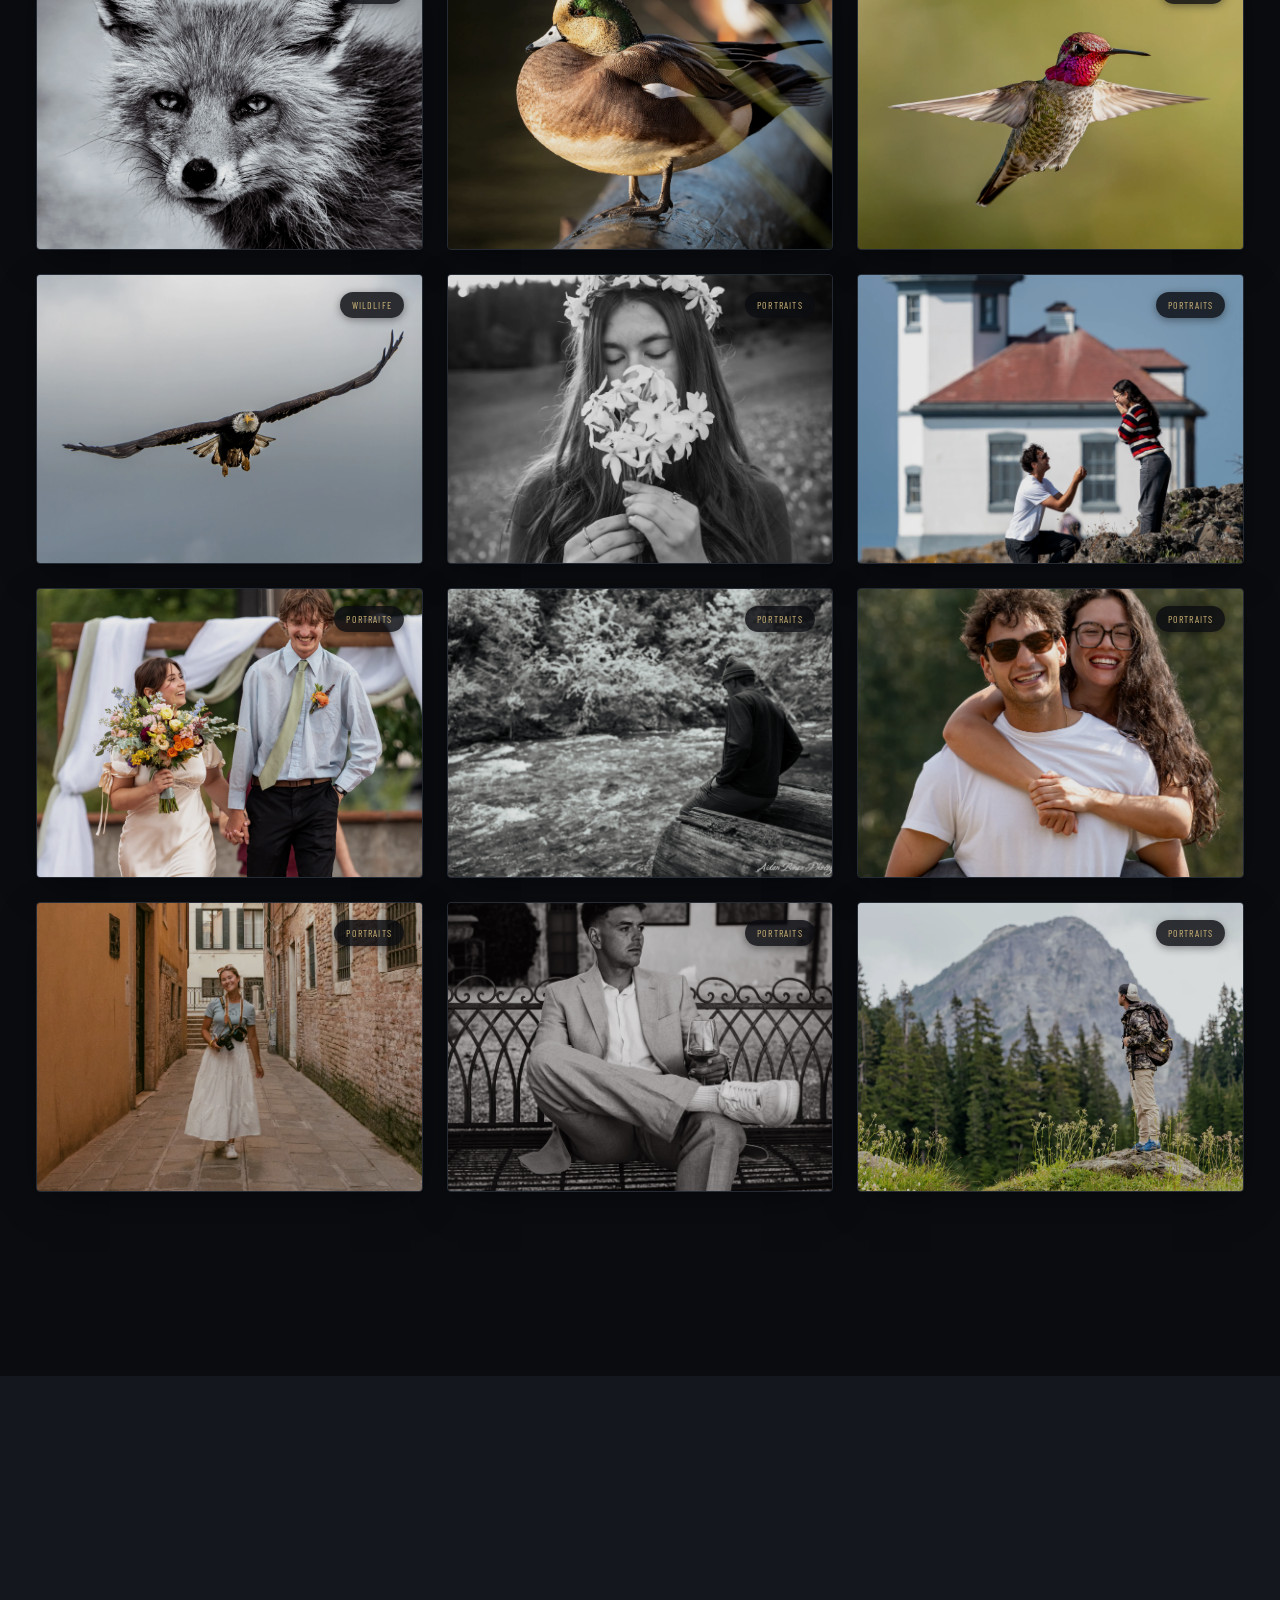
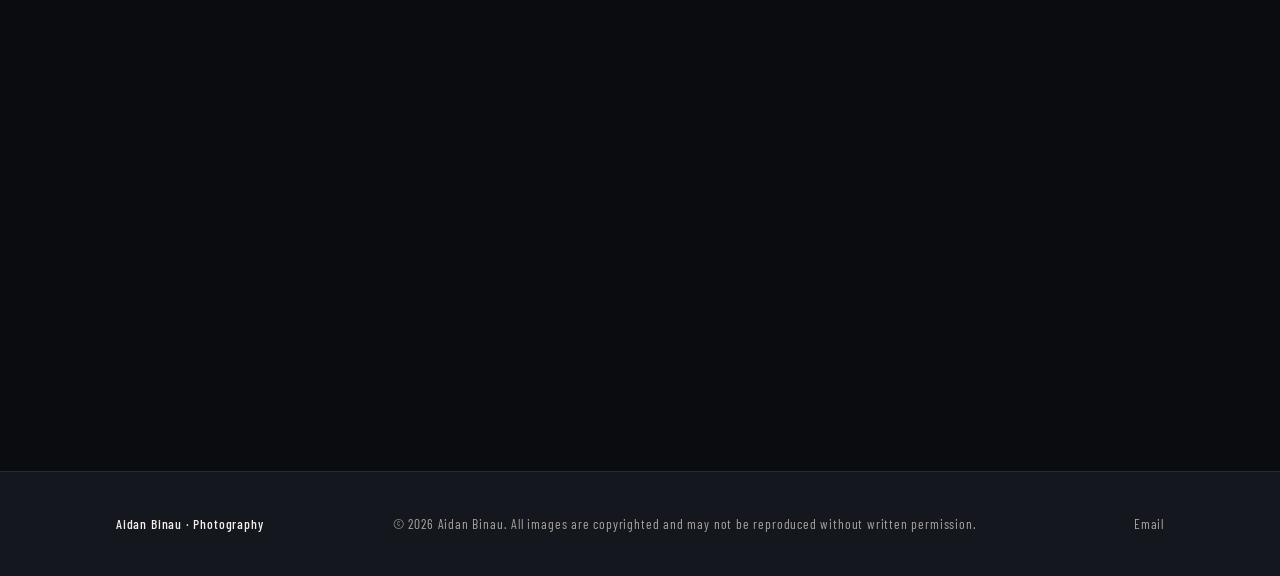
==== commit bcb29fb8: "More redesign" ====
--- a/index.html
+++ b/index.html
@@ -237,9 +237,6 @@
 
       <div class="experiences-header">
         <h2 class="section-title reveal reveal-delay-1">Experiences</h2>
-        <p class="experiences-intro reveal reveal-delay-2">
-          I create cinematic work in wild and meaningful places. Whether it’s a surprise proposal on a remote ridgeline, an intimate elopement, or a family adventure in motion, each experience is approached with care and intention.
-        </p>
       </div>
 
       <div class="experiences-grid reveal reveal-delay-3">
--- a/css/style.css
+++ b/css/style.css
@@ -485,7 +485,7 @@
 
 /* Experiences Section */
 #experiences {
-  padding: 2.5rem 0 5rem;
+  padding: 1rem 0 4.5rem;
   background: var(--surface);
 }
 
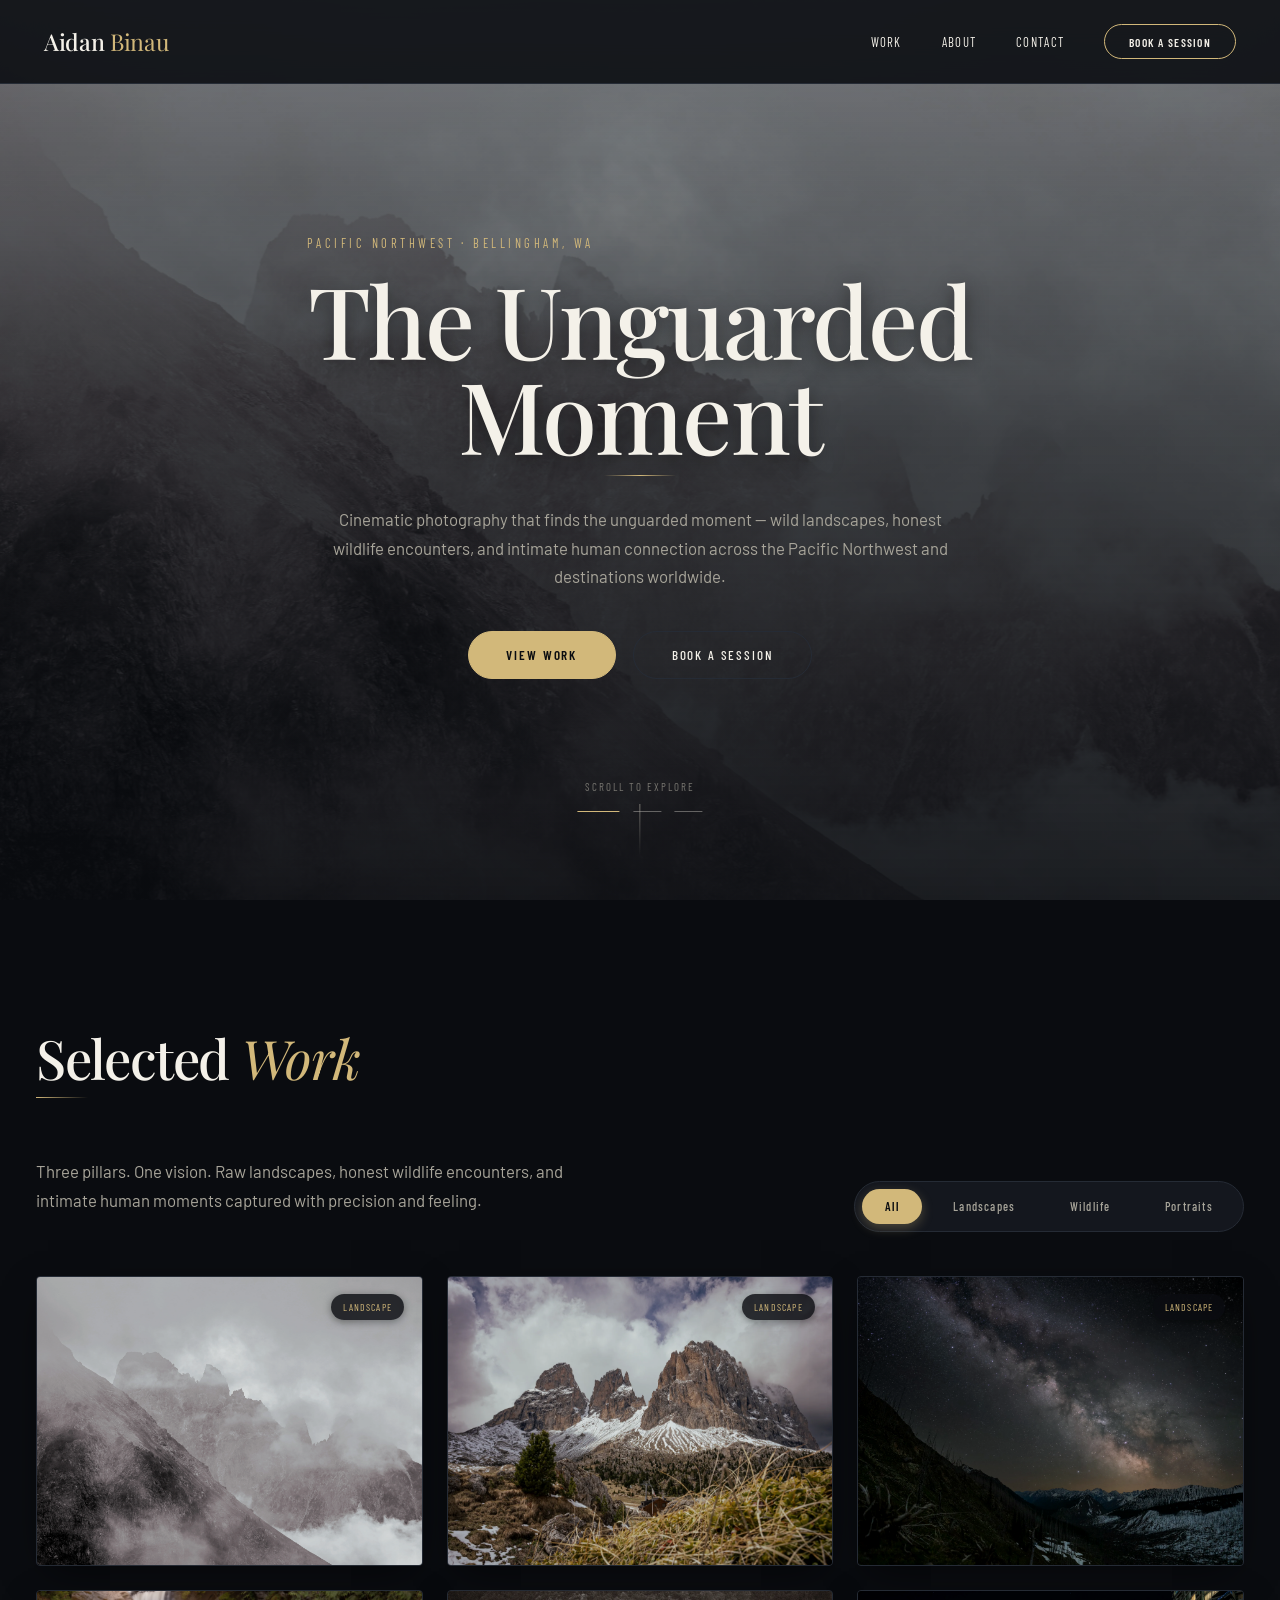
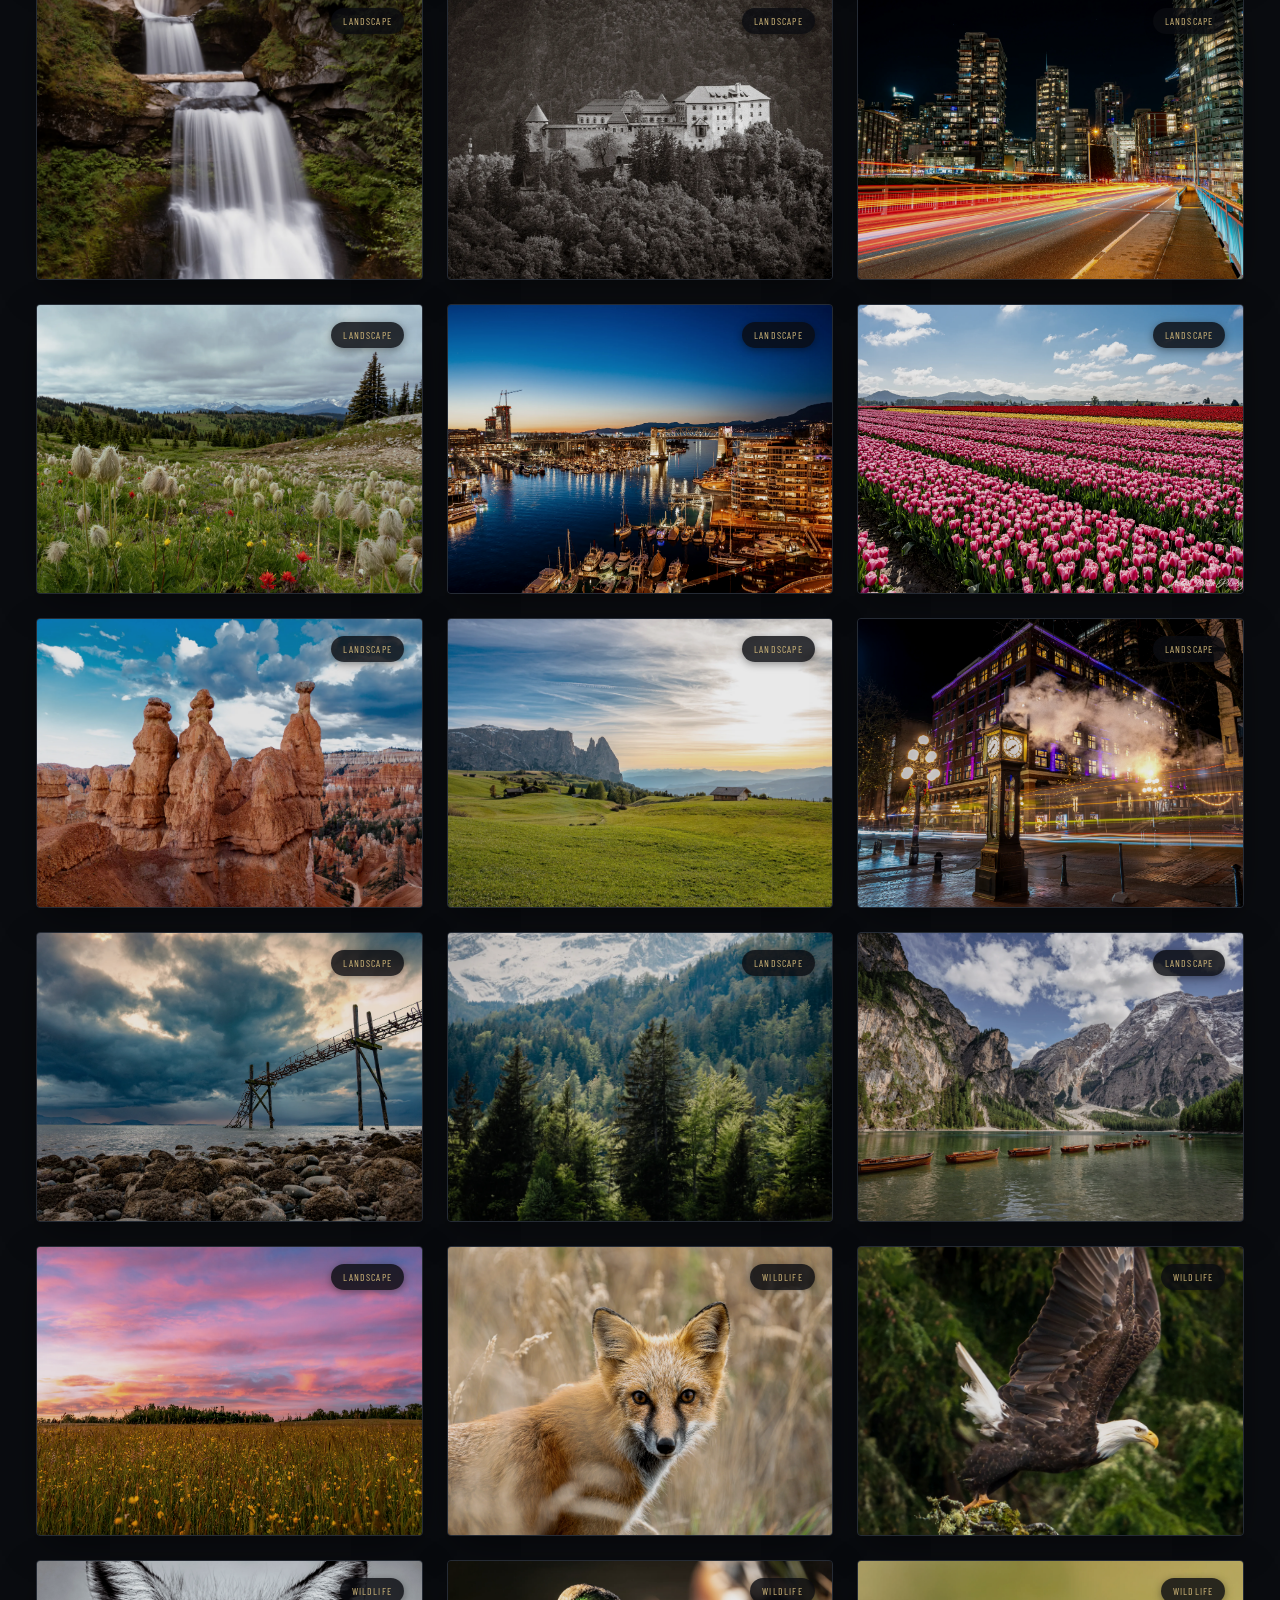
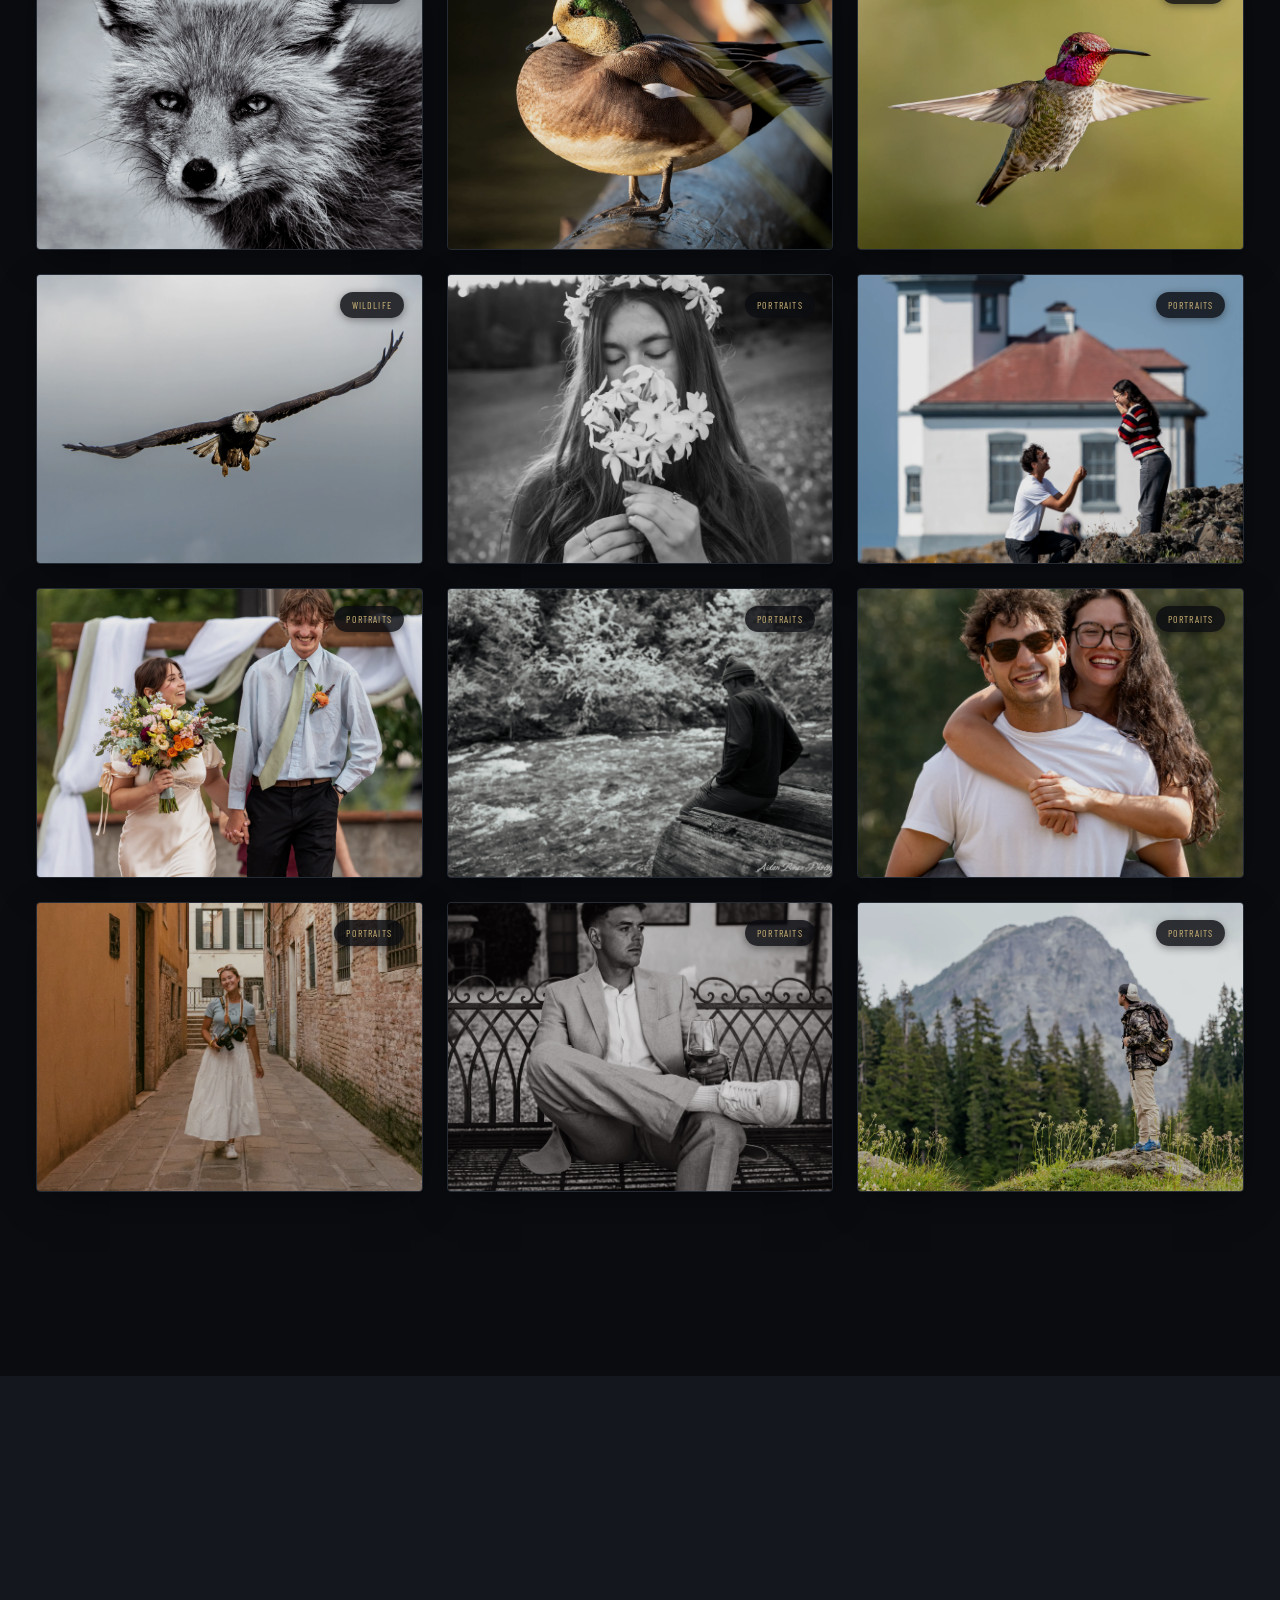
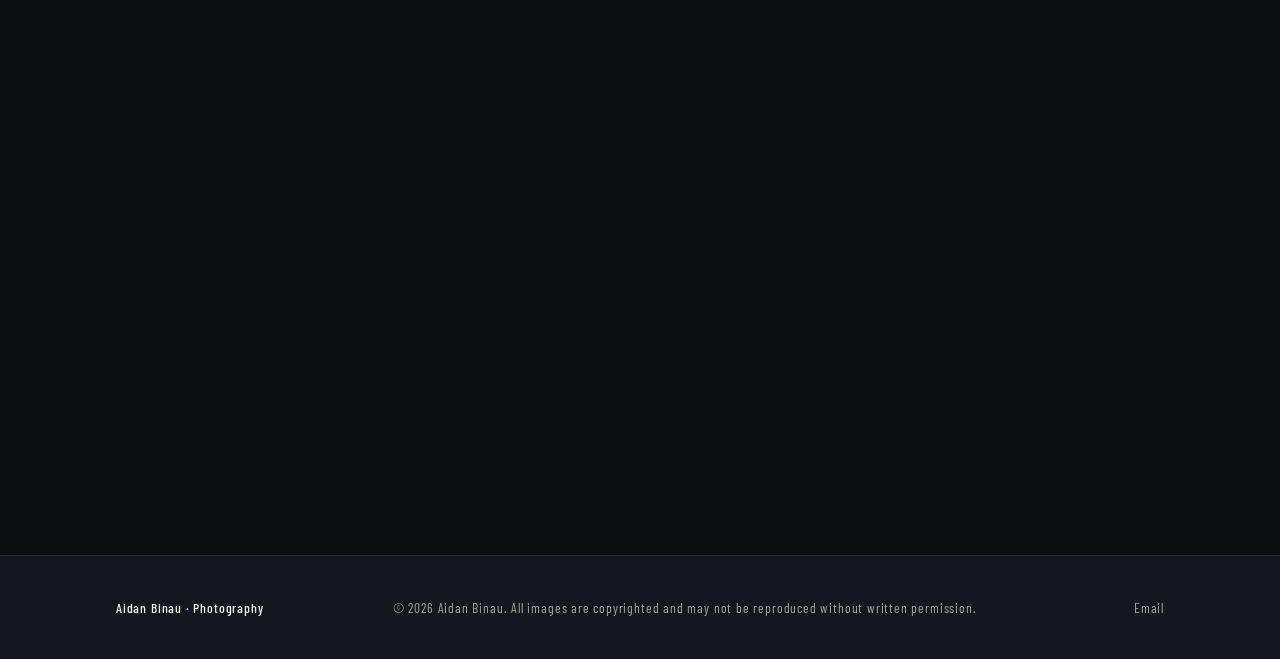
==== commit ed652c51: "Added Pricing Figures" ====
--- a/index.html
+++ b/index.html
@@ -244,21 +244,25 @@
         <div class="experience-item">
           <h3>Surprise Proposals &amp; Elopements</h3>
           <p>I help plan and document proposals and small elopements in remote, meaningful locations. The focus stays on the moment itself — quiet, intentional, and cinematic.</p>
+          <p class="experience-price">Starting from $2,000</p>
         </div>
 
         <div class="experience-item">
           <h3>Family Adventures</h3>
           <p>Family adventures that take place outdoors and in motion. These sessions focus on presence — families moving through the landscape together.</p>
+          <p class="experience-price">Starting from $1,200</p>
         </div>
 
         <div class="experience-item">
           <h3>Cinematic Portraits</h3>
           <p>Thoughtful sessions built around atmosphere and presence. I work with couples, individuals, and families who want images that feel grounded and honest.</p>
+          <p class="experience-price">Starting from $1,000</p>
         </div>
 
         <div class="experience-item">
           <h3>Traditional Sessions</h3>
           <p>Classic portrait and lifestyle work approached with the same care and cinematic sensibility. These sessions remain natural and unforced, even in more conventional settings.</p>
+          <p class="experience-price">Starting from $750</p>
         </div>
 
       </div>
--- a/css/style.css
+++ b/css/style.css
@@ -573,6 +573,14 @@
   line-height: 1.65;
 }
 
+.experience-price {
+  margin-top: 1rem;
+  font-family: var(--font-heading);
+  font-size: 1.1rem;
+  color: var(--accent);
+  font-weight: 500;
+}
+
 .portfolio-inner {
   max-width: 1800px;
   margin: 0 auto;
@@ -1020,16 +1028,14 @@
   border-radius: var(--radius);
   overflow: hidden;
   box-shadow: 0 35px 90px -25px rgba(0,0,0,0.85);
-  display: flex;
-  align-items: center;
-  justify-content: center;
   min-height: 420px;
 }
 
 .lb-img-wrap img {
-  max-width: 100%;
-  max-height: 95vh;
-  object-fit: cover;
+  width: 100%;
+  height: 100%;
+  max-height: 92vh;
+  object-fit: contain;
   object-position: center;
   display: block;
 }
@@ -1037,17 +1043,16 @@
 /* Elegant Lightbox Watermark */
 .lb-watermark {
   position: absolute;
-  bottom: 20px;
-  right: 24px;
-  font-family: var(--font-condensed);
-  font-size: 0.75rem;
-  letter-spacing: 0.12em;
-  color: rgba(244, 241, 233, 0.65);
-  text-transform: uppercase;
+  bottom: 16px;
+  right: 20px;
+  font-family: var(--font-heading);
+  font-size: 0.8rem;
+  letter-spacing: 0.02em;
+  color: rgba(244, 241, 233, 0.7);
   pointer-events: none;
   user-select: none;
   z-index: 10;
-  text-shadow: 0 1px 3px rgba(0,0,0,0.6);
+  text-shadow: 0 1px 3px rgba(0,0,0,0.9);
 }
 
 .lb-nav {
@@ -1094,7 +1099,7 @@
   flex-shrink: 0;
   width: 76px;
   height: 50px;
-  object-fit: cover;
+  object-fit: contain;
   border-radius: 3px;
   cursor: pointer;
   opacity: 0.55;
